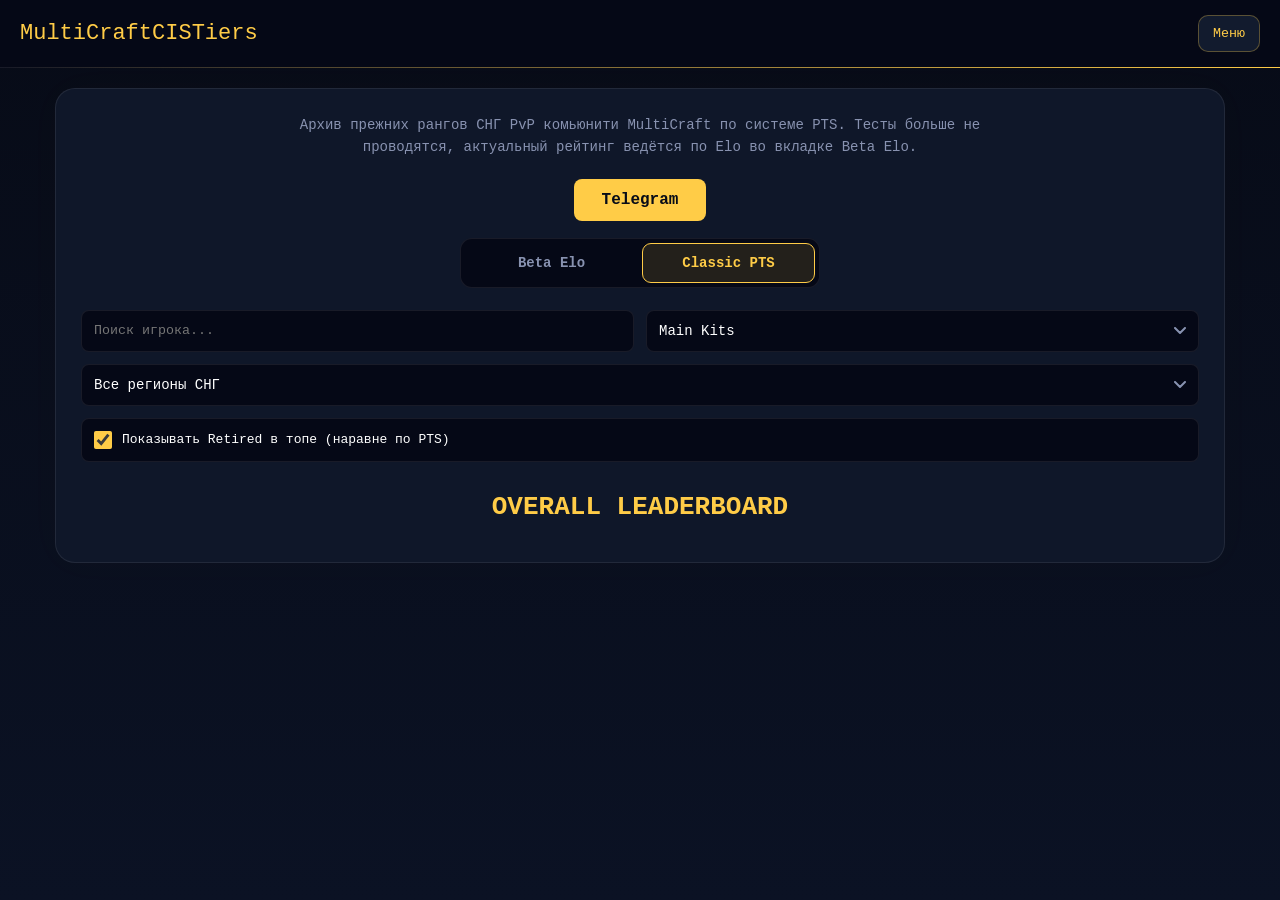
==== classic.html @ 00cc3789 "Add files via upload" ====
<!DOCTYPE html>
<html lang="ru">
<head>
    <meta charset="UTF-8">
    <meta name="viewport" content="width=device-width, initial-scale=1.0, maximum-scale=1.0, user-scalable=no">
    <meta name="yandex-verification" content="9fd64b1c1badb957" />
    <title>Classic PTS — MultiCraftCISTiers</title>
    <meta name="description" content="Архив прежних рангов игроков MultiCraft PVP по системе PTS.">
    <meta name="keywords" content="MultiCraft PVP, лидерборд, тиры, мобильные игроки, MultiCraft, рейтинг, Hardcore, Manhunt">
    <meta name="author" content="MultiCraftCISTiers">
    <meta name="theme-color" content="#070b17">
    <meta property="og:title" content="MultiCraftCISTiers — PVP Leaderboard">
    <meta property="og:description" content="Глобальный рейтинг мобильных PVP игроков MultiCraft. Узнай свой рейтинг и соревнуйся с лучшими.">
    <meta property="og:image" content="https://zor1kww.github.io/MultiCraftCISTiers/assets/og-image.png">
    <meta property="og:url" content="https://zor1kww.github.io/MultiCraftCISTiers/classic.html">
    <meta property="og:type" content="website">
    <meta name="twitter:card" content="summary_large_image">
    <meta name="twitter:title" content="MultiCraftCISTiers — PVP Leaderboard">
    <meta name="twitter:description" content="Глобальный рейтинг мобильных PVP игроков MultiCraft.">
    <meta name="twitter:image" content="https://zor1kww.github.io/MultiCraftCISTiers/assets/og-image.png">
    <link rel="canonical" href="https://zor1kww.github.io/MultiCraftCISTiers/classic.html">
    <link rel="stylesheet" href="css/style.css?v=2.2.0">
    <script type="application/ld+json">
    {
        "@context": "https://schema.org",
        "@type": "WebApplication",
        "name": "MultiCraftCISTiers",
        "description": "Официальный лидерборд мобильных игроков MultiCraft PVP",
        "url": "https://zor1kww.github.io/MultiCraftCISTiers/",
        "applicationCategory": "GamesApp",
        "offers": {
            "@type": "Offer",
            "price": "0",
            "priceCurrency": "USD"
        },
        "creator": {
            "@type": "Organization",
            "name": "MultiCraftCISTiers"
        }
    }
    </script>
</head>
<body>

<div class="modal-overlay" id="profileModal" onclick="closeModal()">
    <div class="modal-card" onclick="event.stopPropagation()">
        <div class="modal-header">
            <div class="modal-title-box">
                <h2 id="modalPlayerName">Игрок</h2>
                <p id="modalPlayerMeta">RU PC</p>
                <p id="modalPenaltyTotal" class="modal-penalty-total" style="display:none;"></p>
                <div id="modalRoleContainer"></div>
            </div>
            <button class="close-modal-btn" onclick="closeModal()">✕</button>
        </div>
        <div class="modal-body">
            <div class="modal-grid">
                <div class="modal-block">
                    <h4>Main Tiers</h4>
                    <div id="modalMainRows"></div>
                    <div class="modal-block-footer" id="modalMainTotal">Всего за Main: 0 PTS</div>
                </div>
                <div class="modal-block">
                    <h4>Sub Tiers</h4>
                    <div id="modalSubRows"></div>
                    <div class="modal-block-footer" id="modalSubTotal">Всего за Sub: 0 PTS</div>
                </div>
            </div>

            <div class="modal-block modal-duels-block">
                <h4>Дуэли</h4>
                <div id="modalDuelsRows" class="duels-list"></div>
            </div>
        </div>
    </div>
</div>

<div class="sidebar" id="sidebar">
    <h3>Навигация</h3>
    <a href="#" onclick="switchTab('mainPage')">Главная</a>
    <a href="#" onclick="switchTab('duelsTab')">Дуэли</a>
    <a href="index.html?tab=testingTab">Как играть</a>
    <a href="index.html?tab=otherInfoTab">Другая информация</a>
    <a href="https://t.me/MultiCraftCISTiers" target="_blank">Telegram</a>
    
    <div class="theme-toggle-container">
        <button class="theme-toggle-btn" id="themeToggleBtn" onclick="toggleTheme()">Светлая тема</button>
        <button class="theme-toggle-btn" id="inviteBtn" onclick="copyInviteCode()" style="margin-top: 10px;">UA75LL01</button>
    </div>
</div>

<header class="header">
    <div class="logo">MultiCraftCISTiers</div>
    <div class="header-right">
        <button class="menu-btn" id="menuBtn">Меню</button>
    </div>
</header>

<div class="main-page" id="mainPage" style="display: block;">
    <div class="hero">
        <p>Архив прежних рангов СНГ PvP комьюнити MultiCraft по системе PTS. Тесты больше не проводятся, актуальный рейтинг ведётся по Elo во вкладке Beta Elo.</p>

        <div class="tg-wrapper">
            <a class="telegram-btn" href="https://t.me/MultiCraftCISTiers" target="_blank">Telegram</a>
        </div>

        <nav class="mode-switch" aria-label="Режим рейтинга">
            <a class="mode-switch-btn" href="index.html">Beta Elo</a>
            <a class="mode-switch-btn active" href="classic.html" aria-current="page">Classic PTS</a>
        </nav>

        <div class="filters">
            <input type="text" id="searchInput" placeholder="Поиск игрока...">
            
            <div class="custom-select" id="kitFilterCustom">
                <button type="button" class="custom-select-trigger" id="kitFilterTrigger">
                    <span id="kitFilterLabel">Main Kits</span>
                    <svg class="custom-select-arrow" width="12" height="8" viewBox="0 0 12 8" fill="none"><path d="M1 1L6 6L11 1" stroke="currentColor" stroke-width="2" stroke-linecap="round" stroke-linejoin="round"/></svg>
                </button>
                <div class="custom-select-panel" id="kitFilterPanel">
                    <div class="custom-select-option custom-select-option-group selected" data-value="all" style="font-weight:700;">Main Kits</div>
                    <div class="custom-select-option" data-value="Hardcore">Hardcore</div>
                    <div class="custom-select-option" data-value="Manhunt">Manhunt</div>
                    <div class="custom-select-option" data-value="Diamond Pot">Diamond Pot</div>
                    <div class="custom-select-option" data-value="Beast">Beast</div>
                    <div class="custom-select-option" data-value="Emerald">Emerald</div>
                    <div class="custom-select-option" data-value="Emerald Pot">Emerald Pot</div>
                    <div class="custom-select-option" data-value="RVM">RVM</div>
                    <div class="custom-select-option" data-value="Dragonhide">Dragonhide</div>
                    <div class="custom-select-option" data-value="Pickaxe">Pickaxe</div>
                    <div class="custom-select-option" data-value="SMP">SMP</div>
                    <div class="custom-select-option" data-value="Vanilla">Vanilla</div>
                    <div class="custom-select-option custom-select-option-group" data-value="sub-all" style="font-weight:700;">Sub Kits</div>
                    <div class="custom-select-option" data-value="Combo">Combo</div>
                    <div class="custom-select-option" data-value="Gapple">Gapple</div>
                    <div class="custom-select-option" data-value="Mace">Mace</div>
                    <div class="custom-select-option" data-value="Crystal">Crystal</div>
                </div>
            </div>
        </div>
        
        <div class="filters-row-2">
            <div class="custom-select" id="regionFilterCustom">
                <button type="button" class="custom-select-trigger" id="regionFilterTrigger">
                    <span id="regionFilterLabel">Все регионы СНГ</span>
                    <svg class="custom-select-arrow" width="12" height="8" viewBox="0 0 12 8" fill="none"><path d="M1 1L6 6L11 1" stroke="currentColor" stroke-width="2" stroke-linecap="round" stroke-linejoin="round"/></svg>
                </button>
                <div class="custom-select-panel" id="regionFilterPanel">
                    <div class="custom-select-option selected" data-value="all">Все регионы СНГ</div>
                    <div class="custom-select-option" data-value="RU">RU</div>
                    <div class="custom-select-option" data-value="UA">UA</div>
                    <div class="custom-select-option" data-value="BY">BY</div>
                    <div class="custom-select-option" data-value="KZ">KZ</div>
                    <div class="custom-select-option" data-value="UZ">UZ</div>
                    <div class="custom-select-option" data-value="KG">KG</div>
                    <div class="custom-select-option" data-value="AM">AM</div>
                    <div class="custom-select-option" data-value="AZ">AZ</div>
                    <div class="custom-select-option" data-value="MD">MD</div>
                    <div class="custom-select-option" data-value="TJ">TJ</div>
                </div>
            </div>
        </div>

        <div class="filters-row-3">
            <label class="checkbox-label">
                <input type="checkbox" id="retiredToggle" checked>
                Показывать Retired в топе (наравне по PTS)
            </label>
        </div>

        <h2 class="section-title" id="tableSubtitle">OVERALL LEADERBOARD</h2>
        <div class="players-list" id="playersList"></div>
    </div>
</div>

<!-- ============================================================
     ВКЛАДКА "ДУЭЛИ" — глобальный лог всех дуэлей по всем игрокам
     ============================================================ -->
<div class="tab-content" id="duelsTab" style="display: none;">
    <h2 class="section-title">Дуэли</h2>
    <p class="hub-intro" id="duelsHubIntro">Все зафиксированные поединки на платформе.</p>

    <div class="filters">
        <input type="text" id="duelsSearchInput" placeholder="Поиск по игроку или оппоненту...">

        <div class="custom-select" id="duelsKitFilterCustom">
            <button type="button" class="custom-select-trigger" id="duelsKitFilterTrigger">
                <span id="duelsKitFilterLabel">Все киты</span>
                <svg class="custom-select-arrow" width="12" height="8" viewBox="0 0 12 8" fill="none"><path d="M1 1L6 6L11 1" stroke="currentColor" stroke-width="2" stroke-linecap="round" stroke-linejoin="round"/></svg>
            </button>
            <div class="custom-select-panel" id="duelsKitFilterPanel">
                <div class="custom-select-option selected" data-value="all">Все киты</div>
                <div class="custom-select-option custom-select-option-group" data-value="main-all" style="font-weight:700;">Main Kits</div>
                <div class="custom-select-option" data-value="Hardcore">Hardcore</div>
                <div class="custom-select-option" data-value="Manhunt">Manhunt</div>
                <div class="custom-select-option" data-value="Diamond Pot">Diamond Pot</div>
                <div class="custom-select-option" data-value="Beast">Beast</div>
                <div class="custom-select-option" data-value="Emerald">Emerald</div>
                <div class="custom-select-option" data-value="Emerald Pot">Emerald Pot</div>
                <div class="custom-select-option" data-value="RVM">RVM</div>
                <div class="custom-select-option" data-value="Dragonhide">Dragonhide</div>
                <div class="custom-select-option" data-value="Pickaxe">Pickaxe</div>
                <div class="custom-select-option" data-value="SMP">SMP</div>
                <div class="custom-select-option" data-value="Vanilla">Vanilla</div>
                <div class="custom-select-option custom-select-option-group" data-value="sub-all" style="font-weight:700;">Sub Kits</div>
                <div class="custom-select-option" data-value="Combo">Combo</div>
                <div class="custom-select-option" data-value="Gapple">Gapple</div>
                <div class="custom-select-option" data-value="Mace">Mace</div>
                <div class="custom-select-option" data-value="Crystal">Crystal</div>
            </div>
        </div>
    </div>

    <div class="filters-row-3" style="display:flex; flex-direction:column; align-items:flex-start; gap:12px;">
        <label class="checkbox-label">
            <input type="checkbox" id="duelsQualToggle">
            Квалификации
        </label>
        <label class="checkbox-label">
            <input type="checkbox" id="duelsHighToggle">
            Высокие Результаты
        </label>
    </div>

    <div class="duels-list duels-list-global" id="globalDuelsList"></div>
</div>


<script src="js/classic-config.js?v=2.2.0"></script>
<script>
function loadPlayersScript(url, callback) {
    const script = document.createElement('script');
    const cacheBuster = '?v=' + new Date().getTime();
    script.src = url + cacheBuster;
    script.onload = () => callback(true);
    script.onerror = () => callback(false);
    document.head.appendChild(script);
}
window.addEventListener('DOMContentLoaded', () => {
    loadPlayersScript('players/players.js', (success) => {
        if (success && typeof players !== 'undefined') {
            if (typeof window.onPlayersLoaded === 'function') window.onPlayersLoaded();
        } else {
            loadPlayersScript('players.js', (successRoot) => {
                if (successRoot && typeof players !== 'undefined') {
                    if (typeof window.onPlayersLoaded === 'function') window.onPlayersLoaded();
                }
            });
        }
    });
});
</script>
<script src="js/classic.js?v=2.2.0"></script>
</body>
</html>
---- css/style.css ----
@font-face {
    font-family: 'MultiCraftFont';
    src: url('../assets/MultiCraftFont.ttf') format('truetype'),
         url('../assets/fonts/MultiCraftFont.ttf') format('truetype');
    font-weight: normal;
    font-style: normal;
}

*, body, div, span, p, a, button, input, select, option, table, tr, td, th, h1, h2, h3, h4 {
    margin: 0;
    padding: 0;
    box-sizing: border-box;
    font-family: 'MultiCraftFont', 'Courier New', monospace !important;
    -webkit-font-smoothing: none;
    -moz-osx-font-smoothing: none;
    transition: background-color 0.3s ease, color 0.3s ease, border-color 0.3s ease;
}

:root {
    --bg-start: #070b17;
    --bg-end: #0b1224;
    --bg-solid: #050816;
    --card-bg: #0f1729;
    --card-hover: #131d33;
    --text-main: #fff;
    --text-muted: #8892b0;
    --border-color: rgba(255,255,255,.08);
    --sidebar-bg: #0a1020;
    --sidebar-item: #121b2e;
    --modal-bg: #0b1120;
    --modal-block: rgba(18, 28, 49, 0.5);
    --accent: #ffcc47;
}

[data-theme="light"] {
    --bg-start: #f4f6fa;
    --bg-end: #e2e8f0;
    --bg-solid: #f8fafc;
    --card-bg: #ffffff;
    --card-hover: #f1f5f9;
    --text-main: #0f172a;
    --text-muted: #64748b;
    --border-color: rgba(0,0,0,.08);
    --sidebar-bg: #ffffff;
    --sidebar-item: #f1f5f9;
    --modal-bg: #ffffff;
    --modal-block: #f8fafc;
}

body, html {
    background: var(--bg-solid);
    color: var(--text-main);
    min-height: 100vh;
    overflow-x: hidden;
    background-image: linear-gradient(180deg, var(--bg-start), var(--bg-end));
    background-repeat: no-repeat;
    background-size: cover;
    background-position: center top;
    background-attachment: fixed;
}

.header {
    display: flex;
    align-items: center;
    justify-content: space-between;
    padding: 15px 20px;
    border-bottom: 1px solid var(--border-color);
    background: var(--bg-solid);
    position: sticky;
    top: 0;
    z-index: 1000;
    width: 100%;
}

/* Декоративная неоновая линия под шапкой с аппаратным ускорением */
.header::after {
    content: '';
    position: absolute;
    bottom: -1px;
    left: 0;
    width: 100%;
    height: 1px;
    background: linear-gradient(90deg, transparent, var(--accent), transparent);
    background-size: 200% 100%;
    animation: neonLine 4s linear infinite;
    will-change: transform;
}

@keyframes neonLine {
    0% { background-position: 200% 0; }
    100% { background-position: -200% 0; }
}

.logo {
    font-size: 22px;
    color: var(--accent);
    white-space: nowrap;
    flex-shrink: 0;
}

.header-right {
    display: flex;
    align-items: center;
}

.menu-btn {
    background: var(--sidebar-item);
    border: 1px solid rgba(255,204,71,.3);
    color: var(--accent);
    padding: 10px 14px;
    border-radius: 10px;
    cursor: pointer;
}

.menu-btn:hover {
    box-shadow: 0 0 15px rgba(255,204,71,.4);
}

.sidebar {
    position: fixed;
    top: 0;
    left: -320px;
    width: 300px;
    height: 100%;
    background: var(--sidebar-bg);
    border-right: 1px solid var(--border-color);
    padding: 20px;
    z-index: 2000;
    overflow-y: auto;
    transition: transform .3s ease;
}

.sidebar.active {
    transform: translateX(320px);
}

.sidebar h3 {
    color: var(--accent);
    margin: 20px 0 10px;
    font-size: 18px;
}

.sidebar a {
    display: block;
    text-decoration: none;
    color: var(--text-main);
    padding: 12px;
    margin-bottom: 8px;
    border-radius: 10px;
    background: var(--sidebar-item);
}

.sidebar a:hover {
    box-shadow: 0 0 15px rgba(255,204,71,.4);
    color: var(--accent);
}

.theme-toggle-container {
    margin-top: 20px;
    padding-top: 15px;
    border-top: 1px solid var(--border-color);
}

.theme-toggle-btn {
    width: 100%;
    background: var(--sidebar-item);
    border: 1px solid var(--border-color);
    color: var(--text-main);
    font-size: 14px;
    cursor: pointer;
    padding: 12px;
    border-radius: 10px;
    display: flex;
    align-items: center;
    justify-content: center;
    gap: 10px;
}

.main-page, .tab-content {
    max-width: 1200px;
    margin: auto;
    padding: 20px 15px;
}

.hero {
    background: var(--card-bg);
    border: 1px solid var(--border-color);
    border-radius: 20px;
    padding: 25px;
    box-shadow: 0 0 40px rgba(255,187,0,.02);
}

.hero h1 {
    font-size: 36px;
    color: var(--accent);
    text-align: center;
    margin-bottom: 10px;
}

.hero p {
    line-height: 1.6;
    color: var(--text-muted);
    font-size: 14px;
    text-align: center;
    max-width: 700px;
    margin: 0 auto 20px;
}

.tg-wrapper {
    text-align: center;
    margin-bottom: 25px;
}

.telegram-btn {
    display: inline-block;
    background: var(--accent);
    color: #070b17 !important;
    padding: 12px 28px;
    border-radius: 8px;
    font-weight: bold;
    text-decoration: none;
    transition: all 0.2s ease;
}

.telegram-btn:hover {
    background: #ffe082;
    box-shadow: 0 0 15px rgba(255, 204, 71, 0.4);
    transform: translateY(-1px);
}

.back-btn {
    background: #16223f;
    border: 1px solid var(--accent);
    color: var(--accent);
    padding: 8px 16px;
    border-radius: 6px;
    cursor: pointer;
    font-size: 14px;
    margin-bottom: 20px;
}

.back-btn:hover {
    background: var(--accent);
    color: #16223f;
}

.filters {
    display: grid;
    grid-template-columns: 1fr 1fr;
    gap: 12px;
    margin-top: 20px;
}

.filters-row-2 {
    display: grid;
    grid-template-columns: 1fr;
    gap: 12px;
    margin-top: 12px;
}

.filters-row-3 {
    margin-top: 12px;
    background: var(--bg-solid);
    border: 1px solid var(--border-color);
    padding: 12px;
    border-radius: 8px;
    display: flex;
    align-items: center;
}

.checkbox-label {
    display: flex;
    align-items: center;
    gap: 10px;
    font-size: 13px;
    color: var(--text-main);
    cursor: pointer;
    user-select: none;
}

.checkbox-label input {
    width: 18px;
    height: 18px;
    cursor: pointer;
    accent-color: var(--accent);
}

.filters input, .filters select, .filters-row-2 select {
    background: var(--bg-solid);
    border: 1px solid var(--border-color);
    color: var(--text-main);
    padding: 12px;
    border-radius: 8px;
    outline: none;
    width: 100%;
}

/* ==========================================================================
   КАСТОМНЫЙ ВЫПАДАЮЩИЙ СПИСОК ДЛЯ ФИЛЬТРА КИТОВ (Main/Sub Overall)
   ========================================================================== */
.custom-select {
    position: relative;
    width: 100%;
}

.custom-select-trigger {
    display: flex;
    align-items: center;
    justify-content: space-between;
    gap: 10px;
    background: var(--bg-solid);
    border: 1px solid var(--border-color);
    color: var(--text-main);
    padding: 12px;
    border-radius: 8px;
    outline: none;
    width: 100%;
    font-size: 14px;
    font-family: inherit;
    cursor: pointer;
    text-align: left;
}

.custom-select-trigger:hover {
    border-color: var(--accent);
}

.custom-select-arrow {
    flex-shrink: 0;
    color: var(--text-secondary, #8892b0);
    transition: transform 0.2s ease;
}

.custom-select.open .custom-select-arrow {
    transform: rotate(180deg);
}

.custom-select-panel {
    display: none;
    position: absolute;
    top: calc(100% + 6px);
    left: 0;
    right: 0;
    max-height: 320px;
    overflow-y: auto;
    background: var(--bg-solid);
    border: 1px solid var(--border-color);
    border-radius: 8px;
    box-shadow: 0 12px 24px rgba(0, 0, 0, 0.35);
    z-index: 50;
    padding: 6px;
}

.custom-select.open .custom-select-panel {
    display: block;
}

.custom-select-option {
    padding: 10px 12px;
    border-radius: 6px;
    font-size: 14px;
    color: var(--text-main);
    cursor: pointer;
    user-select: none;
}

.custom-select-option:hover {
    background: var(--card-hover);
}

.custom-select-option.selected {
    background: var(--accent);
    color: #0a0e1a;
    font-weight: 600;
}

.custom-select-group-label {
    padding: 10px 12px 4px;
    font-weight: 700;
    color: var(--accent);
    text-transform: uppercase;
    font-size: 12px;
    letter-spacing: 0.05em;
    margin-top: 4px;
    border-top: 1px solid var(--border-color);
    cursor: default;
    user-select: none;
    pointer-events: none;
}

.custom-select-group-label:first-child {
    margin-top: 0;
    padding-top: 10px;
    border-top: none;
}

.custom-select-group-label.selected {
    color: #0a0e1a;
}

.section-title {
    font-size: 26px;
    margin: 30px 0 15px;
    color: var(--accent);
    text-align: center;
}

.players-list {
    display: flex;
    flex-direction: column;
    gap: 10px;
}

.player-container {
    background: var(--card-bg);
    border: 1px solid var(--border-color);
    border-radius: 14px;
    overflow: hidden;
}

.player-container:hover {
    border-color: var(--accent);
    background: var(--card-hover);
}

/* ==========================================================================
   ТОП 1-5 ЦВЕТА И СВЕЧЕНИЯ РАМОК
   ========================================================================== */
.top-rank-1 {
    border-color: rgba(218, 165, 32, 0.7) !important;
    box-shadow: 0 0 15px rgba(218, 165, 32, 0.15);
}
.top-rank-2 { border-color: rgba(169, 169, 169, 0.7) !important; box-shadow: 0 0 15px rgba(169, 169, 169, 0.15); }
.top-rank-3 { border-color: rgba(160, 82, 45, 0.7) !important; box-shadow: 0 0 15px rgba(160, 82, 45, 0.15); }
.top-rank-4 { border-color: rgba(128, 128, 128, 0.7) !important; box-shadow: 0 0 15px rgba(128, 128, 128, 0.15); }
.top-rank-5 { border-color: rgba(0, 128, 128, 0.7) !important; box-shadow: 0 0 15px rgba(0, 128, 128, 0.15); }

/* ==========================================================================
   ЛОГИКА ДЛЯ RETIRED-СТАТУСА (ИГНОРИРУЕТСЯ, ЕСЛИ ИГРОК В ТОП 1-5)
   ========================================================================== */
.player-container.retired-status:not(.top-rank-1):not(.top-rank-2):not(.top-rank-3):not(.top-rank-4):not(.top-rank-5) {
    opacity: 0.55;
    border-color: rgba(136, 146, 176, 0.2) !important;
    box-shadow: none !important;
}

.player-container.retired-status:not(.top-rank-1):not(.top-rank-2):not(.top-rank-3):not(.top-rank-4):not(.top-rank-5):hover {
    border-color: rgba(136, 146, 176, 0.5) !important;
    background: var(--card-hover);
}

/* ==========================================================================
   СТРУКТУРА КАРТОЧКИ ИГРОКА (.player-card-row)
   ========================================================================== */
.player-card-row {
    padding: 14px 16px;
    display: flex;
    align-items: center;
    gap: 20px;
    cursor: pointer;
    width: 100%;
}

.player-name-block {
    display: flex;
    align-items: center;
    gap: 15px;
    flex-shrink: 0;
    min-width: 180px;
}

.player-rank {
    color: var(--accent);
    font-size: 16px;
    font-weight: bold;
}

.player-name {
    color: var(--text-main);
    font-size: 16px;
}

.player-center-block {
    display: flex;
    flex-direction: column;
    gap: 8px;
    flex-grow: 1;
}

.player-meta-box {
    display: flex;
    align-items: center;
    gap: 6px;
    flex-wrap: wrap; 
}

/* ==========================================================================
   ЕДИНЫЙ СТАНДАРТ ДЛЯ ВСЕХ МЕТА-ТЕГОВ (Регион, Устройство)
   ========================================================================== */
.player-meta-tag {
    display: inline-flex;
    align-items: center;
    justify-content: center;
    height: 22px; /* Фиксированная высота для идеального горизонтального выравнивания */
    padding: 0 8px;
    font-size: 11px;
    font-weight: bold;
    text-transform: uppercase;
    letter-spacing: 0.5px;
    border-radius: 4px;
    background: rgba(255,255,255,0.05);
    color: var(--text-muted);
    border: 1px solid var(--border-color);
    box-sizing: border-box;
    white-space: nowrap;
}

[data-theme="light"] .player-meta-tag {
    background: rgba(0,0,0,0.05);
}

/* Отдельный класс для Retired — исправлено выравнивание и возвращен красный цвет */
.retired-meta-tag {
    display: inline-flex;
    align-items: center;
    justify-content: center;
    height: 22px; /* Вровень с остальными тегами */
    padding: 0 8px;
    font-size: 11px;
    font-weight: bold;
    text-transform: uppercase;
    letter-spacing: 0.5px;
    border-radius: 4px;
    background: rgba(255, 71, 71, 0.1) !important;
    color: #ff4747 !important;
    border: 1px solid rgba(255, 71, 71, 0.25) !important;
    box-sizing: border-box;
    white-space: nowrap;
    margin-top: 0; /* Убран кривой сдвиг */
}

.player-tiers-row {
    display: flex;
    gap: 10px;
    flex-wrap: wrap;
    margin-top: 4px;
}

.tier-item-box {
    display: flex;
    flex-direction: column;
    align-items: center;
    gap: 3px;
    width: 42px;
}

.tier-icon-circle {
    width: 32px;
    height: 32px;
    border-radius: 50%;
    background: rgba(255, 255, 255, 0.03);
    border: 1.5px solid rgba(255, 255, 255, 0.1);
    display: flex;
    align-items: center;
    justify-content: center;
    padding: 4px;
    overflow: hidden;
}

/* Стили для сабтиров ветеранов */
.tier-item-box.retired-kit .tier-icon-circle {
    border-color: rgba(255, 71, 71, 0.4) !important;
    background: rgba(255, 71, 71, 0.02);
}

.tier-item-box.retired-kit .tier-label-under {
    color: #ff4747 !important;
}

.tier-icon-circle img {
    width: 100%;
    height: 100%;
    object-fit: contain;
}

.tier-icon-circle.unranked {
    opacity: 0.15;
}

.tier-label-under {
    font-size: 10px;
    font-weight: bold;
    text-align: center;
}

/* Блок PTS / Тир (Всегда прижат в самый правый край) */
.player-right {
    margin-left: auto;
    flex-shrink: 0;
    display: flex;
    align-items: center;
    justify-content: flex-end;
    font-size: 16px;
    font-weight: bold;
    min-width: 90px;
}

.tier-badge {
    padding: 4px 10px;
    border-radius: 6px;
    font-weight: bold;
    display: inline-block;
    text-align: center;
    min-width: 55px;
}

/* ==========================================================================
   ТОП ПО КОНКРЕТНОМУ КИТУ — карточка со скином игрока (bust-портрет)
   Пока используется один дефолтный скин для всех - индивидуальные скины
   планируются позже отдельной системой загрузки/модерации.
   ========================================================================== */
.player-card-row-bust {
    padding: 0;
    align-items: stretch;
    gap: 16px;
}

.bust-card-skin {
    width: 84px;
    min-height: 84px;
    align-self: stretch;
    object-fit: cover;
    object-position: center top;
    flex-shrink: 0;
    display: block;
    border-radius: 14px 0 0 14px;
    /* Скин рисуется впритык к левому краю и растягивается на всю высоту
       карточки (align-self: stretch), повторяя компоновку с референса -
       портрет как часть рамки, а не элемент с отступами внутри неё.
       border-radius дублирует скругление .player-container на случай,
       если overflow:hidden не сработает в каком-то браузере. */
}

.bust-card-info {
    display: flex;
    flex-direction: column;
    justify-content: center;
    gap: 8px;
    padding: 14px 16px 14px 0;
    min-width: 0; /* чтобы длинные ники корректно переносились/обрезались */
    flex-grow: 1;
}

.bust-card-top {
    display: flex;
    align-items: baseline;
    gap: 10px;
    flex-wrap: wrap;
}

.bust-card-bottom {
    display: flex;
    align-items: center;
    gap: 8px;
    flex-wrap: wrap;
}

.bust-penalty-badge {
    display: inline-flex;
    align-items: center;
    gap: 4px;
    padding: 3px 9px;
    border-radius: 20px;
    background: rgba(255, 107, 53, 0.15);
    border: 1px solid rgba(255, 107, 53, 0.35);
    color: #ff6b35;
    font-size: 12px;
    font-weight: 700;
    white-space: nowrap;
}

@media (max-width: 480px) {
    .bust-card-skin {
        width: 68px;
        min-height: 68px;
    }
    .bust-card-info {
        padding: 10px 12px 10px 0;
        gap: 6px;
    }
}

/* ==========================================================================
   МОДАЛЬНЫЕ ОКНА И ДИАЛОГИ
   ========================================================================== */
.modal-overlay {
    position: fixed;
    top: 0;
    left: 0;
    width: 100%;
    height: 100%;
    background: rgba(3, 5, 12, 0.85);
    display: none;
    justify-content: center;
    align-items: center;
    z-index: 3000;
    padding: 15px;
}

.modal-overlay.active {
    display: flex;
}

.modal-card {
    background: var(--modal-bg);
    border: 1px solid rgba(255, 204, 71, 0.3);
    box-shadow: 0 0 35px rgba(255, 204, 71, 0.15);
    border-radius: 20px;
    width: 100%;
    max-width: 700px;
    max-height: 85vh;
    overflow-y: auto;
}

.modal-header {
    display: flex;
    justify-content: space-between;
    align-items: center;
    padding: 20px;
    border-bottom: 1px solid var(--border-color);
}

.modal-title-box h2 {
    color: var(--accent);
    font-size: 24px;
}

.modal-title-box p {
    color: var(--text-muted);
    font-size: 14px;
    margin-top: 6px;
    letter-spacing: 0.5px;
    font-weight: bold;
}

.custom-role-badge {
    display: inline-block;
    font-size: 11px;
    color: var(--accent);
    background: rgba(255, 204, 71, 0.12);
    border: 1px solid rgba(255, 204, 71, 0.25);
    padding: 3px 8px;
    border-radius: 6px;
    margin-top: 6px;
    font-weight: bold;
}

.close-modal-btn {
    background: var(--sidebar-item);
    border: 1px solid var(--border-color);
    color: var(--text-main);
    font-size: 16px;
    padding: 8px 14px;
    border-radius: 8px;
    cursor: pointer;
}

.close-modal-btn:hover {
    background: #cc3333;
    color: #fff;
}

.modal-body {
    padding: 20px;
}

.modal-grid {
    display: grid;
    grid-template-columns: 1fr 1fr;
    gap: 15px;
}

.modal-block {
    background: var(--modal-block);
    border: 1px solid var(--border-color);
    padding: 15px;
    border-radius: 12px;
}

.modal-block h4 {
    color: var(--accent);
    font-size: 14px;
    margin-bottom: 10px;
    text-transform: uppercase;
    border-bottom: 1px solid rgba(255,204,71,0.2);
    padding-bottom: 4px;
}

.modal-row {
    display: flex;
    justify-content: space-between;
    align-items: center;
    font-size: 13px;
    padding: 8px 0;
    border-bottom: 1px dashed var(--border-color);
}

.modal-row:last-child {
    border-bottom: none;
}

.modal-kit-left {
    display: flex;
    align-items: center;
    gap: 8px;
}

.modal-kit-icon {
    width: 22px;
    height: 22px;
    object-fit: contain;
}

.m-kit { color: var(--text-main); }

.m-right-side {
    display: flex;
    align-items: center;
    gap: 6px;
}

.m-elo-box {
    display: inline-block;
    width: 65px; 
    text-align: right;
    color: var(--text-muted);
    font-size: 11px;
}

/* Индикатор штрафных очков по конкретному киту в профиле игрока
   (см. penalty_logic.py на боте - только для HT3+ тестов) */
.m-penalty-box {
    display: inline-block;
    margin-left: 6px;
    padding: 1px 6px;
    border-radius: 4px;
    background: rgba(255, 107, 53, 0.15);
    color: #ff6b35;
    font-size: 10px;
    font-weight: 600;
    white-space: nowrap;
}

/* Суммарные штрафные очки игрока в шапке профиля */
.modal-penalty-total {
    color: #ff6b35;
    font-size: 12px;
    font-weight: 600;
    margin: 2px 0 0 0;
}

.modal-block-footer {
    margin-top: 10px;
    text-align: right;
    font-size: 12px;
    color: var(--accent);
    font-weight: bold;
}

/* Блок "Дуэли" в профиле игрока — на всю ширину, под Main/Sub Tiers */
.modal-duels-block {
    margin-top: 15px;
    max-height: 340px;
    overflow-y: auto;
}

.duels-list {
    display: flex;
    flex-direction: column;
    gap: 8px;
}

.duels-empty {
    font-size: 13px;
    color: var(--text-muted);
    text-align: center;
    padding: 12px 0;
}

.duel-row {
    border: 1px solid var(--border-color);
    border-left: 3px solid var(--border-color);
    border-radius: 8px;
    padding: 8px 12px;
    background: var(--card-bg);
}

.duel-row.duel-win {
    border-left-color: #4ade80;
}

.duel-row.duel-loss {
    border-left-color: #ff4747;
}

.duel-row-top {
    display: flex;
    align-items: center;
    justify-content: space-between;
    margin-bottom: 4px;
}

.duel-kit {
    display: flex;
    align-items: center;
    gap: 6px;
    font-size: 11px;
    color: var(--text-muted);
    text-transform: uppercase;
    letter-spacing: 0.5px;
}

.duel-kit-icon {
    width: 16px;
    height: 16px;
    object-fit: contain;
}

.duel-date {
    font-size: 11px;
    color: var(--text-muted);
}

.duel-row-main {
    display: flex;
    align-items: center;
    flex-wrap: wrap;
    gap: 6px;
    font-size: 13px;
}

.duel-opponent-label {
    color: var(--text-muted);
    font-size: 12px;
}

.duel-opponent-name {
    color: var(--text-main);
    font-weight: 700;
    cursor: pointer;
}

.duel-opponent-name:hover {
    color: var(--accent);
}

.duel-score {
    color: var(--text-main);
    font-weight: 700;
    font-family: monospace;
}

.duel-result-badge {
    margin-left: auto;
    font-size: 11px;
    font-weight: 700;
    padding: 2px 8px;
    border-radius: 20px;
}

.duel-win .duel-result-badge {
    color: #4ade80;
    background: rgba(74, 222, 128, 0.12);
}

.duel-loss .duel-result-badge {
    color: #ff4747;
    background: rgba(255, 71, 71, 0.12);
}

.duel-comment {
    margin-top: 4px;
    font-size: 12px;
    color: var(--text-muted);
    font-style: italic;
}

/* Блок изменения ранга внутри строки дуэли (предыдущий → полученный) */
.duel-tier-change {
    display: flex;
    align-items: center;
    gap: 6px;
    margin-top: 6px;
    font-size: 12px;
    font-weight: 700;
    font-family: monospace;
}

.duel-tier-arrow {
    color: var(--text-muted);
    font-weight: normal;
}

/* Вкладка "Дуэли" — тот же список, но без ограничения по высоте */
.duels-list-global {
    margin-top: 15px;
    max-width: 720px;
}

/* ==========================================================================
   ИНФО-ЦЕНТР И ТАБЛИЦЫ FAQ
   ========================================================================== */
.info-box {
    background: var(--card-bg);
    border: 1px solid var(--border-color);
    border-radius: 18px;
    padding: 25px;
    line-height: 1.8;
    margin-bottom: 20px;
}

.faq-table {
    width: 100%;
    border-collapse: collapse;
    margin-top: 15px;
    background: var(--bg-solid);
    border-radius: 10px;
    overflow: hidden;
}

.faq-table th, .faq-table td {
    padding: 12px 15px;
    text-align: left;
    border-bottom: 1px solid var(--border-color);
}

.faq-table th {
    background: #121d35;
    color: var(--accent);
    font-size: 14px;
}

.faq-table td {
    font-size: 13px;
    color: var(--text-main);
}

.faq-block-item {
    background: var(--bg-solid);
    border: 1px solid var(--border-color);
    border-radius: 10px;
    padding: 15px;
    margin-top: 15px;
}

.faq-block-item h3 {
    color: var(--accent);
    font-size: 16px;
    margin-bottom: 8px;
}

.faq-block-item p {
    font-size: 13px;
    color: var(--text-main);
    line-height: 1.6;
}

.testers-grid {
    display: grid;
    grid-template-columns: repeat(auto-fill, minmax(220px, 1fr));
    gap: 15px;
    margin-top: 15px;
}
.tester-card {
    background: var(--bg-solid);
    border: 1px solid rgba(255,204,71,0.2);
    border-radius: 12px;
    padding: 15px;
    text-align: center;
    cursor: pointer;
    transition: border-color 0.2s ease, transform 0.2s ease;
}
.tester-card:hover {
    border-color: rgba(255,204,71,0.6);
    transform: translateY(-2px);
}
.tester-name {
    font-size: 18px;
    color: var(--text-main);
    margin-bottom: 5px;
}
.tester-status {
    font-size: 12px;
    color: var(--accent);
    background: rgba(255,204,71,0.1);
    padding: 2px 8px;
    border-radius: 4px;
    display: inline-block;
}

.hall-name-link {
    color: var(--accent);
    font-weight: bold;
    cursor: pointer;
    transition: text-shadow 0.2s ease;
}
.hall-name-link:hover {
    text-shadow: 0 0 8px rgba(255,204,71,0.6);
    text-decoration: underline;
}

.step-list {
    margin-top: 15px;
    display: flex;
    flex-direction: column;
    gap: 15px;
}
.step-card {
    background: var(--bg-solid);
    border: 1px solid var(--border-color);
    padding: 15px;
    border-radius: 10px;
}
.step-num {
    color: var(--accent);
    font-size: 18px;
    margin-bottom: 5px;
}
.form-template {
    background: rgba(0,0,0,0.2);
    border: 1px dashed rgba(255,204,71,0.3);
    padding: 12px;
    border-radius: 6px;
    margin-top: 10px;
    font-family: monospace;
    font-size: 13px;
    line-height: 1.5;
    color: #a6b2c9;
}

/* ==========================================================================
   ИЗОЛИРОВАННЫЙ РАЗДЕЛ "ВИКИ" (.wiki-grid) — ИСПРАВЛЕНЫ СКРИНШОТЫ И ШРИФТЫ
   ========================================================================== */
.wiki-grid {
    display: grid;
    grid-template-columns: repeat(auto-fill, minmax(280px, 1fr));
    gap: 18px;
    margin-top: 15px;
}

.wiki-card {
    background: var(--card-bg);
    border: 1px solid var(--border-color);
    border-radius: 14px;
    padding: 0;
    display: flex;
    flex-direction: column;
    min-width: 0;
    overflow: hidden;
    transition: border-color 0.2s ease;
}

.wiki-card:hover {
    border-color: rgba(255, 204, 71, 0.35);
}

.wiki-title-wrapper {
    display: flex;
    align-items: center;
    gap: 12px;
    padding: 16px 18px;
    background: rgba(255, 204, 71, 0.05);
    border-bottom: 1px solid var(--border-color);
}

.wiki-title-icon {
    width: 32px;
    height: 32px;
    object-fit: contain;
    filter: drop-shadow(0 0 6px rgba(255, 204, 71, 0.35));
    flex-shrink: 0;
}

/* Заголовок кита — крупнее, с разрядкой под капс-стиль оружейной таблички */
.wiki-card h3 {
    color: var(--text-main);
    font-size: 16px;
    font-weight: 700;
    margin-bottom: 0;
    letter-spacing: 1.2px;
    text-transform: uppercase;
}

.wiki-card-body {
    display: flex;
    flex-direction: column;
    gap: 12px;
    padding: 16px 18px;
    min-width: 0;
}

/* Блок статов оружия — оформлен как карточка спецификации, а не обычный текст */
.wiki-stats {
    background: rgba(0, 0, 0, 0.18);
    border-left: 3px solid var(--accent);
    border-radius: 0 8px 8px 0;
    padding: 10px 12px;
    font-size: 12px;
    line-height: 1.9;
    color: var(--text-muted);
    letter-spacing: 0.2px;
    word-wrap: break-word;
    overflow-wrap: break-word;
}

.wiki-stats strong {
    color: var(--accent);
    font-weight: 700;
}

/* Описание/лор кита */
.wiki-card p {
    font-size: 13px;
    font-weight: normal;
    color: var(--text-muted);
    line-height: 1.65;
    margin-bottom: 0;
    letter-spacing: 0.2px;
    word-wrap: break-word;
    overflow-wrap: break-word;
}

.wiki-card p:last-of-type {
    margin-bottom: 0;
}

/* Блок "Тренирует" — ярлык + компактный список навыков построчно */
.wiki-trains {
    display: flex;
    flex-direction: column;
    gap: 8px;
    background: rgba(0, 0, 0, 0.15);
    border-radius: 8px;
    padding: 12px;
    min-width: 0;
}

.wiki-trains-label {
    font-size: 10px;
    font-weight: 700;
    color: var(--text-muted);
    text-transform: uppercase;
    letter-spacing: 1.5px;
}

.skill-tags {
    display: flex;
    flex-wrap: wrap;
    gap: 6px;
    min-width: 0;
}

.skill-tag {
    font-size: 11px;
    color: var(--accent);
    background: rgba(255, 204, 71, 0.08);
    border: 1px solid rgba(255, 204, 71, 0.25);
    border-radius: 20px;
    padding: 3px 10px;
    white-space: normal;
    word-break: break-word;
    max-width: 100%;
    line-height: 1.4;
    transition: background 0.2s ease, border-color 0.2s ease;
}

.skill-tag:hover {
    background: rgba(255, 204, 71, 0.16);
    border-color: rgba(255, 204, 71, 0.5);
}

/* Исправленный контейнер инвентаря — картинка больше не сжимается */
.inv-preview-box {
    margin-top: auto; 
    background: rgba(0, 0, 0, 0.15);
    border: 1px solid var(--border-color);
    border-radius: 10px;
    overflow: hidden;
    width: 100%;
}

/* Картинка идеально растягивается на всю ширину без черных полос по бокам */
.inv-preview-box img {
    width: 100%;
    height: auto;
    display: block;
}

/* ==========================================================================
   ИНФО-ЦЕНТР
   ========================================================================== */
.info-section {
    margin-bottom: 35px;
    background: var(--bg-solid);
    border: 1px solid var(--border-color);
    border-radius: 14px;
    padding: 20px;
}

.info-section:last-child {
    margin-bottom: 0;
}

.info-section-title {
    color: var(--accent);
    font-size: 20px;
    margin-bottom: 15px;
    padding-bottom: 8px;
    border-bottom: 1px solid rgba(255, 204, 71, 0.2);
    display: flex;
    align-items: center;
    gap: 10px;
}

.tier-hierarchy {
    display: flex;
    flex-direction: column;
    gap: 10px;
    margin-top: 15px;
}

.hierarchy-item {
    display: flex;
    align-items: center;
    background: var(--card-bg);
    border: 1px solid var(--border-color);
    padding: 10px 15px;
    border-radius: 8px;
    gap: 15px;
}

.hierarchy-rank {
    font-size: 14px;
    font-weight: bold;
    color: var(--text-muted);
    min-width: 80px;
}

.hierarchy-desc {
    font-size: 13px;
    color: var(--text-main);
    line-height: 1.4;
}

.info-accent-box {
    background: rgba(255, 204, 71, 0.05);
    border-left: 3px solid var(--accent);
    padding: 12px 15px;
    border-radius: 0 8px 8px 0;
    margin: 15px 0;
    font-size: 13px;
    line-height: 1.6;
}

/* Навигация под-вкладок раздела Информация */
.info-nav-buttons {
    display: flex;
    gap: 10px;
    flex-wrap: wrap;
    margin-bottom: 15px;
}

.info-nav-btn {
    background: var(--card-bg);
    border: 1px solid var(--border-color);
    color: var(--text-main);
    padding: 10px 16px;
    border-radius: 8px;
    cursor: pointer;
    font-size: 13px;
}

.info-nav-btn:hover {
    border-color: var(--accent);
}

.info-nav-btn.active {
    background: var(--accent);
    color: #070b17;
    border-color: var(--accent);
    font-weight: bold;
}

.info-sub-tab-content {
    animation: fadeInSubTab 0.2s ease;
}

@keyframes fadeInSubTab {
    from { opacity: 0; transform: translateY(2px); }
    to { opacity: 1; transform: translateY(0); }
}

/* ==========================================================================
   ДОСКА ПОЧЕТА
   ========================================================================== */
.honor-grid {
    display: flex;
    flex-direction: column;
    gap: 14px;
}

.honor-card {
    display: flex;
    flex-direction: column;
    gap: 4px;
    padding: 18px;
    border-radius: 14px;
    border: 1px solid var(--border-color);
    background: var(--card-bg);
    cursor: pointer;
    transition: border-color 0.2s ease, transform 0.15s ease;
}

.honor-card:hover,
.honor-card:active {
    border-color: rgba(255, 204, 71, 0.5);
    transform: translateX(2px);
}

.honor-name {
    font-size: 17px;
    font-weight: 700;
    color: var(--text-main);
}

.honor-role {
    font-size: 12px;
    color: var(--text-muted);
    line-height: 1.5;
}

/* ==========================================================================
   БЛОКИ ПРАВИЛ (карточка "Правила проведения тестов")
   ========================================================================== */
.rules-block {
    margin-bottom: 22px;
    border: 1px solid var(--border-color);
    border-radius: 14px;
    overflow: hidden;
    background: var(--card-bg);
}

.rules-block-title {
    padding: 14px 16px;
    font-size: 15px;
    font-weight: 700;
    color: var(--text-main);
    border-bottom: 1px solid var(--border-color);
    background: rgba(255,204,71,.05);
}

.rule-num-row {
    display: flex;
    align-items: flex-start;
    gap: 14px;
    padding: 14px 16px;
    border-bottom: 1px solid var(--border-color);
}

.rule-num-row:last-child {
    border-bottom: none;
}

.rule-num {
    flex-shrink: 0;
    width: 24px;
    height: 24px;
    border-radius: 50%;
    display: flex;
    align-items: center;
    justify-content: center;
    font-size: 12px;
    font-weight: 700;
    color: var(--accent);
    background: rgba(255,204,71,.1);
    border: 1px solid rgba(255,204,71,.3);
    margin-top: 1px;
}

.rule-num-title {
    font-size: 13px;
    font-weight: 700;
    color: var(--text-main);
    margin-bottom: 3px;
}

.rule-num-text {
    font-size: 12px;
    line-height: 1.55;
    color: var(--text-muted);
}

/* ==========================================================================
   РАЗДЕЛЫ-ХАБЫ "ТЕСТИРОВАНИЕ" И "ДРУГАЯ ИНФОРМАЦИЯ"
   Пронумерованные карточки-обложки с раскрытием контента по клику
   ========================================================================== */
.hub-intro {
    color: var(--text-muted);
    font-size: 14px;
    line-height: 1.6;
    margin: 4px 0 20px;
}

.hub-grid {
    display: flex;
    flex-direction: column;
    gap: 18px;
}

.hub-card {
    position: relative;
    border: 1px solid var(--border-color);
    border-radius: 18px;
    overflow: hidden;
    background: var(--card-bg);
    cursor: pointer;
    min-height: 150px;
    display: flex;
    align-items: flex-end;
}

.hub-card-bg {
    position: absolute;
    inset: 0;
    background-size: cover;
    background-position: center;
    background-color: #0a1020;
}

.hub-card-bg::after {
    content: '';
    position: absolute;
    inset: 0;
    background: linear-gradient(180deg, rgba(5,8,22,.35) 0%, rgba(5,8,22,.75) 65%, rgba(5,8,22,.92) 100%);
}

.hub-card-num {
    position: absolute;
    top: 16px;
    left: 16px;
    width: 34px;
    height: 34px;
    border-radius: 50%;
    background: rgba(0,0,0,.55);
    border: 1px solid var(--border-color);
    color: var(--text-main);
    display: flex;
    align-items: center;
    justify-content: center;
    font-size: 13px;
    z-index: 2;
}

.hub-card-heading {
    position: absolute;
    inset: 0;
    display: flex;
    align-items: center;
    justify-content: center;
    text-align: center;
    padding: 20px;
    z-index: 1;
}

.hub-card-heading span {
    font-size: 26px;
    line-height: 1.15;
    font-weight: 700;
    text-transform: uppercase;
    letter-spacing: 1px;
    color: rgba(255,255,255,.14);
    text-shadow: 0 1px 0 rgba(255,255,255,.06);
}

.hub-card-footer {
    position: relative;
    z-index: 2;
    width: 100%;
    padding: 16px 18px;
    display: flex;
    align-items: center;
    justify-content: space-between;
    gap: 10px;
    opacity: 0;
    transition: opacity 0.15s ease;
}

.hub-card:hover .hub-card-footer,
.hub-card:focus-visible .hub-card-footer,
.hub-card.hub-card-pressed .hub-card-footer {
    opacity: 1;
}

.hub-card-title {
    color: #fff;
    font-size: 15px;
    font-weight: 700;
}

.hub-card-link {
    color: var(--accent);
    font-size: 13px;
    font-weight: 700;
    white-space: nowrap;
}

.hub-card:hover {
    border-color: rgba(255,204,71,.5);
}

.hub-card:active {
    border-color: rgba(255,204,71,.5);
}

.hub-card:hover .hub-card-link,
.hub-card:active .hub-card-link {
    text-shadow: 0 0 8px rgba(255,204,71,.6);
}

/* Кастомизация фона под конкретную карточку через data-атрибут в HTML:
   <div class="hub-card" data-bg="assets/hub/tiertest.jpg"> — если картинки ещё
   нет, фон просто остаётся тёмным (background-color из .hub-card-bg). */

.hub-detail {
    display: none;
    animation: fadeInSubTab 0.2s ease;
}

.hub-detail.active {
    display: block;
}

.hub-detail-back {
    display: inline-flex;
    align-items: center;
    line-height: 1;
    background: var(--sidebar-item);
    border: 1px solid var(--border-color);
    color: var(--text-main);
    padding: 10px 16px;
    border-radius: 6px;
    cursor: pointer;
    font-size: 13px;
    margin-bottom: 18px;
    vertical-align: middle;
}

.hub-detail-back:hover {
    border-color: var(--accent);
    color: var(--accent);
}

/* ==========================================================================
   АДАПТИВНОСТЬ ДЛЯ МОБИЛЬНЫХ ЭКРАНОВ (max-width: 768px)
   ========================================================================== */
@media(max-width: 768px) {
    .hero h1 { font-size: 26px; }
    .filters, .filters-row-2 { grid-template-columns: 1fr; gap: 8px; }
    
    .player-card-row {
        flex-direction: column;
        align-items: stretch;
        gap: 12px;
        padding: 14px;
    }
    
    .player-name-block {
        justify-content: space-between;
        width: 100%;
        min-width: 0;
    }
    
    .player-center-block {
        width: 100%;
    }
    
    .player-right {
        margin-left: 0;
        text-align: right;
        width: 100%;
        border-top: 1px solid var(--border-color);
        padding-top: 10px;
        justify-content: flex-start;
    }
    
    .modal-grid {
        grid-template-columns: 1fr;
    }

    .info-nav-buttons {
        flex-direction: column;
        width: 100%;
    }
    
    .info-nav-btn {
        width: 100%;
        text-align: center;
    }
}

/* ==========================================================================
   УВАЖЕНИЕ К prefers-reduced-motion
   Для пользователей/устройств, которым лишние анимации мешают или
   нагружают слабое железо - отключаем декоративные эффекты, оставляя
   только мгновенные состояния.
   ========================================================================== */
@media (prefers-reduced-motion: reduce) {
    *, *::before, *::after {
        animation-duration: 0.001ms !important;
        animation-iteration-count: 1 !important;
        transition-duration: 0.001ms !important;
        scroll-behavior: auto !important;
    }
}

/* ==========================================================================
   ELO
   ========================================================================== */

/* Elo в карточке топа по конкретному киту */
.bust-elo-badge {
    display: inline-flex;
    align-items: center;
    padding: 2px 8px;
    border-radius: 20px;
    font-size: 11px;
    font-weight: 700;
    color: var(--accent);
    background: rgba(255, 204, 71, 0.12);
    white-space: nowrap;
}

/* Блок "Elo до → после, изменение, ранг" внутри строки дуэли */
.duel-elo-change {
    display: flex;
    align-items: center;
    flex-wrap: wrap;
    gap: 8px;
    margin-top: 6px;
    font-size: 12px;
    font-weight: 700;
    font-family: monospace;
}

.duel-elo-values {
    color: var(--text-main);
}

.duel-elo-delta.elo-up {
    color: #4ade80;
}

.duel-elo-delta.elo-down {
    color: #ff4747;
}

.duel-elo-delta.elo-flat {
    color: var(--text-muted);
}

.duel-elo-tier {
    margin-left: auto;
    display: inline-flex;
    align-items: center;
    gap: 6px;
}

/* Общий список дуэлей: две строки (победитель и проигравший) под заголовком */
.duel-vs {
    color: var(--text-muted);
    font-size: 12px;
}

.duel-elo-lines {
    margin-top: 2px;
}

.duel-elo-line .duel-elo-who {
    display: inline-block;
    margin-top: 6px;
    color: var(--text-main);
    font-size: 12px;
    cursor: pointer;
}

.duel-elo-line .duel-elo-who:hover {
    color: var(--accent);
}

.duel-elo-line .duel-elo-change {
    margin-top: 2px;
}

/* Пояснение к автопоражению */
.duel-note {
    margin-top: 6px;
    font-size: 11px;
    color: var(--text-muted);
    font-style: italic;
}

/* Состояние загрузки данных: ошибка с кнопкой повтора */
.load-error {
    text-align: center;
    padding: 40px 16px;
    color: #ff9b9b;
}

.load-error p {
    margin-bottom: 14px;
}

.load-retry-btn {
    padding: 10px 22px;
    border-radius: 10px;
    border: 1px solid var(--accent);
    background: transparent;
    color: var(--accent);
    font-weight: 700;
    cursor: pointer;
}

.load-retry-btn:hover {
    background: rgba(255, 204, 71, 0.12);
}


/* ==========================================================================
   ПЕРЕКЛЮЧАТЕЛЬ РЕЖИМОВ: Beta Elo / Classic PTS
   ========================================================================== */
.mode-switch {
    display: flex;
    gap: 4px;
    max-width: 360px;
    margin: -8px auto 22px;
    padding: 4px;
    background: var(--bg-solid);
    border: 1px solid var(--border-color);
    border-radius: 12px;
}

.mode-switch-btn {
    flex: 1;
    text-align: center;
    padding: 11px 10px;
    border-radius: 9px;
    font-size: 14px;
    font-weight: bold;
    text-decoration: none;
    color: var(--text-muted);
    border: 1px solid transparent;
    transition: background 0.2s ease, color 0.2s ease, border-color 0.2s ease;
}

.mode-switch-btn:hover {
    color: var(--text-main);
}

.mode-switch-btn.active {
    color: var(--accent);
    background: rgba(255, 204, 71, 0.12);
    border-color: var(--accent);
}

/* Очки PTS рядом с рангом в профиле (Classic PTS) */
.m-pts-box {
    margin-left: 6px;
    font-size: 0.85em;
    color: var(--text-muted);
}


/* ==========================================
   Elo: подраздел PvP Duels / Mini-Games
   ========================================== */
.mode-switch-sub { margin-top: -10px; max-width: 320px; }
.mode-switch-btn { cursor: pointer; font-family: inherit; }
button.mode-switch-btn { background: transparent; border: 1px solid transparent; }

.demo-banner {
    max-width: 360px; margin: 0 auto 14px; padding: 8px 12px; text-align: center;
    font-size: 12px; color: var(--text-muted); border: 1px dashed var(--border-color); border-radius: 10px;
}

.mini-games-grid {
    display: grid; grid-template-columns: repeat(2, 1fr); gap: 10px;
    max-width: 520px; margin: 0 auto 16px;
}
.mini-game-card {
    display: flex; flex-direction: column; align-items: flex-start; gap: 6px;
    padding: 14px 14px; text-align: left; cursor: pointer; font-family: inherit;
    color: var(--text-main); background: var(--bg-solid);
    border: 1px solid var(--border-color); border-radius: 12px;
}
.mini-game-card:hover { border-color: var(--accent); }
.mini-game-card.active { border-color: var(--accent); background: rgba(255, 204, 71, .10); }
.mini-game-name { font-size: 14px; font-weight: bold; }
.mini-game-soon { font-size: 11px; color: var(--text-muted); }
.mini-game-info {
    max-width: 520px; margin: 0 auto; padding: 14px; font-size: 13px; line-height: 1.6;
    color: var(--text-muted); text-align: center;
    border: 1px solid var(--border-color); border-radius: 12px; background: var(--bg-solid);
}

/* ==========================================
   Retired
   ========================================== */
.player-container.retired { opacity: .55; }
.tier-item-box.is-retired { opacity: .5; }
.retired-tag {
    display: inline-block; padding: 2px 7px; font-size: 11px; font-weight: bold; line-height: 1.4;
    color: var(--text-muted); border: 1px solid var(--border-color); border-radius: 6px;
}
.retired-mark { margin-left: 3px; font-size: 9px; vertical-align: super; opacity: .9; }
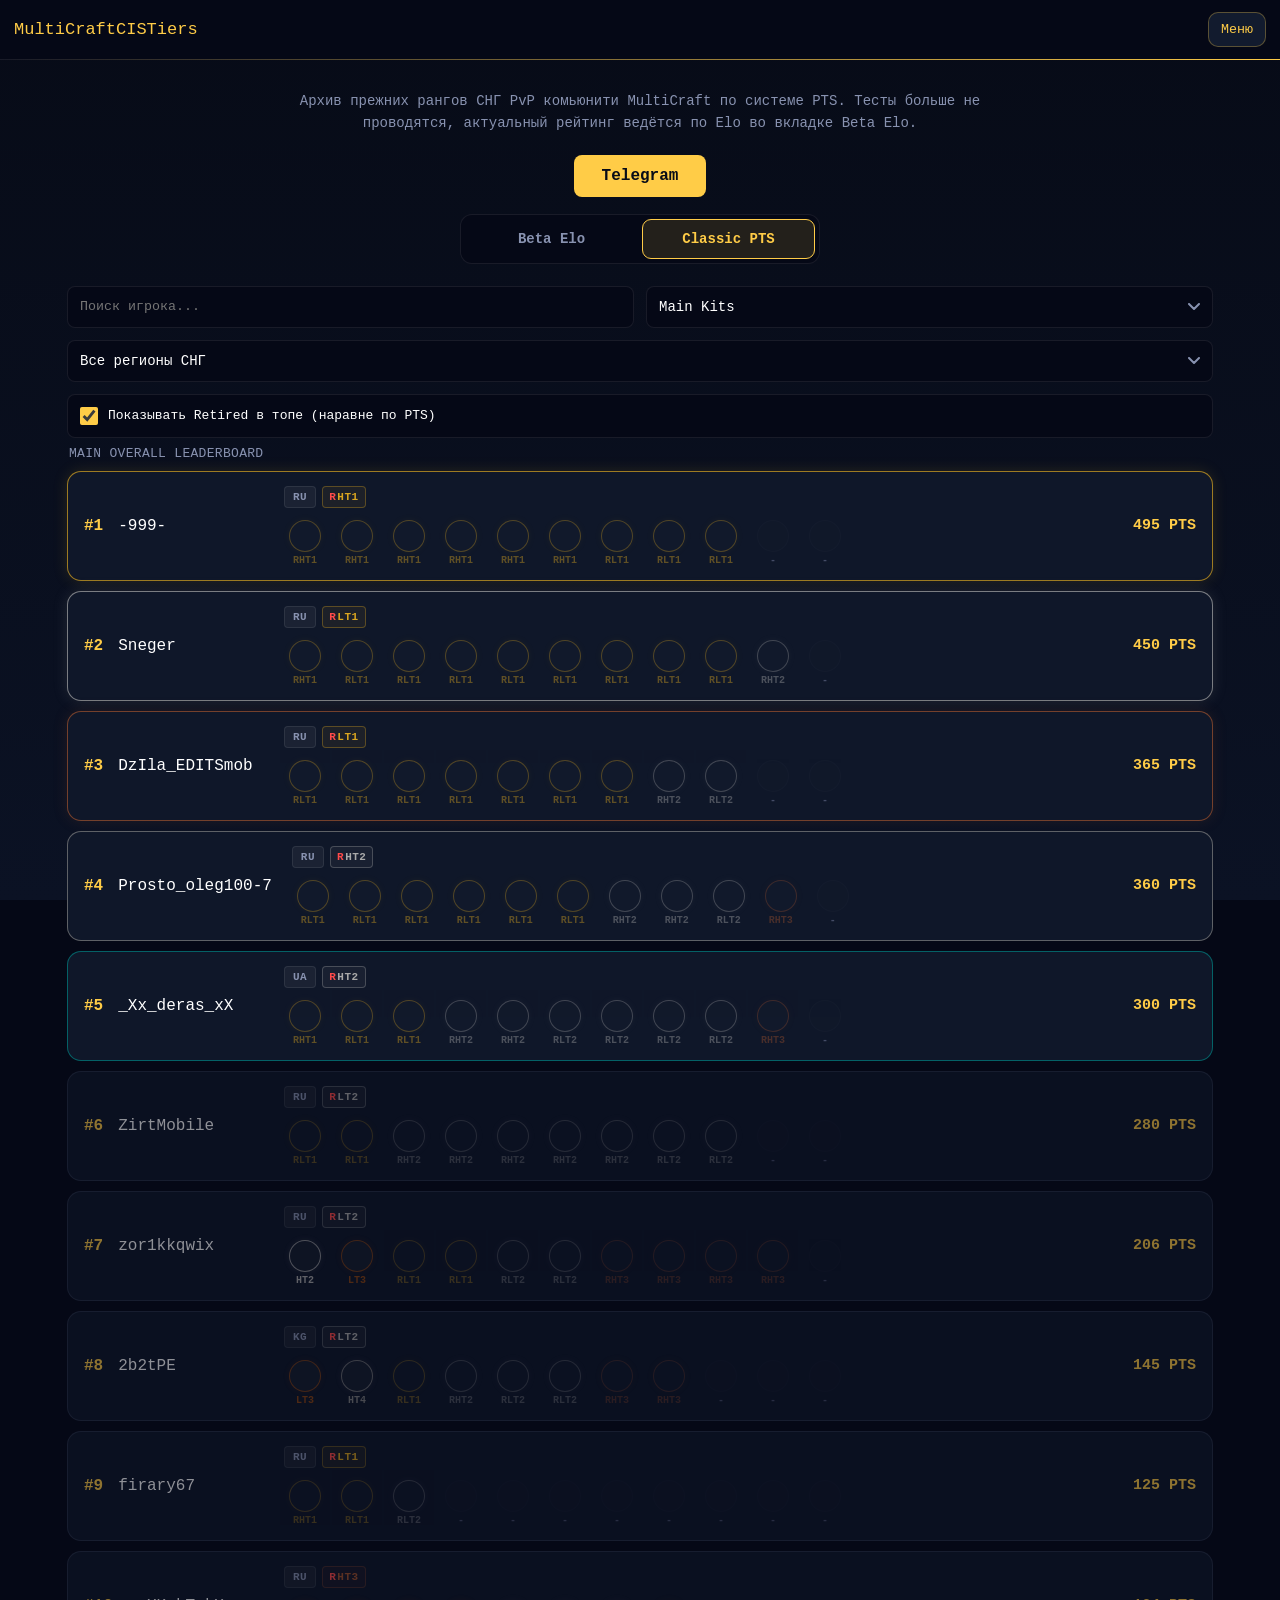
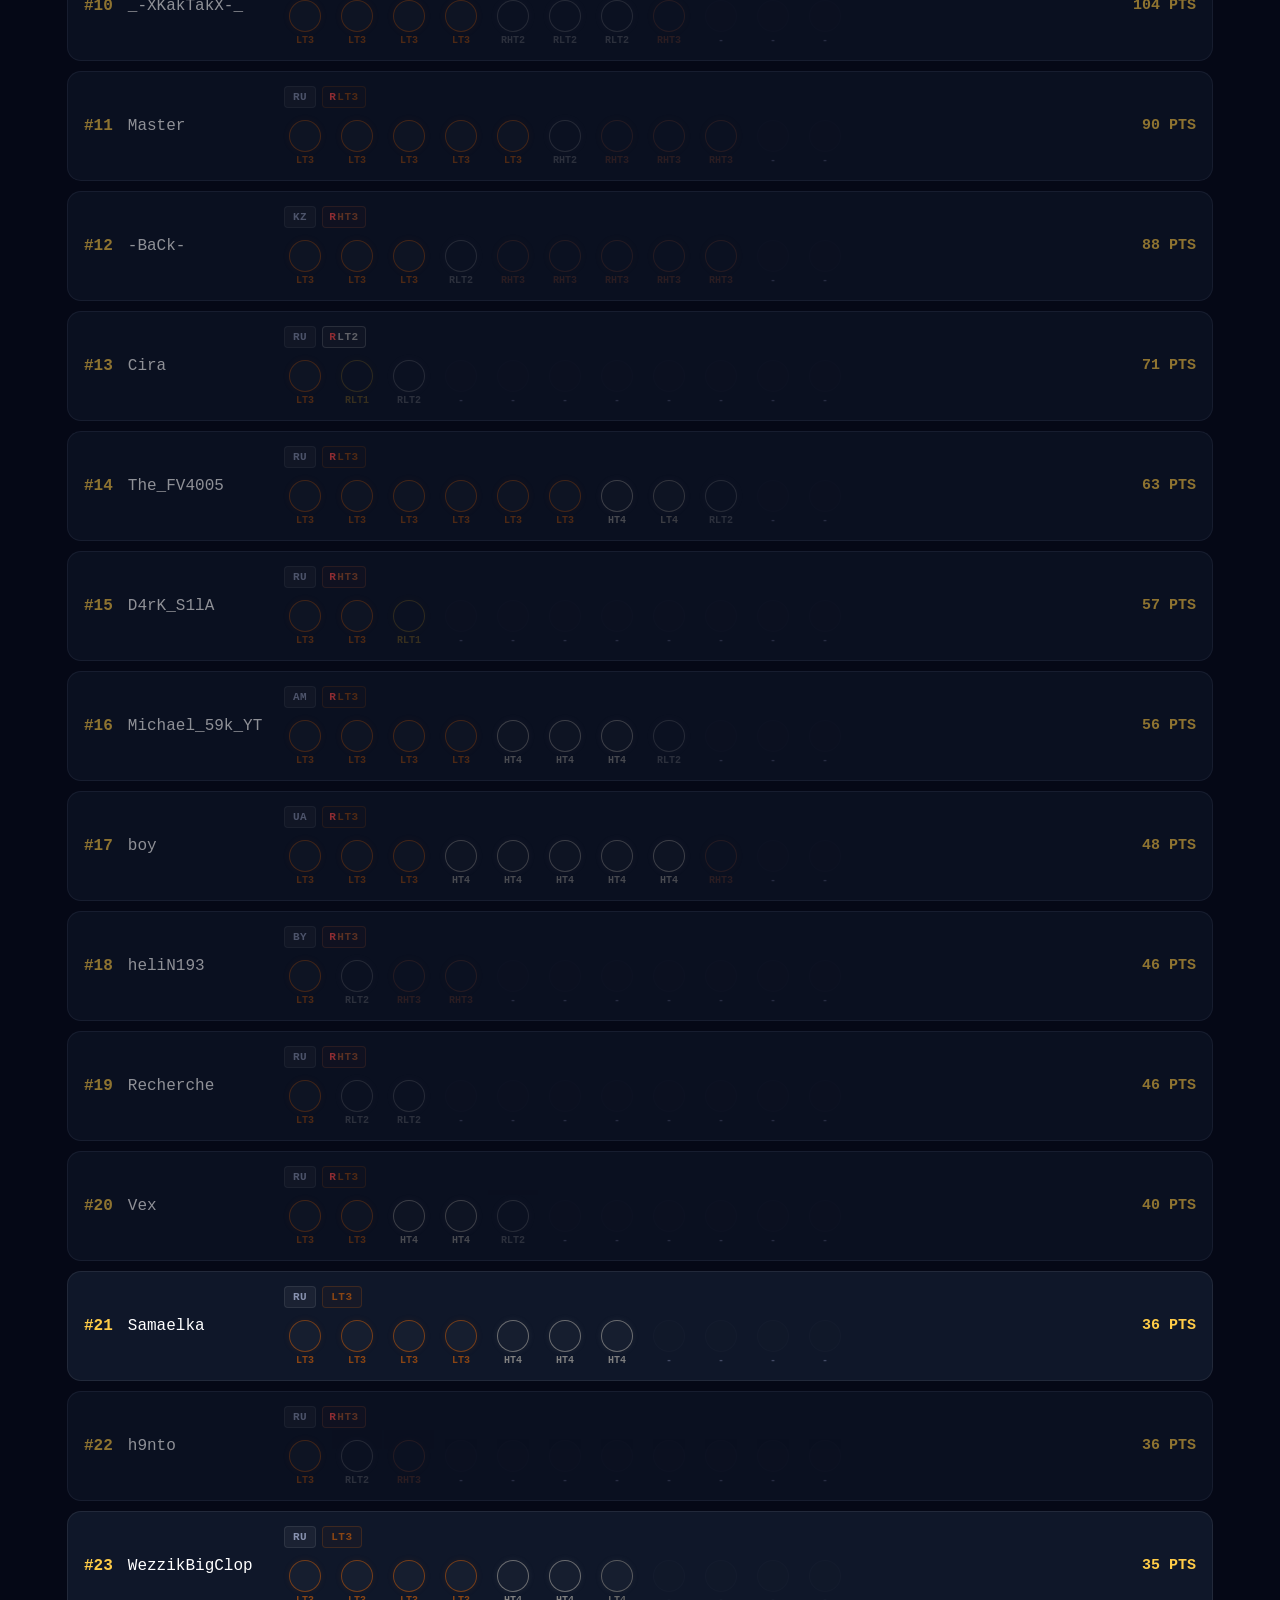
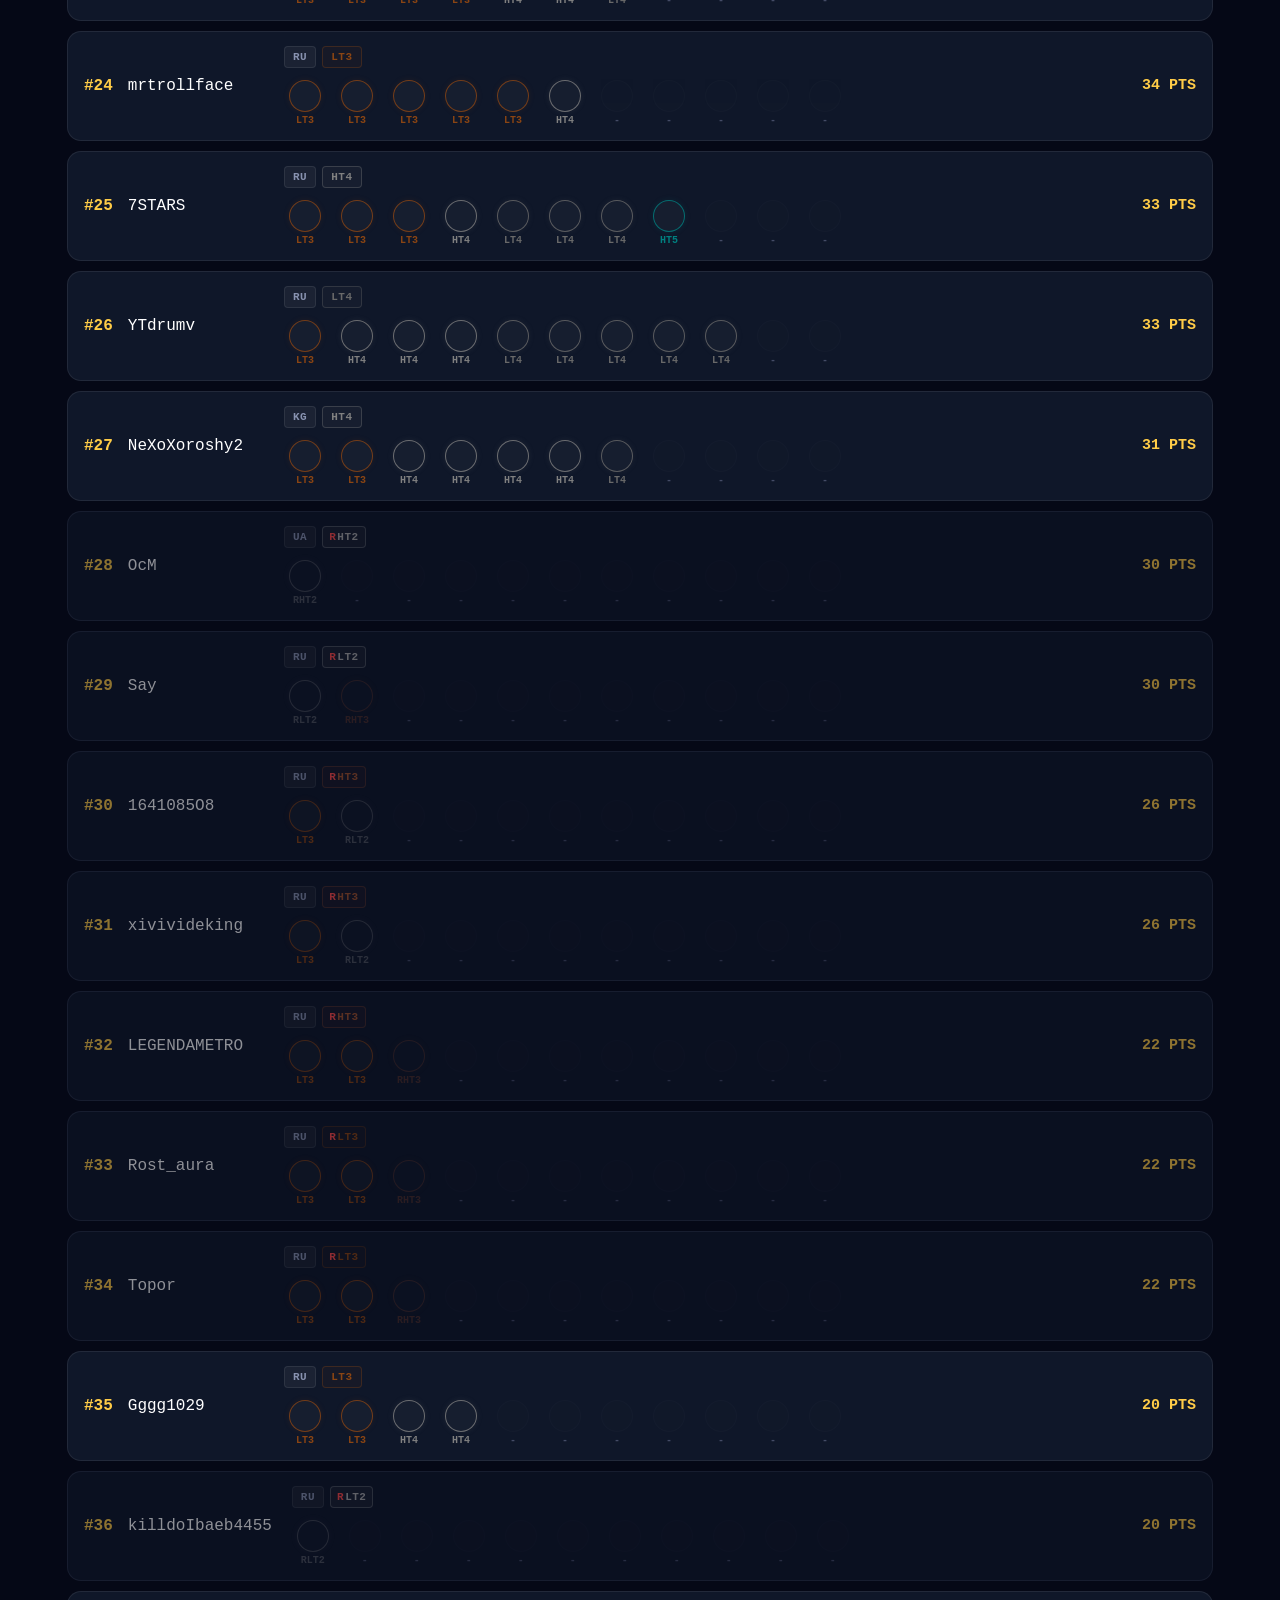
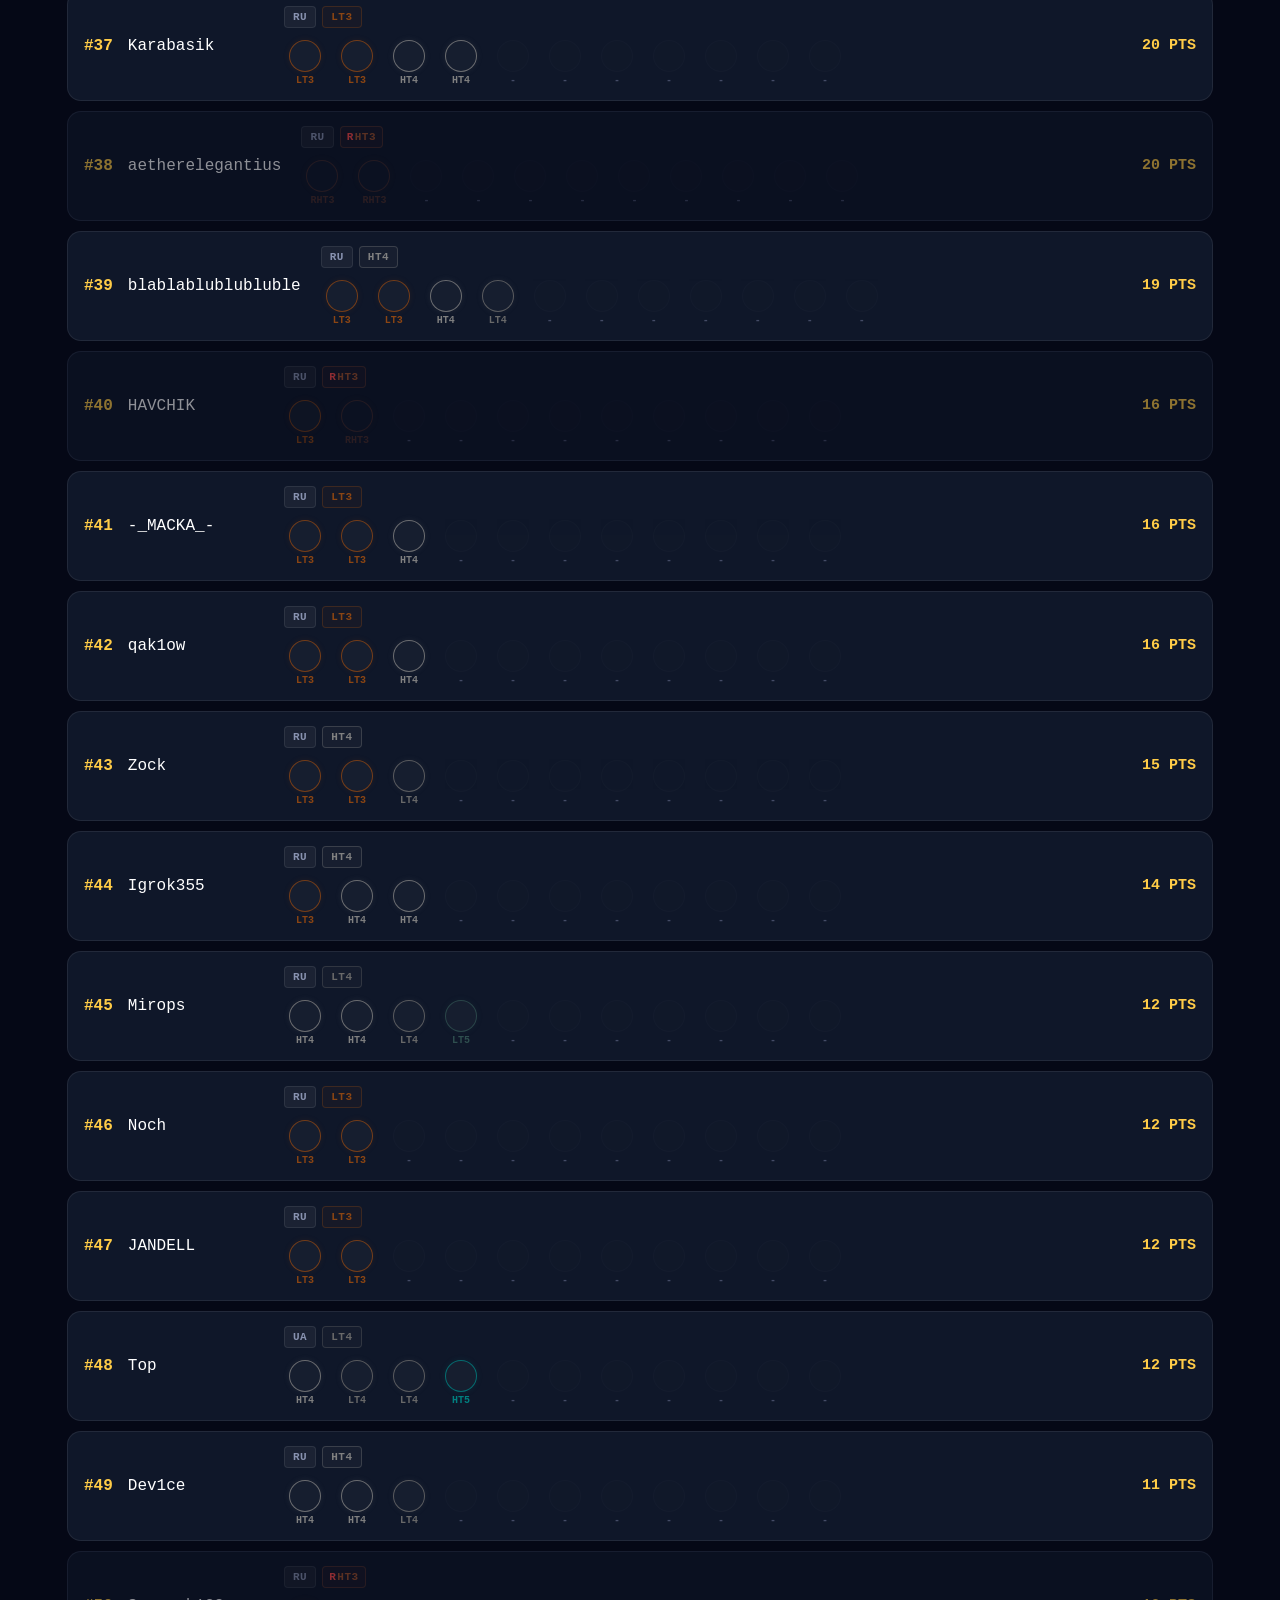
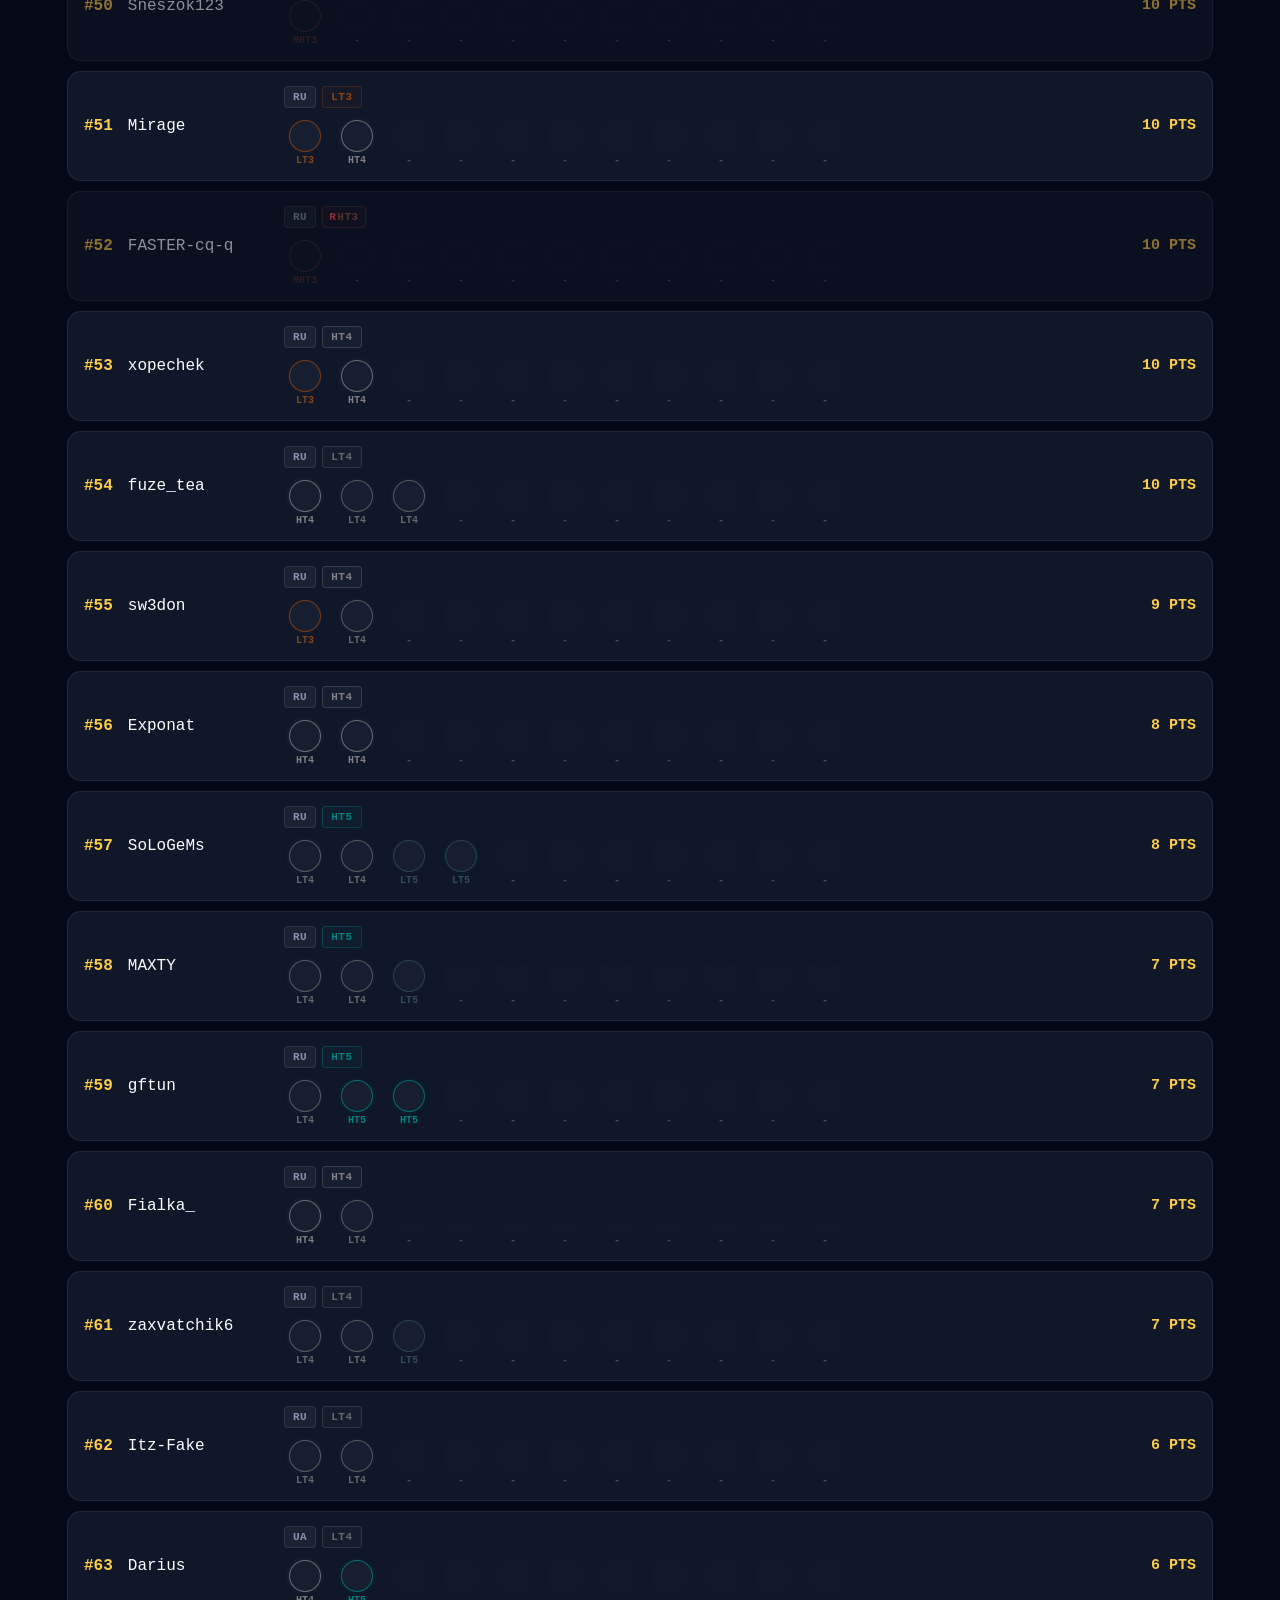
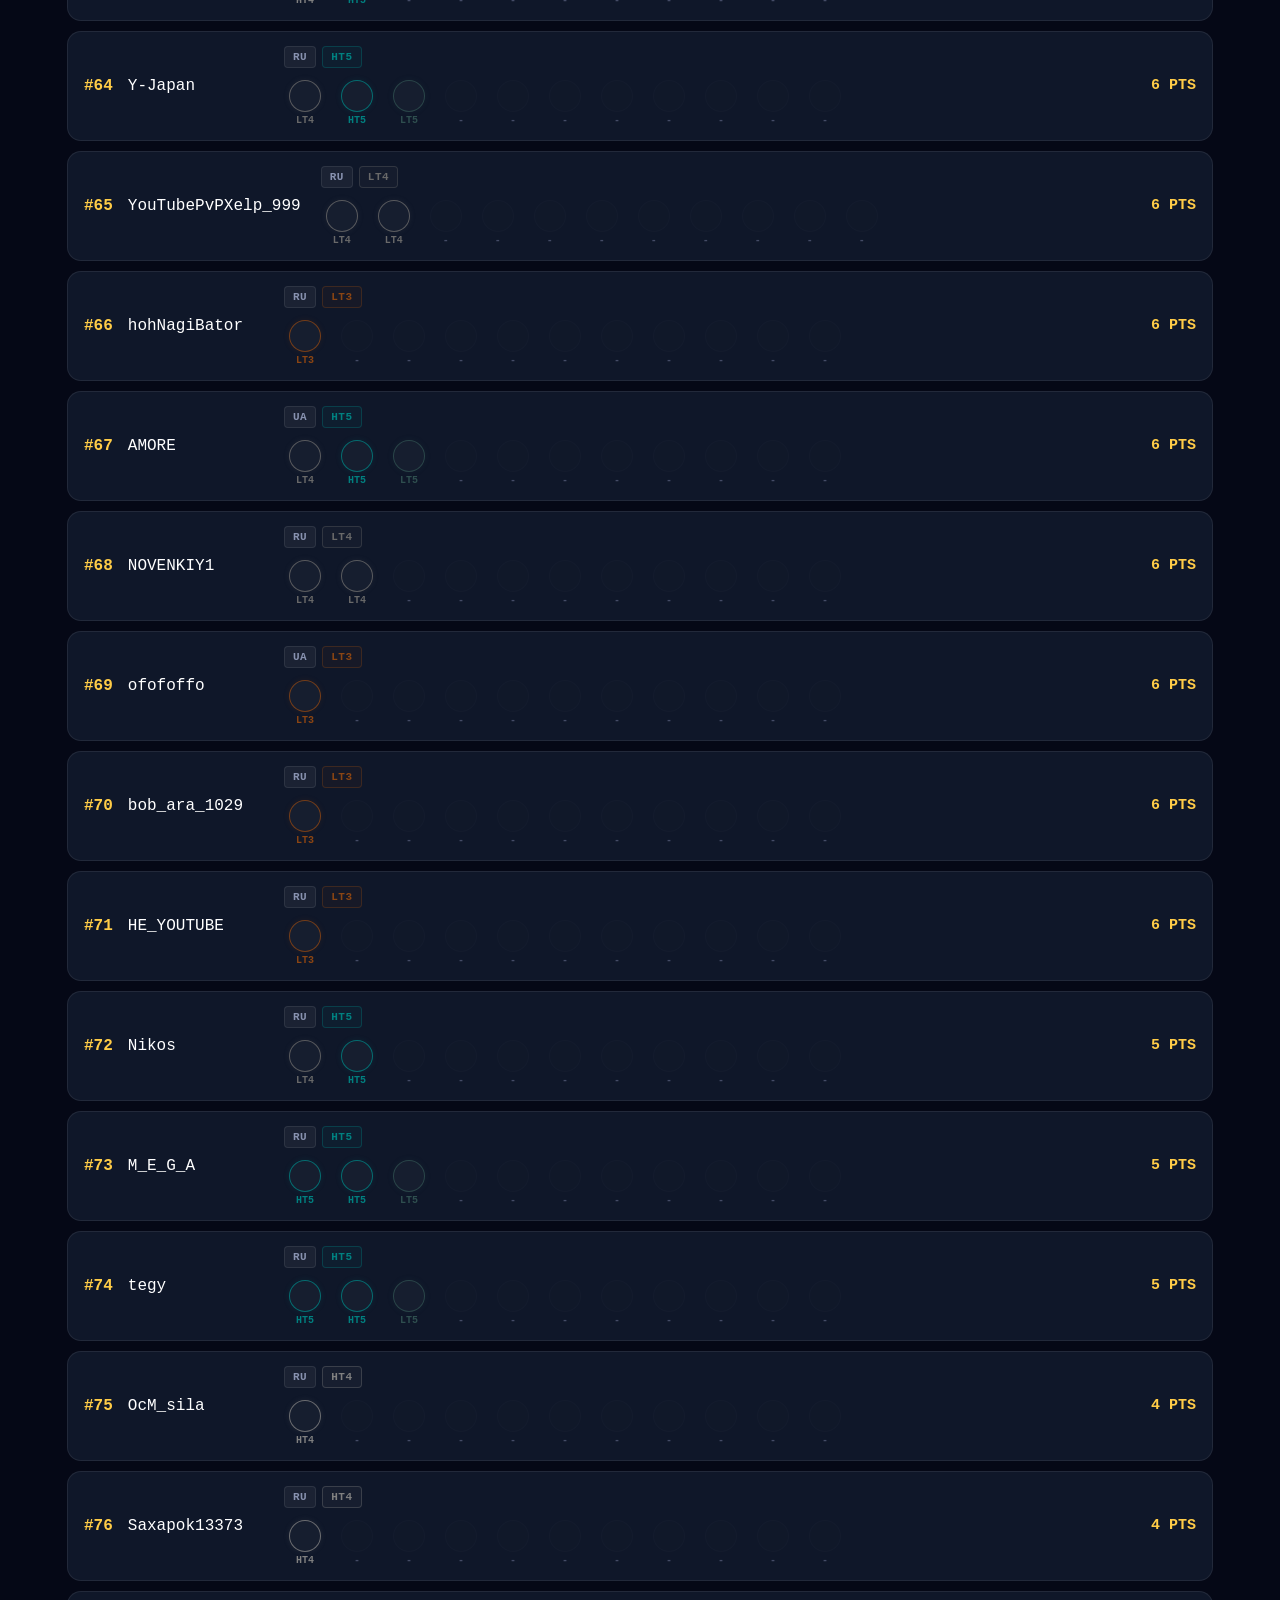
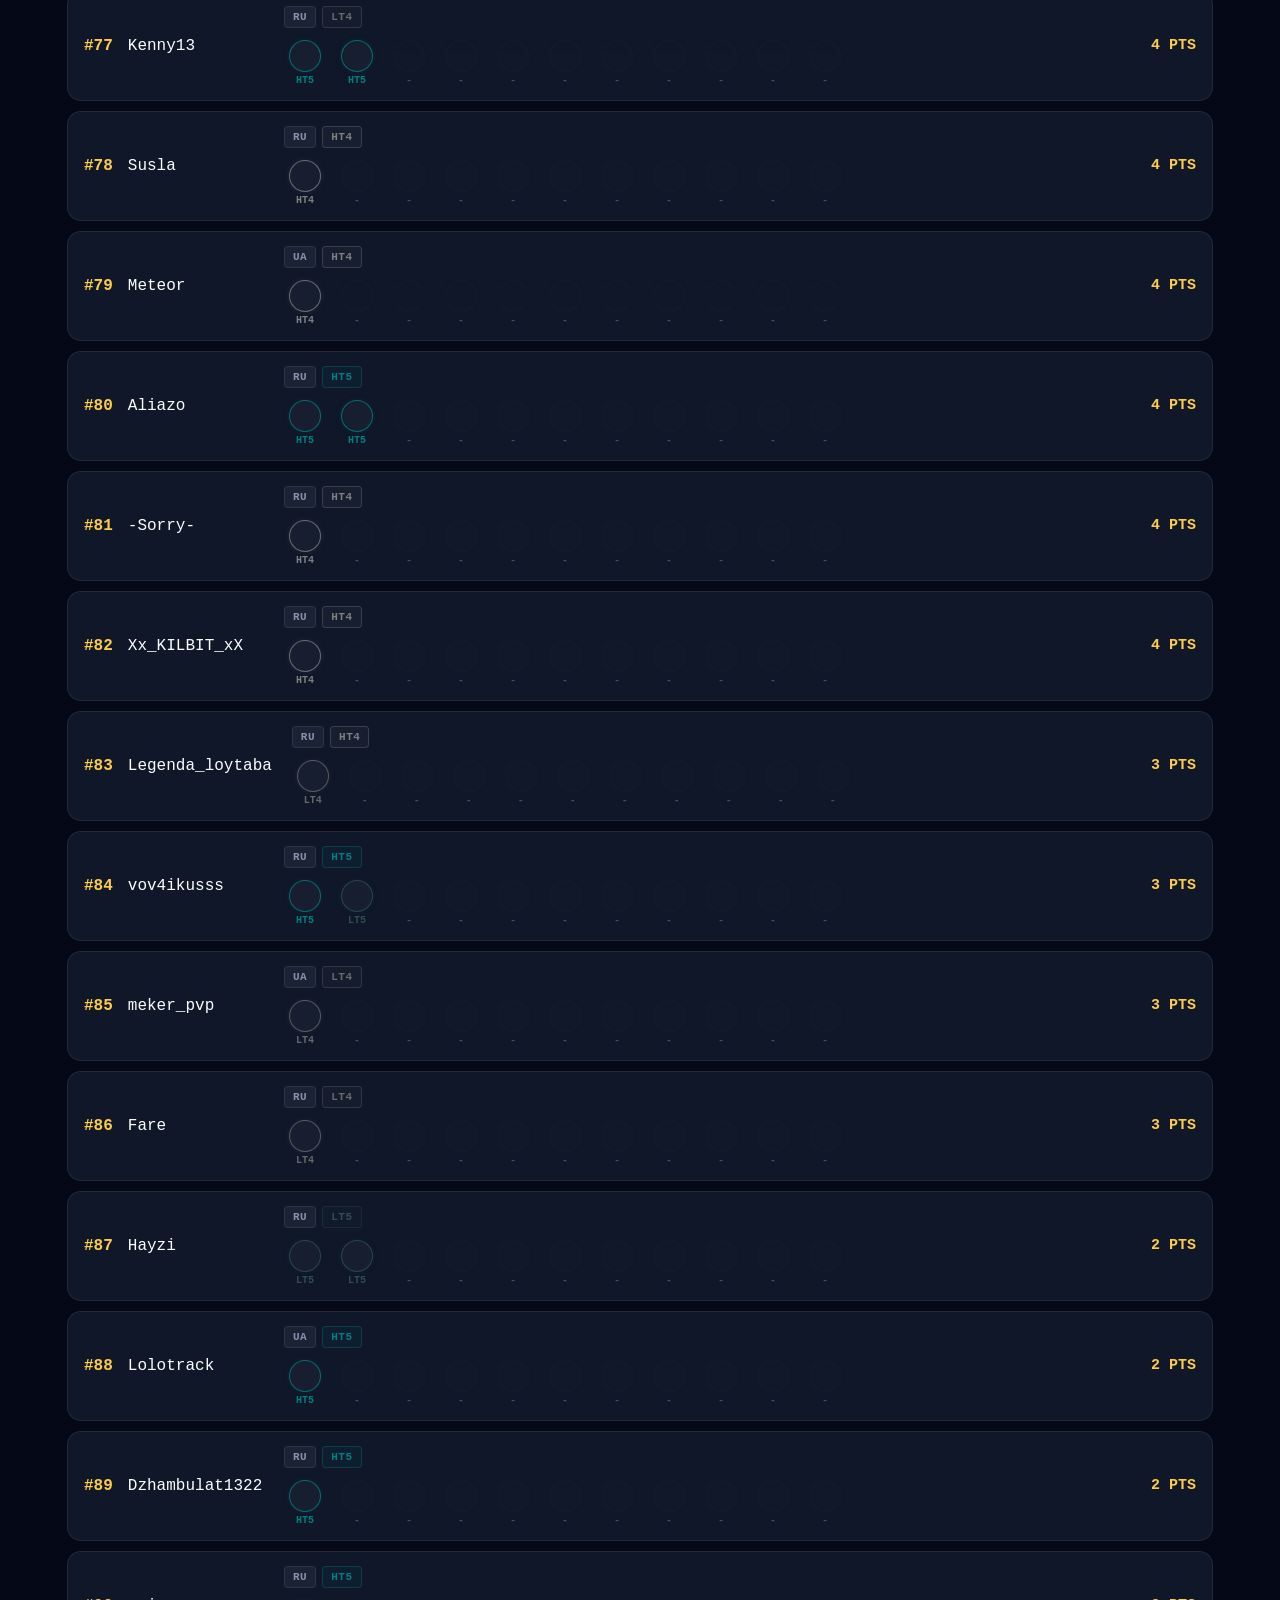
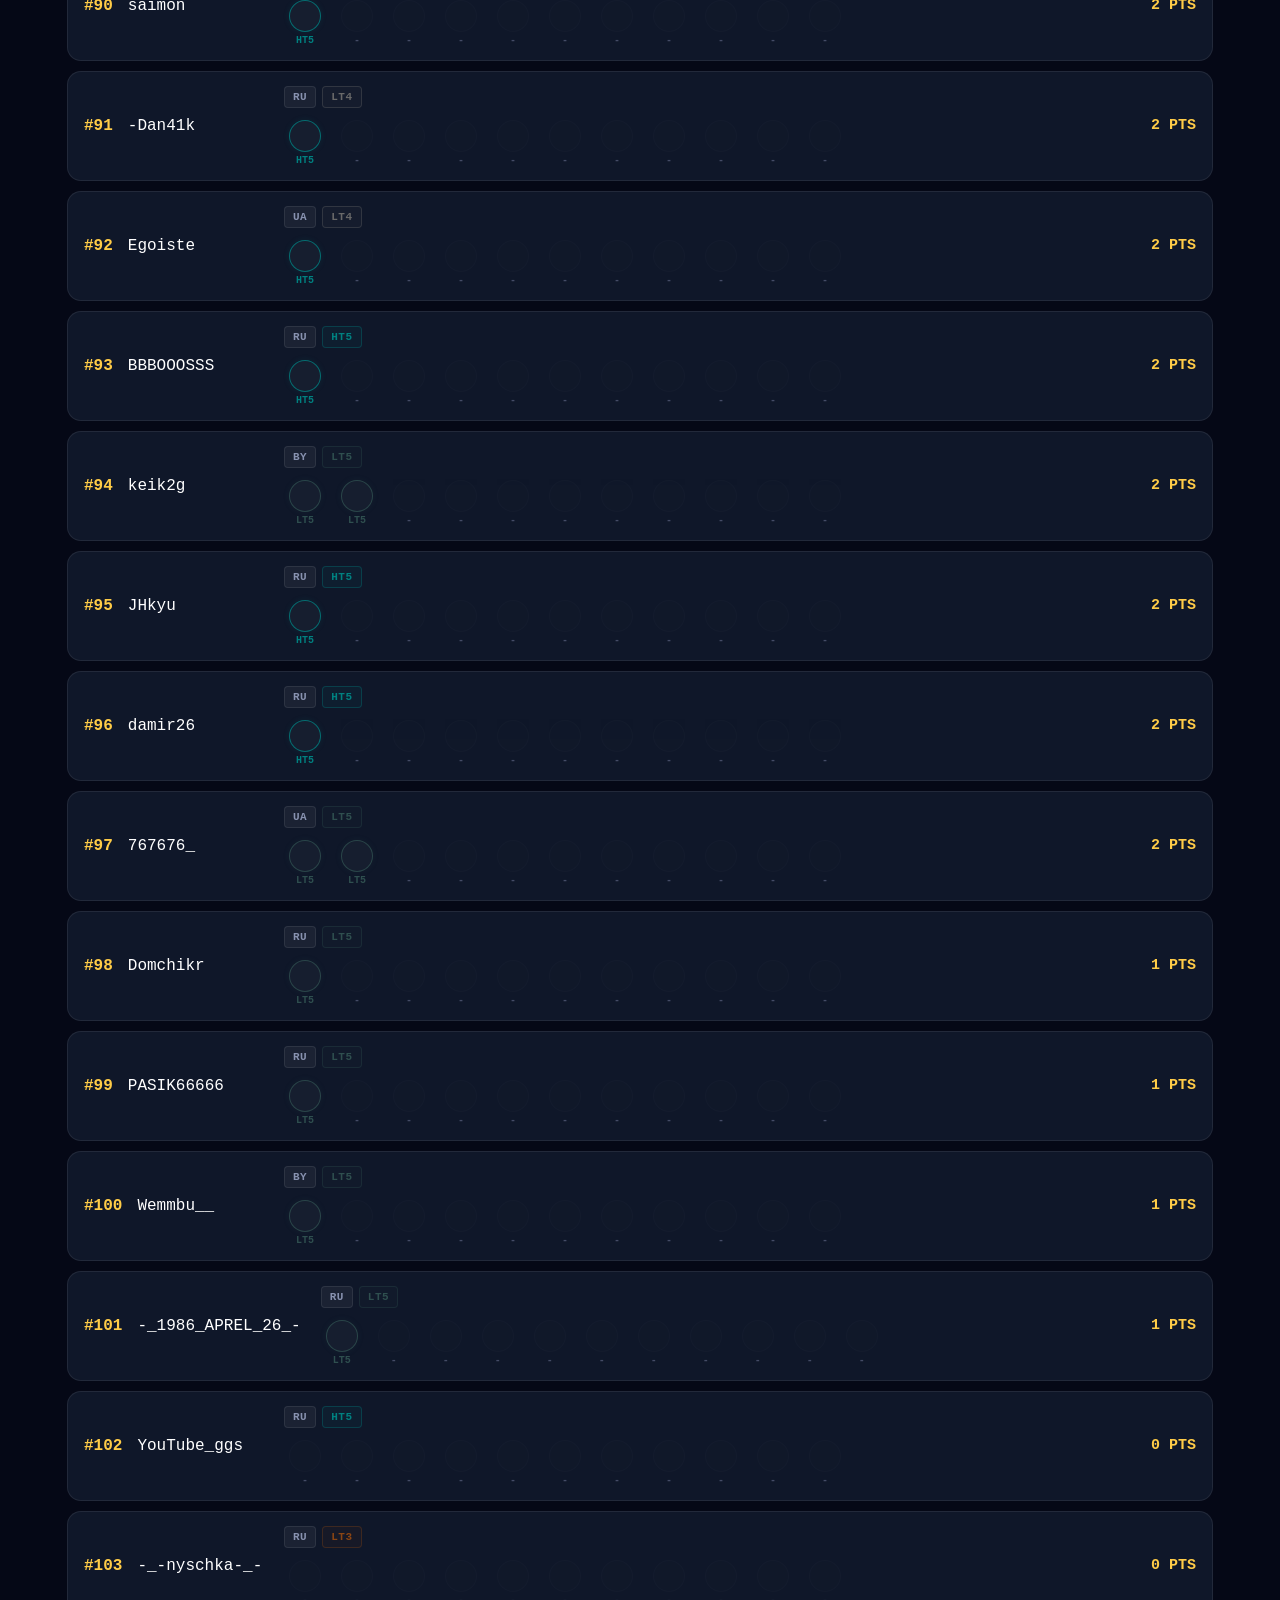
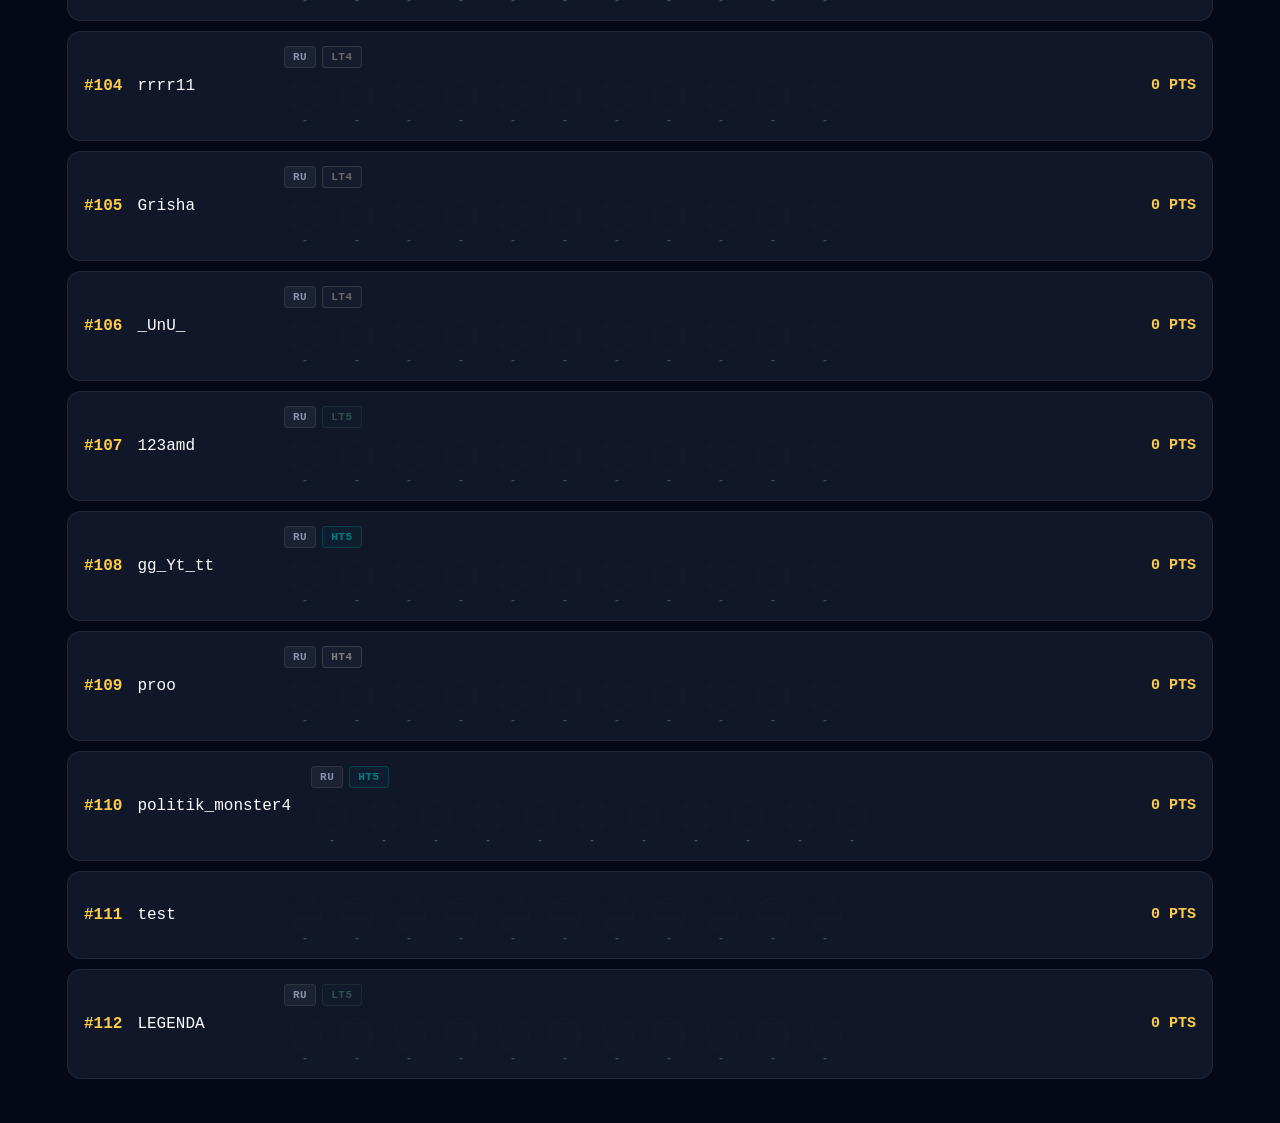
==== commit 98698e8a: "Update classic.html" ====
--- a/classic.html
+++ b/classic.html
@@ -252,4 +252,4 @@
 </script>
 <script src="js/classic.js?v=2.2.0"></script>
 </body>
-</html>
+</html>
--- a/css/style.css
+++ b/css/style.css
@@ -1881,44 +1881,847 @@
 
 
 /* ==========================================
-   Elo: подраздел PvP Duels / Mini-Games
+   Карточка общего топа (Main / Sub Overall)
    ========================================== */
-.mode-switch-sub { margin-top: -10px; max-width: 320px; }
-.mode-switch-btn { cursor: pointer; font-family: inherit; }
-button.mode-switch-btn { background: transparent; border: 1px solid transparent; }
-
-.demo-banner {
-    max-width: 360px; margin: 0 auto 14px; padding: 8px 12px; text-align: center;
-    font-size: 12px; color: var(--text-muted); border: 1px dashed var(--border-color); border-radius: 10px;
-}
-
-.mini-games-grid {
-    display: grid; grid-template-columns: repeat(2, 1fr); gap: 10px;
-    max-width: 520px; margin: 0 auto 16px;
-}
-.mini-game-card {
-    display: flex; flex-direction: column; align-items: flex-start; gap: 6px;
-    padding: 14px 14px; text-align: left; cursor: pointer; font-family: inherit;
-    color: var(--text-main); background: var(--bg-solid);
-    border: 1px solid var(--border-color); border-radius: 12px;
-}
-.mini-game-card:hover { border-color: var(--accent); }
-.mini-game-card.active { border-color: var(--accent); background: rgba(255, 204, 71, .10); }
-.mini-game-name { font-size: 14px; font-weight: bold; }
-.mini-game-soon { font-size: 11px; color: var(--text-muted); }
-.mini-game-info {
-    max-width: 520px; margin: 0 auto; padding: 14px; font-size: 13px; line-height: 1.6;
-    color: var(--text-muted); text-align: center;
-    border: 1px solid var(--border-color); border-radius: 12px; background: var(--bg-solid);
-}
+.ov-card {
+    display: flex; align-items: stretch; padding: 0; overflow: hidden; cursor: pointer;
+    background: linear-gradient(90deg, rgba(70, 76, 96, .55) 0%, var(--bg-solid) 58%);
+}
+/* Заливка слева по месту (цвета те же, что у рамок .top-rank-N выше):
+   1 - золото, 2 - серебро, 3 - бронза, 4 - серый, 5 - бирюзовый */
+.ov-card.top-rank-1 { background: linear-gradient(90deg, rgba(218, 165, 32, .90) 0%, rgba(218, 165, 32, .42) 28%, var(--bg-solid) 64%); }
+.ov-card.top-rank-2 { background: linear-gradient(90deg, rgba(169, 169, 169, .85) 0%, rgba(169, 169, 169, .38) 28%, var(--bg-solid) 64%); }
+.ov-card.top-rank-3 { background: linear-gradient(90deg, rgba(160, 82, 45, .90) 0%, rgba(160, 82, 45, .42) 28%, var(--bg-solid) 64%); }
+.ov-card.top-rank-4 { background: linear-gradient(90deg, rgba(128, 128, 128, .75) 0%, rgba(128, 128, 128, .32) 28%, var(--bg-solid) 64%); }
+.ov-card.top-rank-5 { background: linear-gradient(90deg, rgba(0, 128, 128, .80) 0%, rgba(0, 128, 128, .36) 28%, var(--bg-solid) 64%); }
+
+/* Скин: занимает левую часть карточки по всей высоте (cover), прижат к низу.
+   Поля вокруг скина обрезаются скриптом (trimTransparentImage), поэтому
+   он крупный независимо от того, как нарисован файл. */
+.ov-skin-wrap { position: relative; flex: 0 0 118px; align-self: stretch; overflow: hidden; }
+.ov-skin { position: absolute; left: 0; bottom: 0; width: 100%; height: 100%; object-fit: contain; object-position: center bottom; image-rendering: pixelated; }
+
+.ov-body { flex: 1; min-width: 0; padding: 10px 0 10px 6px; display: flex; flex-direction: column; gap: 5px; }
+.ov-title { display: flex; align-items: baseline; gap: 6px; min-width: 0; padding-right: 10px; }
+.ov-title .player-name { overflow: hidden; text-overflow: ellipsis; white-space: nowrap; }
+.ov-elo { margin-top: -2px; font-size: 13px; color: var(--text-muted); }
+.ov-tags { display: flex; gap: 6px; }
+.ov-tag {
+    box-sizing: border-box; width: 58px; height: 28px; display: inline-flex; align-items: center; justify-content: center;
+    font-size: 13px; font-weight: bold; color: var(--text-muted);
+    border: 1px solid var(--border-color); border-radius: 9px; background: rgba(0, 0, 0, .28);
+}
+
+/* Горизонтально листаемый ряд плиток */
+.ov-scroll {
+    display: flex; gap: 6px; overflow-x: auto; overflow-y: hidden;
+    padding: 2px 14px 2px 0; margin-top: 1px;
+    scroll-snap-type: x proximity; -webkit-overflow-scrolling: touch; scrollbar-width: none;
+    -webkit-mask-image: linear-gradient(90deg, #000 90%, transparent);
+            mask-image: linear-gradient(90deg, #000 90%, transparent);
+}
+.ov-scroll::-webkit-scrollbar { display: none; }
+.ov-tile {
+    flex: 0 0 52px; height: 54px; box-sizing: border-box; scroll-snap-align: start;
+    display: flex; flex-direction: column; align-items: center; justify-content: center; gap: 3px;
+    border: 1.5px solid; border-radius: 12px;
+}
+.ov-tile-icon { width: 24px; height: 24px; object-fit: contain; }
+.ov-tile-tier { font-size: 12px; font-weight: bold; line-height: 1; }
+.ov-tile-empty { border-color: var(--border-color); background: rgba(255, 255, 255, .03); opacity: .6; }
+.ov-tile-empty .ov-tile-tier { color: #6b7490; }
+
+/* Retired на плитке */
+.ov-tile-retired { opacity: .4; }
+.ov-tile-r { margin-left: 2px; font-size: 8px; color: var(--text-muted); vertical-align: super; }
+
+/* Кнопки-переключатели Kits / Games (button, а не ссылка) */
+button.mode-switch-btn { background: transparent; border: 1px solid transparent; font-family: inherit; cursor: pointer; }
+button.mode-switch-btn.active { background: rgba(255, 204, 71, .12); border-color: var(--accent); color: var(--accent); }
+.mode-switch-sub { margin-top: -14px; }
+
+/* Красная буква R у Retired (на плитках, в среднем ранге и в бейджах) */
+.ov-r { color: #ff4a4a; font-weight: bold; margin-right: 1px; }
+
 
 /* ==========================================
-   Retired
+   v5: компактное управление
+   Единые значения: рамка 1px, скругление 14px (карточки), 12px (кнопки)
    ========================================== */
-.player-container.retired { opacity: .55; }
-.tier-item-box.is-retired { opacity: .5; }
-.retired-tag {
-    display: inline-block; padding: 2px 7px; font-size: 11px; font-weight: bold; line-height: 1.4;
-    color: var(--text-muted); border: 1px solid var(--border-color); border-radius: 6px;
-}
-.retired-mark { margin-left: 3px; font-size: 9px; vertical-align: super; opacity: .9; }
+
+/* Общая рамка вокруг контента убрана: карточки лежат прямо на фоне */
+.hero { background: none; border: none; box-shadow: none; padding: 10px 12px 24px; border-radius: 0; }
+
+/* Telegram в шапке значком */
+.tg-icon-btn { display: inline-flex; align-items: center; justify-content: center; width: 40px; height: 40px; margin-right: 8px; color: var(--accent); border: 1px solid rgba(255, 204, 71, .3); border-radius: 12px; background: var(--sidebar-item); text-decoration: none; }
+.header-right { display: flex; align-items: center; }
+
+/* Elo | PTS - вкладки с линией под активной */
+.sys-tabs { display: flex; gap: 24px; margin: 0 0 12px; border-bottom: 1px solid var(--border-color); }
+.sys-tab { padding: 8px 2px 10px; font-size: 15px; font-weight: bold; color: var(--text-muted); text-decoration: none; border-bottom: 2px solid transparent; margin-bottom: -1px; }
+.sys-tab.active { color: var(--accent); border-bottom-color: var(--accent); }
+
+/* Строка управления: Kits|Games, поиск, фильтры */
+.ctrl-row { display: flex; align-items: stretch; gap: 8px; }
+.seg { display: flex; flex: 1; padding: 3px; background: var(--bg-solid); border: 1px solid var(--border-color); border-radius: 12px; }
+.seg-btn { flex: 1; padding: 8px 6px; border: 0; border-radius: 9px; background: transparent; color: var(--text-muted); font-family: inherit; font-size: 14px; font-weight: bold; cursor: pointer; }
+.seg-btn.active { background: rgba(255, 204, 71, .14); color: var(--accent); }
+.icon-btn, .filter-btn { display: inline-flex; align-items: center; justify-content: center; gap: 6px; border: 1px solid var(--border-color); border-radius: 12px; background: var(--bg-solid); color: var(--text-main); font-family: inherit; font-size: 14px; font-weight: bold; cursor: pointer; }
+.icon-btn { width: 44px; }
+.icon-btn.active { color: var(--accent); border-color: var(--accent); }
+.filter-btn { padding: 0 12px; }
+.filter-badge { min-width: 18px; padding: 1px 5px; border-radius: 9px; background: var(--accent); color: #0b0f1c; font-size: 11px; line-height: 16px; text-align: center; }
+.filter-badge[hidden] { display: none; }
+.search-row { margin-top: 8px; }
+.search-row[hidden] { display: none; }
+.search-row input { width: 100%; box-sizing: border-box; }
+
+/* Лента чипов */
+.chips { display: flex; gap: 8px; overflow-x: auto; margin: 10px -12px 0; padding: 2px 12px 8px; scrollbar-width: none; }
+.chips::-webkit-scrollbar { display: none; }
+.chip { flex: 0 0 auto; display: inline-flex; align-items: center; gap: 6px; padding: 8px 12px; border-radius: 12px; border: 1px solid var(--border-color); background: var(--bg-solid); color: var(--text-muted); font-family: inherit; font-size: 13px; font-weight: bold; white-space: nowrap; cursor: pointer; }
+.chip img { width: 18px; height: 18px; object-fit: contain; }
+.chip.active { color: var(--accent); border-color: var(--accent); background: rgba(255, 204, 71, .10); }
+
+/* Название списка - мелкая строка вместо большого заголовка */
+.section-title { font-size: 13px; font-weight: normal; letter-spacing: .3px; margin: 8px 2px 10px; color: var(--text-muted); text-align: left; text-transform: none; }
+
+/* Свечение только у топ-3, у 4-5 остаётся только цвет рамки */
+.top-rank-4, .top-rank-5 { box-shadow: none; }
+.player-container { border-radius: 14px; }
+
+/* Шторка фильтров */
+.sheet-backdrop { position: fixed; inset: 0; background: rgba(0, 0, 0, .55); z-index: 2000; }
+.sheet-backdrop[hidden], .sheet[hidden] { display: none; }
+.sheet { position: fixed; left: 0; right: 0; bottom: 0; z-index: 2001; max-width: 520px; margin: 0 auto; padding: 10px 16px calc(18px + env(safe-area-inset-bottom, 0px)); background: var(--bg-solid); border: 1px solid var(--border-color); border-bottom: 0; border-radius: 18px 18px 0 0; }
+.sheet-handle { width: 40px; height: 4px; margin: 0 auto 12px; border-radius: 2px; background: var(--border-color); }
+.sheet-title { font-size: 17px; font-weight: bold; color: var(--text-main); margin-bottom: 14px; }
+.sheet-label { font-size: 12px; color: var(--text-muted); margin-bottom: 8px; }
+.chips-wrap { display: flex; flex-wrap: wrap; gap: 8px; margin-bottom: 16px; }
+.toggle-row { display: flex; align-items: center; justify-content: space-between; padding: 12px 0; border-top: 1px solid var(--border-color); color: var(--text-main); font-size: 15px; cursor: pointer; }
+.toggle-row input { position: absolute; opacity: 0; pointer-events: none; }
+.switch { position: relative; width: 44px; height: 26px; border-radius: 13px; background: var(--border-color); transition: background .15s; }
+.switch::after { content: ''; position: absolute; top: 3px; left: 3px; width: 20px; height: 20px; border-radius: 50%; background: #fff; transition: transform .15s; }
+.toggle-row input:checked + .switch { background: var(--accent); }
+.toggle-row input:checked + .switch::after { transform: translateX(18px); }
+.sheet-done { width: 100%; margin-top: 6px; padding: 13px; border: 0; border-radius: 12px; background: var(--accent); color: #0b0f1c; font-family: inherit; font-size: 15px; font-weight: bold; cursor: pointer; }
+@media (prefers-reduced-motion: reduce) { .switch, .switch::after { transition: none; } }
+
+/* Шапка помещается на узких экранах: логотип сжимается, кнопки не вылезают */
+.header { gap: 10px; padding: 12px 14px; }
+.logo { min-width: 0; font-size: 17px; white-space: nowrap; overflow: hidden; text-overflow: ellipsis; }
+.header-right { flex: 0 0 auto; }
+.tg-icon-btn { width: 38px; height: 38px; margin-right: 6px; }
+.menu-btn { padding: 9px 12px; }
+
+
+/* ==========================================
+   ГЛАВНАЯ СТРАНИЦА
+   ========================================== */
+.main-page {
+    --home-accent: #bffa00;
+    --home-accent-soft: #fbff85;
+    --home-hero-bg: #0c1202;
+    --home-panel: rgba(15, 23, 41, .78);
+    --home-panel-hover: #131d33;
+    --home-line: rgba(255, 255, 255, .09);
+}
+
+.home-hero {
+    position: relative;
+    isolation: isolate;
+    display: grid;
+    grid-template-columns: minmax(0, 1.15fr) minmax(320px, .85fr);
+    min-height: 570px;
+    overflow: hidden;
+    border: 1px solid rgba(191, 250, 0, .16);
+    border-radius: 28px;
+    background:
+        radial-gradient(circle at 85% 20%, rgba(191, 250, 0, .13), transparent 34%),
+        linear-gradient(135deg, #111a05 0%, var(--home-hero-bg) 58%, #080d02 100%);
+    color: #f5f7ef;
+}
+
+.home-hero::before {
+    content: '';
+    position: absolute;
+    inset: 0;
+    z-index: -1;
+    opacity: .14;
+    background-image:
+        linear-gradient(rgba(255,255,255,.12) 1px, transparent 1px),
+        linear-gradient(90deg, rgba(255,255,255,.12) 1px, transparent 1px);
+    background-size: 44px 44px;
+    -webkit-mask-image: linear-gradient(90deg, #000, transparent 78%);
+            mask-image: linear-gradient(90deg, #000, transparent 78%);
+}
+
+.home-hero-content {
+    position: relative;
+    z-index: 2;
+    display: flex;
+    flex-direction: column;
+    justify-content: center;
+    padding: 52px 0 40px 48px;
+    min-width: 0;
+}
+
+.home-kicker {
+    display: flex;
+    align-items: center;
+    gap: 10px;
+    margin-bottom: 22px;
+    color: var(--home-accent-soft);
+    font-size: 12px;
+    letter-spacing: .8px;
+    text-transform: uppercase;
+}
+
+.home-status-dot {
+    width: 8px;
+    height: 8px;
+    flex: 0 0 8px;
+    border-radius: 50%;
+    background: var(--home-accent);
+    box-shadow: 0 0 0 5px rgba(191, 250, 0, .09);
+}
+
+.home-hero h1 {
+    max-width: 720px;
+    color: #f5f7ef;
+    font-size: clamp(40px, 5vw, 70px);
+    font-weight: normal;
+    line-height: 1.04;
+    letter-spacing: -1.8px;
+}
+
+.home-hero h1 span {
+    color: var(--home-accent);
+}
+
+.home-hero-content > p {
+    max-width: 590px;
+    margin: 22px 0 28px;
+    color: #c5cbbd;
+    font-size: 16px;
+    line-height: 1.65;
+}
+
+.home-search {
+    display: flex;
+    align-items: center;
+    gap: 12px;
+    width: min(100%, 590px);
+    min-height: 58px;
+    padding: 6px 6px 6px 18px;
+    border: 1px solid rgba(255,255,255,.18);
+    border-radius: 16px;
+    background: rgba(2, 6, 0, .62);
+    color: #aeb6a5;
+    backdrop-filter: blur(12px);
+}
+
+.home-search:focus-within {
+    border-color: var(--home-accent);
+    box-shadow: 0 0 0 3px rgba(191, 250, 0, .10);
+}
+
+.home-search input {
+    min-width: 0;
+    flex: 1;
+    border: 0;
+    outline: 0;
+    background: transparent;
+    color: #f5f7ef;
+    font-size: 15px;
+}
+
+.home-search input::placeholder {
+    color: #9ca594;
+    opacity: 1;
+}
+
+.home-search button {
+    align-self: stretch;
+    min-width: 92px;
+    border: 0;
+    border-radius: 11px;
+    background: var(--home-accent);
+    color: #0c1202;
+    font-weight: bold;
+    cursor: pointer;
+}
+
+.home-actions {
+    display: flex;
+    align-items: center;
+    flex-wrap: wrap;
+    gap: 12px;
+    margin-top: 18px;
+}
+
+.home-primary-btn,
+.home-secondary-btn {
+    min-height: 48px;
+    display: inline-flex;
+    align-items: center;
+    justify-content: center;
+    gap: 18px;
+    padding: 12px 22px;
+    border-radius: 13px;
+    font-size: 14px;
+    font-weight: bold;
+    text-decoration: none;
+    cursor: pointer;
+    transition: transform .18s ease, background-color .18s ease, border-color .18s ease;
+}
+
+.home-primary-btn {
+    border: 1px solid var(--home-accent);
+    background: var(--home-accent);
+    color: #0c1202;
+}
+
+.home-secondary-btn {
+    border: 1px solid rgba(255,255,255,.2);
+    background: transparent;
+    color: #f5f7ef;
+}
+
+.home-primary-btn:hover,
+.home-secondary-btn:hover,
+.home-search button:hover {
+    transform: translateY(-2px);
+}
+
+.home-secondary-btn:hover {
+    border-color: var(--home-accent);
+    color: var(--home-accent-soft);
+}
+
+.home-primary-btn:active,
+.home-secondary-btn:active,
+.home-search button:active,
+.home-mode-card:active {
+    transform: scale(.97);
+}
+
+.home-stats {
+    display: flex;
+    gap: 0;
+    width: min(100%, 590px);
+    margin-top: 34px;
+    padding-top: 24px;
+    border-top: 1px solid rgba(255,255,255,.12);
+}
+
+.home-stat {
+    flex: 1;
+    display: flex;
+    flex-direction: column;
+    gap: 5px;
+}
+
+.home-stat + .home-stat {
+    padding-left: 24px;
+    border-left: 1px solid rgba(255,255,255,.12);
+}
+
+.home-stat strong {
+    color: #f5f7ef;
+    font-size: 25px;
+    font-weight: normal;
+    line-height: 1;
+}
+
+.home-stat span {
+    color: #9fa897;
+    font-size: 12px;
+}
+
+.home-hero-visual {
+    position: relative;
+    min-height: 500px;
+}
+
+.home-visual-orbit {
+    position: absolute;
+    border: 1px solid rgba(191, 250, 0, .15);
+    border-radius: 50%;
+}
+
+.home-visual-orbit-one {
+    width: 410px;
+    height: 410px;
+    top: 70px;
+    left: 10px;
+}
+
+.home-visual-orbit-two {
+    width: 300px;
+    height: 300px;
+    top: 125px;
+    left: 65px;
+    border-style: dashed;
+}
+
+.home-feature-player {
+    position: absolute;
+    top: 68px;
+    left: 50%;
+    width: 270px;
+    height: 410px;
+    transform: translateX(-50%);
+    overflow: hidden;
+    border: 1px solid rgba(255,255,255,.17);
+    border-radius: 135px 135px 24px 24px;
+    background: linear-gradient(180deg, rgba(191,250,0,.14), rgba(5,9,1,.88));
+    box-shadow: 0 28px 70px rgba(0,0,0,.34);
+}
+
+.home-feature-label {
+    position: relative;
+    z-index: 2;
+    display: flex;
+    align-items: center;
+    justify-content: space-between;
+    padding: 22px;
+    color: #d8decf;
+    font-size: 11px;
+}
+
+.home-feature-label strong {
+    color: var(--home-accent);
+    font-size: 14px;
+}
+
+.home-feature-skin {
+    position: absolute;
+    left: 50%;
+    bottom: 42px;
+    width: 92%;
+    height: 310px;
+    transform: translateX(-50%);
+    object-fit: contain;
+    object-position: center bottom;
+    image-rendering: pixelated;
+    filter: drop-shadow(0 22px 22px rgba(0,0,0,.35));
+}
+
+.home-feature-footer {
+    position: absolute;
+    left: 0;
+    right: 0;
+    bottom: 0;
+    display: flex;
+    justify-content: space-between;
+    padding: 15px 18px;
+    background: rgba(0,0,0,.42);
+    color: #c5cbbd;
+    font-size: 11px;
+}
+
+.home-floating-kit,
+.home-floating-rank {
+    position: absolute;
+    z-index: 3;
+    border: 1px solid rgba(255,255,255,.18);
+    background: rgba(8, 13, 2, .86);
+    box-shadow: 0 16px 32px rgba(0,0,0,.28);
+    backdrop-filter: blur(12px);
+}
+
+.home-floating-kit {
+    display: flex;
+    align-items: center;
+    gap: 9px;
+    padding: 12px 16px;
+    border-radius: 14px;
+    color: #f5f7ef;
+    font-size: 13px;
+}
+
+.home-floating-kit img {
+    width: 30px;
+    height: 30px;
+    object-fit: contain;
+    image-rendering: pixelated;
+}
+
+.home-floating-kit-one { top: 175px; left: 0; }
+.home-floating-kit-two { right: 0; bottom: 120px; }
+
+.home-floating-rank {
+    left: 8px;
+    bottom: 82px;
+    display: flex;
+    flex-direction: column;
+    gap: 4px;
+    padding: 14px 18px;
+    border-radius: 14px;
+}
+
+.home-floating-rank small { color: #aeb6a5; font-size: 10px; }
+.home-floating-rank strong { color: var(--home-accent-soft); font-size: 26px; font-weight: normal; }
+
+.home-section {
+    margin-top: 54px;
+    scroll-margin-top: 90px;
+}
+
+.home-section-header {
+    display: flex;
+    align-items: flex-end;
+    justify-content: space-between;
+    gap: 20px;
+    margin-bottom: 18px;
+}
+
+.home-section-label {
+    display: block;
+    margin-bottom: 7px;
+    color: var(--text-muted);
+    font-size: 11px;
+    letter-spacing: .7px;
+    text-transform: uppercase;
+}
+
+.home-section-header h2,
+.home-start h2 {
+    color: var(--text-main);
+    font-size: 28px;
+    font-weight: normal;
+    line-height: 1.2;
+}
+
+.home-text-btn {
+    min-height: 44px;
+    padding: 8px 0 8px 12px;
+    border: 0;
+    background: transparent;
+    color: var(--text-muted);
+    font-size: 13px;
+    white-space: nowrap;
+    cursor: pointer;
+}
+
+.home-text-btn:hover { color: var(--accent); }
+
+.home-results-list,
+.home-leaders-list {
+    overflow: hidden;
+    border: 1px solid var(--border-color);
+    border-radius: 20px;
+    background: var(--home-panel);
+}
+
+.home-result-row {
+    display: flex;
+    align-items: center;
+    gap: 16px;
+    min-height: 92px;
+    padding: 16px 20px;
+}
+
+.home-result-row + .home-result-row,
+.home-leader-row + .home-leader-row {
+    border-top: 1px solid var(--border-color);
+}
+
+.home-result-kit {
+    width: 48px;
+    height: 48px;
+    flex: 0 0 48px;
+    display: flex;
+    align-items: center;
+    justify-content: center;
+    border: 1px solid var(--border-color);
+    border-radius: 13px;
+    background: var(--bg-solid);
+}
+
+.home-result-kit img {
+    width: 32px;
+    height: 32px;
+    object-fit: contain;
+    image-rendering: pixelated;
+}
+
+.home-result-main { flex: 1; min-width: 0; }
+
+.home-result-names {
+    display: flex;
+    align-items: center;
+    flex-wrap: wrap;
+    gap: 6px;
+    color: var(--text-muted);
+    font-size: 14px;
+}
+
+.home-player-link {
+    padding: 0;
+    border: 0;
+    background: none;
+    color: var(--text-main);
+    font-size: 14px;
+    font-weight: bold;
+    cursor: pointer;
+}
+
+.home-player-link-muted { color: var(--text-muted); }
+.home-player-link:hover { color: var(--accent); }
+
+.home-result-meta {
+    margin-top: 7px;
+    color: var(--text-muted);
+    font-size: 11px;
+    line-height: 1.5;
+}
+
+.home-result-rank {
+    min-width: 62px;
+    display: flex;
+    flex-direction: column;
+    align-items: center;
+    gap: 4px;
+    padding: 8px 10px;
+    border: 1px solid;
+    border-radius: 11px;
+}
+
+.home-result-rank strong { font-size: 15px; }
+.home-result-rank span { color: #4ade80; font-size: 11px; }
+
+.home-leader-row {
+    width: 100%;
+    min-height: 90px;
+    display: flex;
+    align-items: center;
+    gap: 16px;
+    padding: 12px 20px;
+    border: 0;
+    background: transparent;
+    color: var(--text-main);
+    text-align: left;
+    cursor: pointer;
+}
+
+.home-leader-row:hover { background: var(--home-panel-hover); }
+
+.home-leader-position {
+    width: 30px;
+    flex: 0 0 30px;
+    color: var(--text-muted);
+    font-size: 19px;
+    text-align: center;
+}
+
+.home-leader-position-1 { color: #ffd700; }
+.home-leader-position-2 { color: #c0c0c0; }
+.home-leader-position-3 { color: #b8794b; }
+
+.home-leader-skin {
+    width: 56px;
+    height: 62px;
+    flex: 0 0 56px;
+    object-fit: contain;
+    object-position: center bottom;
+    image-rendering: pixelated;
+}
+
+.home-leader-info {
+    flex: 1;
+    min-width: 0;
+    display: flex;
+    flex-direction: column;
+    gap: 7px;
+}
+
+.home-leader-info strong {
+    overflow: hidden;
+    color: var(--text-main);
+    font-size: 16px;
+    text-overflow: ellipsis;
+    white-space: nowrap;
+}
+
+.home-leader-info > span { color: var(--text-muted); font-size: 11px; }
+.home-leader-tier { flex: 0 0 auto; }
+.home-leader-elo { min-width: 90px; display: flex; align-items: baseline; justify-content: flex-end; gap: 6px; }
+.home-leader-elo strong { font-size: 18px; }
+.home-leader-elo span { color: var(--text-muted); font-size: 12px; }
+
+.home-loading,
+.home-empty {
+    padding: 32px 20px;
+    color: var(--text-muted);
+    font-size: 13px;
+    line-height: 1.6;
+    text-align: center;
+}
+
+.home-mode-group + .home-mode-group { margin-top: 28px; }
+
+.home-mode-group h3 {
+    display: flex;
+    align-items: baseline;
+    gap: 10px;
+    margin-bottom: 14px;
+    color: var(--accent);
+    font-size: 19px;
+    font-weight: normal;
+}
+
+.home-mode-group h3 span { color: var(--text-muted); font-size: 11px; }
+
+.home-mode-grid {
+    display: grid;
+    grid-template-columns: repeat(4, minmax(0, 1fr));
+    gap: 12px;
+}
+
+.home-mode-card {
+    position: relative;
+    min-width: 0;
+    min-height: 88px;
+    display: flex;
+    align-items: center;
+    gap: 13px;
+    padding: 18px;
+    border: 1px solid var(--border-color);
+    border-radius: 16px;
+    background: var(--card-bg);
+    color: var(--text-main);
+    text-align: left;
+    cursor: pointer;
+    transition: transform .18s ease, border-color .18s ease, background-color .18s ease;
+}
+
+.home-mode-card:hover {
+    transform: translateY(-3px);
+    border-color: rgba(191, 250, 0, .45);
+    background: var(--card-hover);
+}
+
+.home-mode-card img {
+    width: 38px;
+    height: 38px;
+    flex: 0 0 38px;
+    object-fit: contain;
+    image-rendering: pixelated;
+}
+
+.home-mode-card > svg { flex: 0 0 30px; color: var(--accent); }
+.home-mode-card > span:not(.home-mode-arrow) { min-width: 0; font-size: 14px; line-height: 1.35; overflow-wrap: anywhere; }
+.home-mode-arrow { margin-left: auto; align-self: flex-start; color: var(--text-muted); font-size: 13px; }
+
+.home-start {
+    display: flex;
+    align-items: center;
+    justify-content: space-between;
+    gap: 32px;
+    margin: 56px 0 24px;
+    padding: 32px 36px;
+    border: 1px solid rgba(191, 250, 0, .20);
+    border-radius: 22px;
+    background: linear-gradient(115deg, rgba(191,250,0,.09), var(--card-bg) 52%);
+}
+
+.home-start > div:first-child { max-width: 650px; }
+.home-start p { margin-top: 10px; color: var(--text-muted); font-size: 13px; line-height: 1.6; }
+.home-start-actions { display: flex; flex-wrap: wrap; gap: 10px; flex: 0 0 auto; }
+.home-start .home-secondary-btn { border-color: var(--border-color); color: var(--text-main); }
+
+#leaderboard { scroll-margin-top: 76px; }
+
+.home-search button:focus-visible,
+.home-primary-btn:focus-visible,
+.home-secondary-btn:focus-visible,
+.home-text-btn:focus-visible,
+.home-player-link:focus-visible,
+.home-leader-row:focus-visible,
+.home-mode-card:focus-visible,
+.home-search input:focus-visible {
+    outline: 2px solid var(--home-accent);
+    outline-offset: 3px;
+}
+
+[data-theme="light"] .main-page {
+    --home-panel: rgba(255, 255, 255, .88);
+    --home-panel-hover: #f1f5f9;
+}
+
+[data-theme="light"] .home-result-rank span { color: #15803d; }
+[data-theme="light"] .home-start .home-secondary-btn { color: var(--text-main); }
+
+@media (max-width: 1050px) {
+    .home-hero { grid-template-columns: minmax(0, 1fr) 300px; }
+    .home-hero-content { padding-left: 34px; }
+    .home-feature-player { width: 230px; }
+    .home-floating-kit-one { left: -10px; }
+    .home-floating-kit-two { right: -8px; }
+    .home-mode-grid { grid-template-columns: repeat(3, minmax(0, 1fr)); }
+}
+
+@media (max-width: 800px) {
+    .home-hero { grid-template-columns: 1fr; min-height: 0; }
+    .home-hero-content { padding: 38px 28px 32px; }
+    .home-hero-content > p, .home-search, .home-stats { max-width: none; width: 100%; }
+    .home-hero-visual { display: none; }
+    .home-mode-grid { grid-template-columns: repeat(2, minmax(0, 1fr)); }
+    .home-start { align-items: flex-start; flex-direction: column; padding: 28px; }
+}
+
+@media (max-width: 560px) {
+    .main-page { padding: 14px 12px; }
+    .home-hero { border-radius: 22px; }
+    .home-hero-content { padding: 28px 20px 24px; }
+    .home-kicker { margin-bottom: 18px; font-size: 10px; }
+    .home-hero h1 { font-size: 37px; letter-spacing: -1px; }
+    .home-hero-content > p { margin: 18px 0 22px; font-size: 14px; }
+    .home-search { min-height: 54px; padding-left: 14px; gap: 9px; }
+    .home-search button { min-width: 76px; }
+    .home-search input { font-size: 13px; }
+    .home-actions { display: grid; grid-template-columns: 1fr 1fr; gap: 8px; }
+    .home-primary-btn, .home-secondary-btn { min-width: 0; padding: 11px 12px; gap: 8px; font-size: 12px; }
+    .home-stats { margin-top: 26px; padding-top: 20px; }
+    .home-stat + .home-stat { padding-left: 14px; }
+    .home-stat strong { font-size: 21px; }
+    .home-section { margin-top: 38px; }
+    .home-section-header { align-items: center; gap: 8px; }
+    .home-section-header h2, .home-start h2 { font-size: 23px; }
+    .home-section-label { font-size: 9px; }
+    .home-text-btn { font-size: 11px; }
+    .home-results-list, .home-leaders-list { border-radius: 16px; }
+    .home-result-row { gap: 11px; min-height: 86px; padding: 13px 12px; }
+    .home-result-kit { width: 40px; height: 40px; flex-basis: 40px; }
+    .home-result-kit img { width: 28px; height: 28px; }
+    .home-result-names { gap: 4px; font-size: 11px; }
+    .home-player-link { max-width: 100%; font-size: 12px; overflow-wrap: anywhere; }
+    .home-result-meta { font-size: 9px; }
+    .home-result-rank { min-width: 50px; padding: 7px 6px; }
+    .home-result-rank strong { font-size: 13px; }
+    .home-leader-row { gap: 9px; min-height: 80px; padding: 10px 12px; }
+    .home-leader-position { width: 20px; flex-basis: 20px; font-size: 16px; }
+    .home-leader-skin { width: 42px; height: 52px; flex-basis: 42px; }
+    .home-leader-info strong { font-size: 13px; }
+    .home-leader-tier .tier-badge { min-width: 45px; padding: 3px 6px; font-size: 12px; }
+    .home-leader-elo { min-width: 54px; flex-direction: column; align-items: flex-end; gap: 2px; }
+    .home-leader-elo strong { font-size: 15px; }
+    .home-leader-elo span { font-size: 10px; }
+    .home-mode-grid { gap: 8px; }
+    .home-mode-card { min-height: 80px; gap: 10px; padding: 14px 12px; border-radius: 14px; }
+    .home-mode-card img { width: 32px; height: 32px; flex-basis: 32px; }
+    .home-mode-card > span:not(.home-mode-arrow) { font-size: 12px; }
+    .home-mode-arrow { display: none; }
+    .home-start { gap: 22px; margin-top: 40px; padding: 24px 20px; }
+    .home-start-actions { width: 100%; }
+    .home-start-actions > * { flex: 1; }
+}
+
+@media (max-width: 390px) {
+    .home-hero h1 { font-size: 32px; }
+    .home-actions { grid-template-columns: 1fr; }
+    .home-result-kit { display: none; }
+    .home-leader-skin { display: none; }
+}
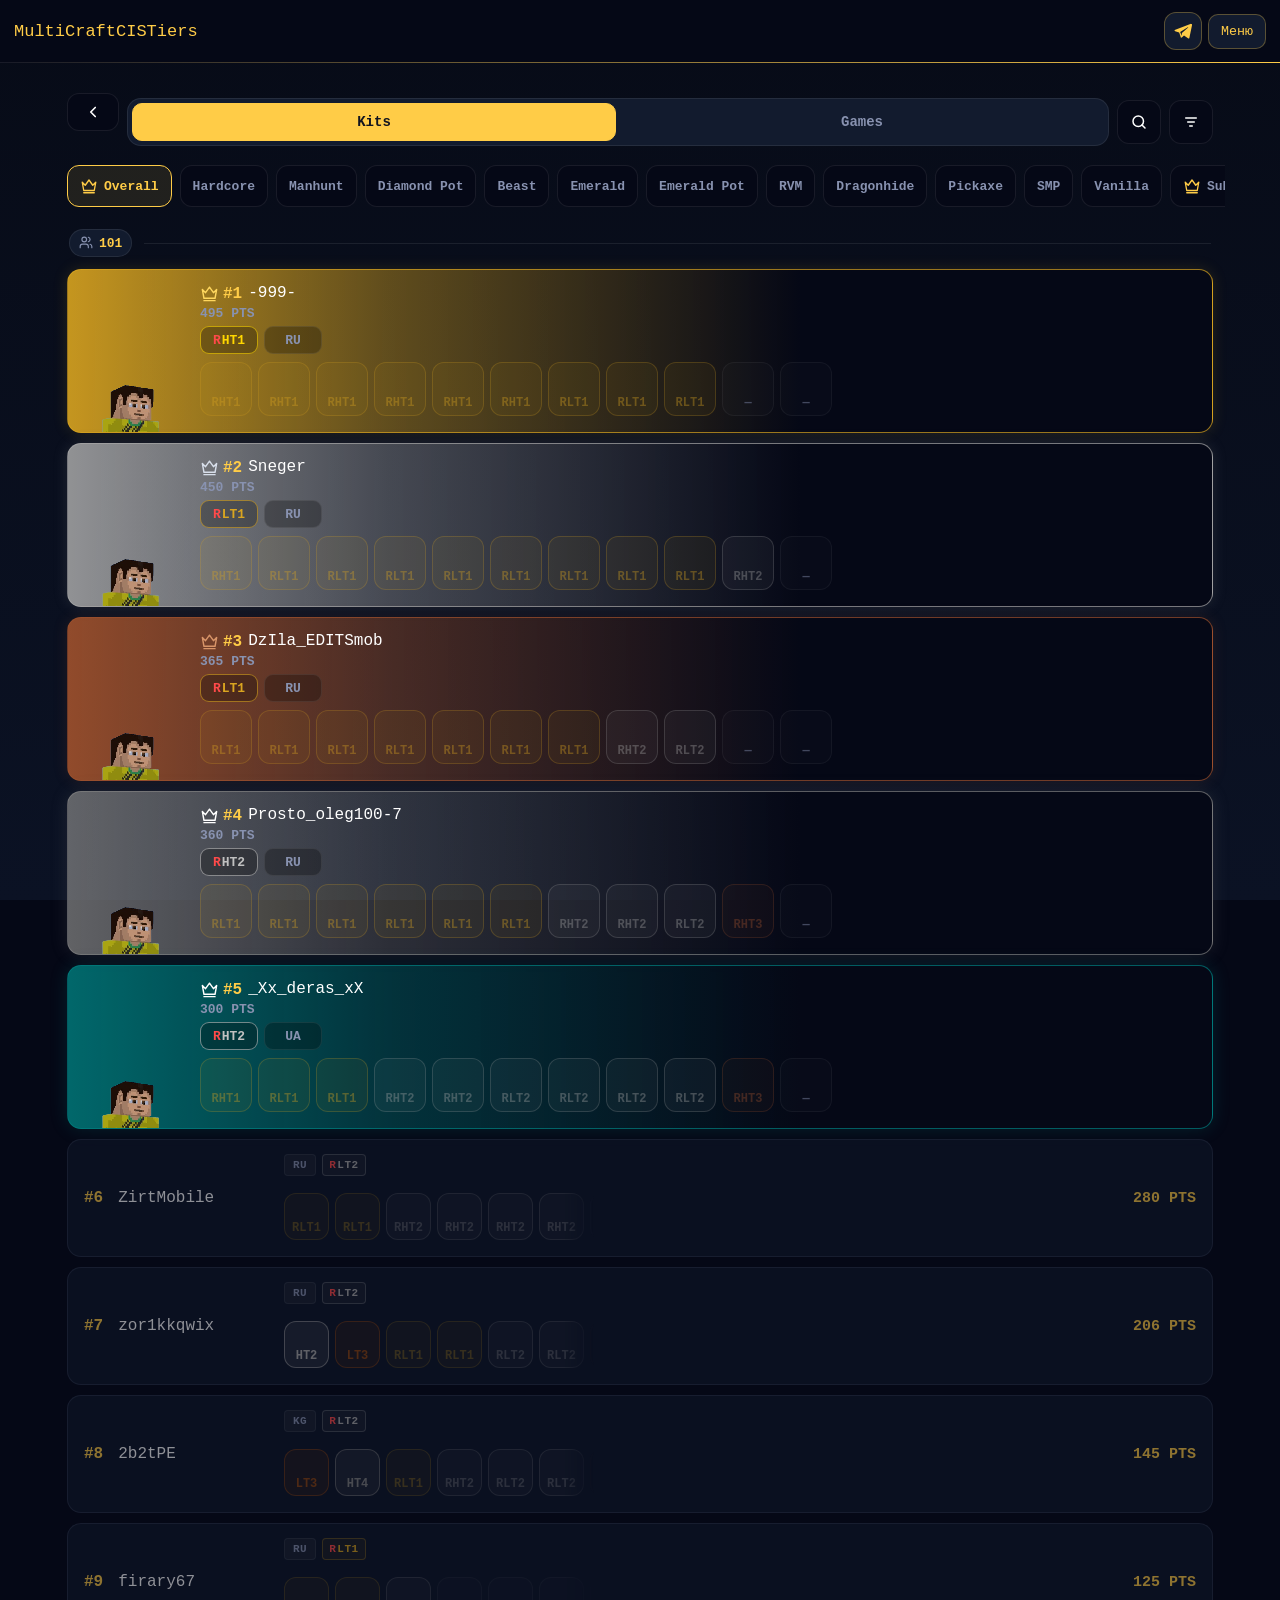
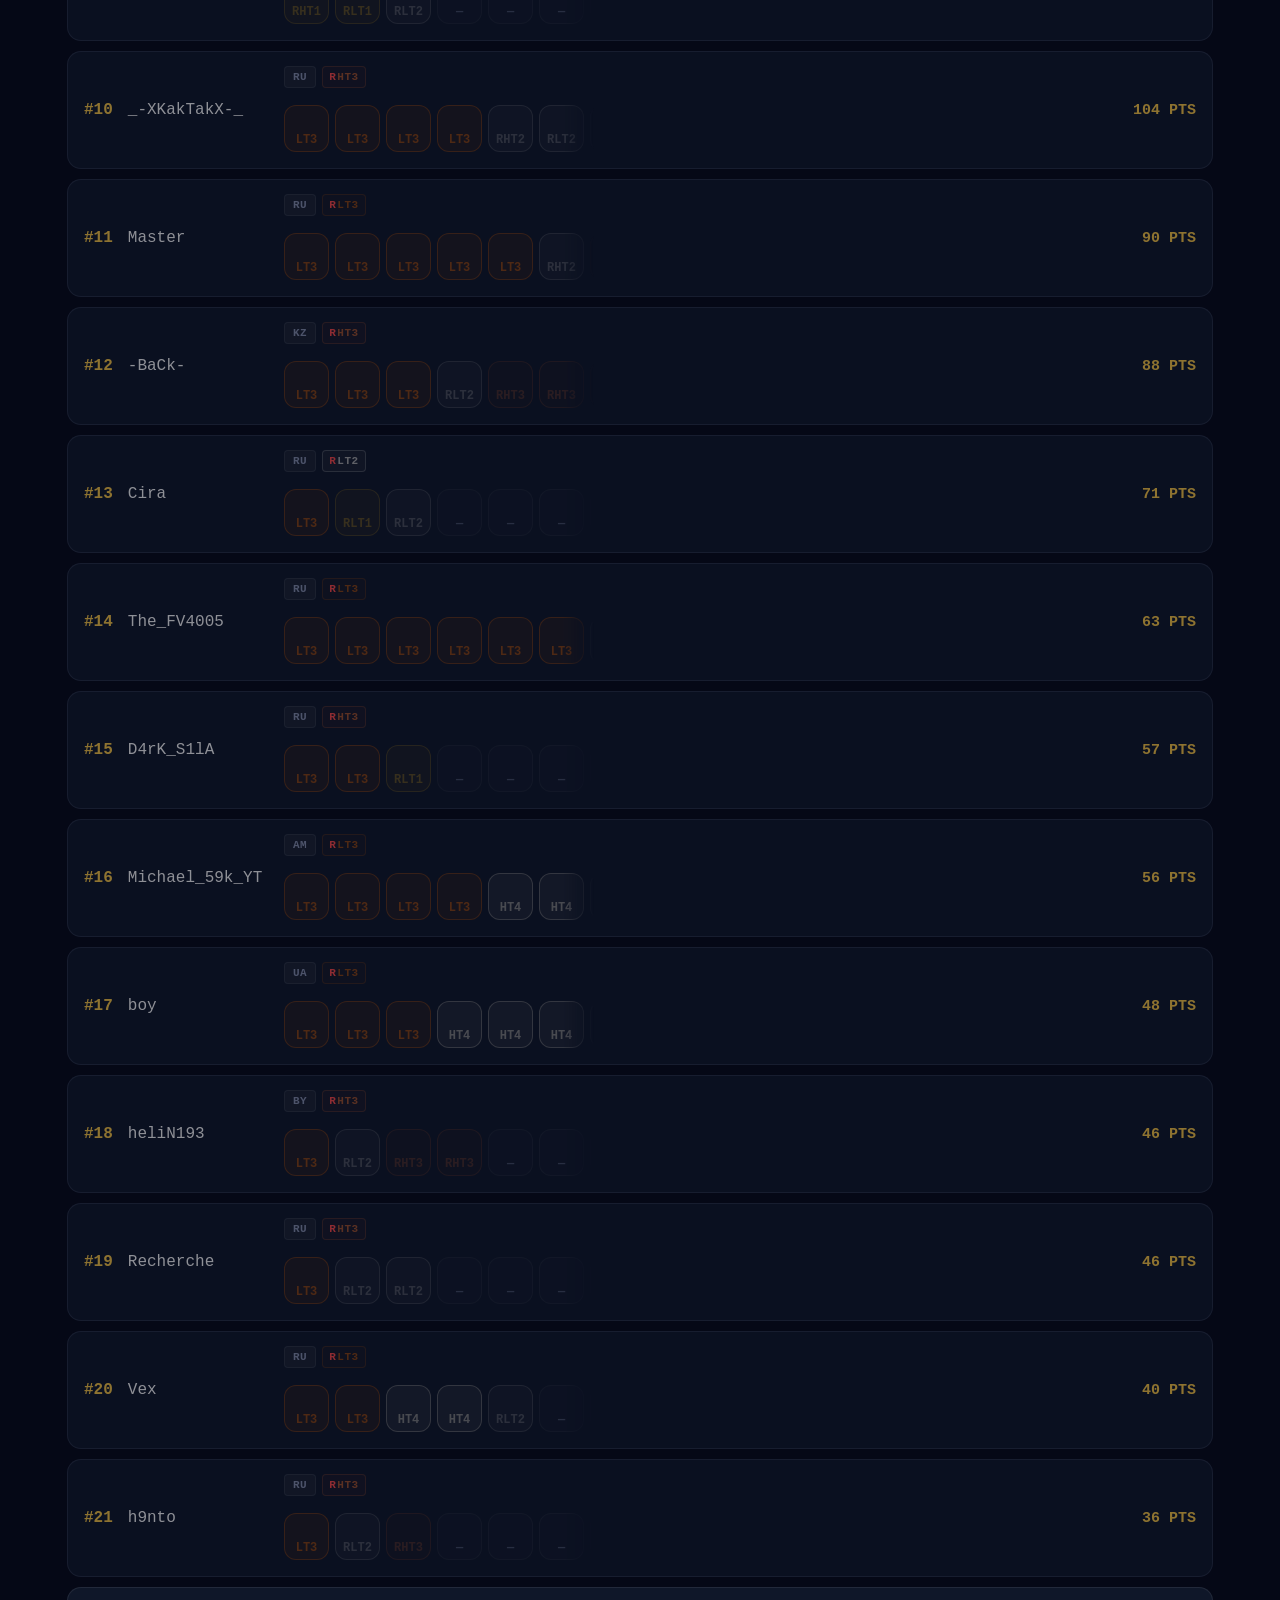
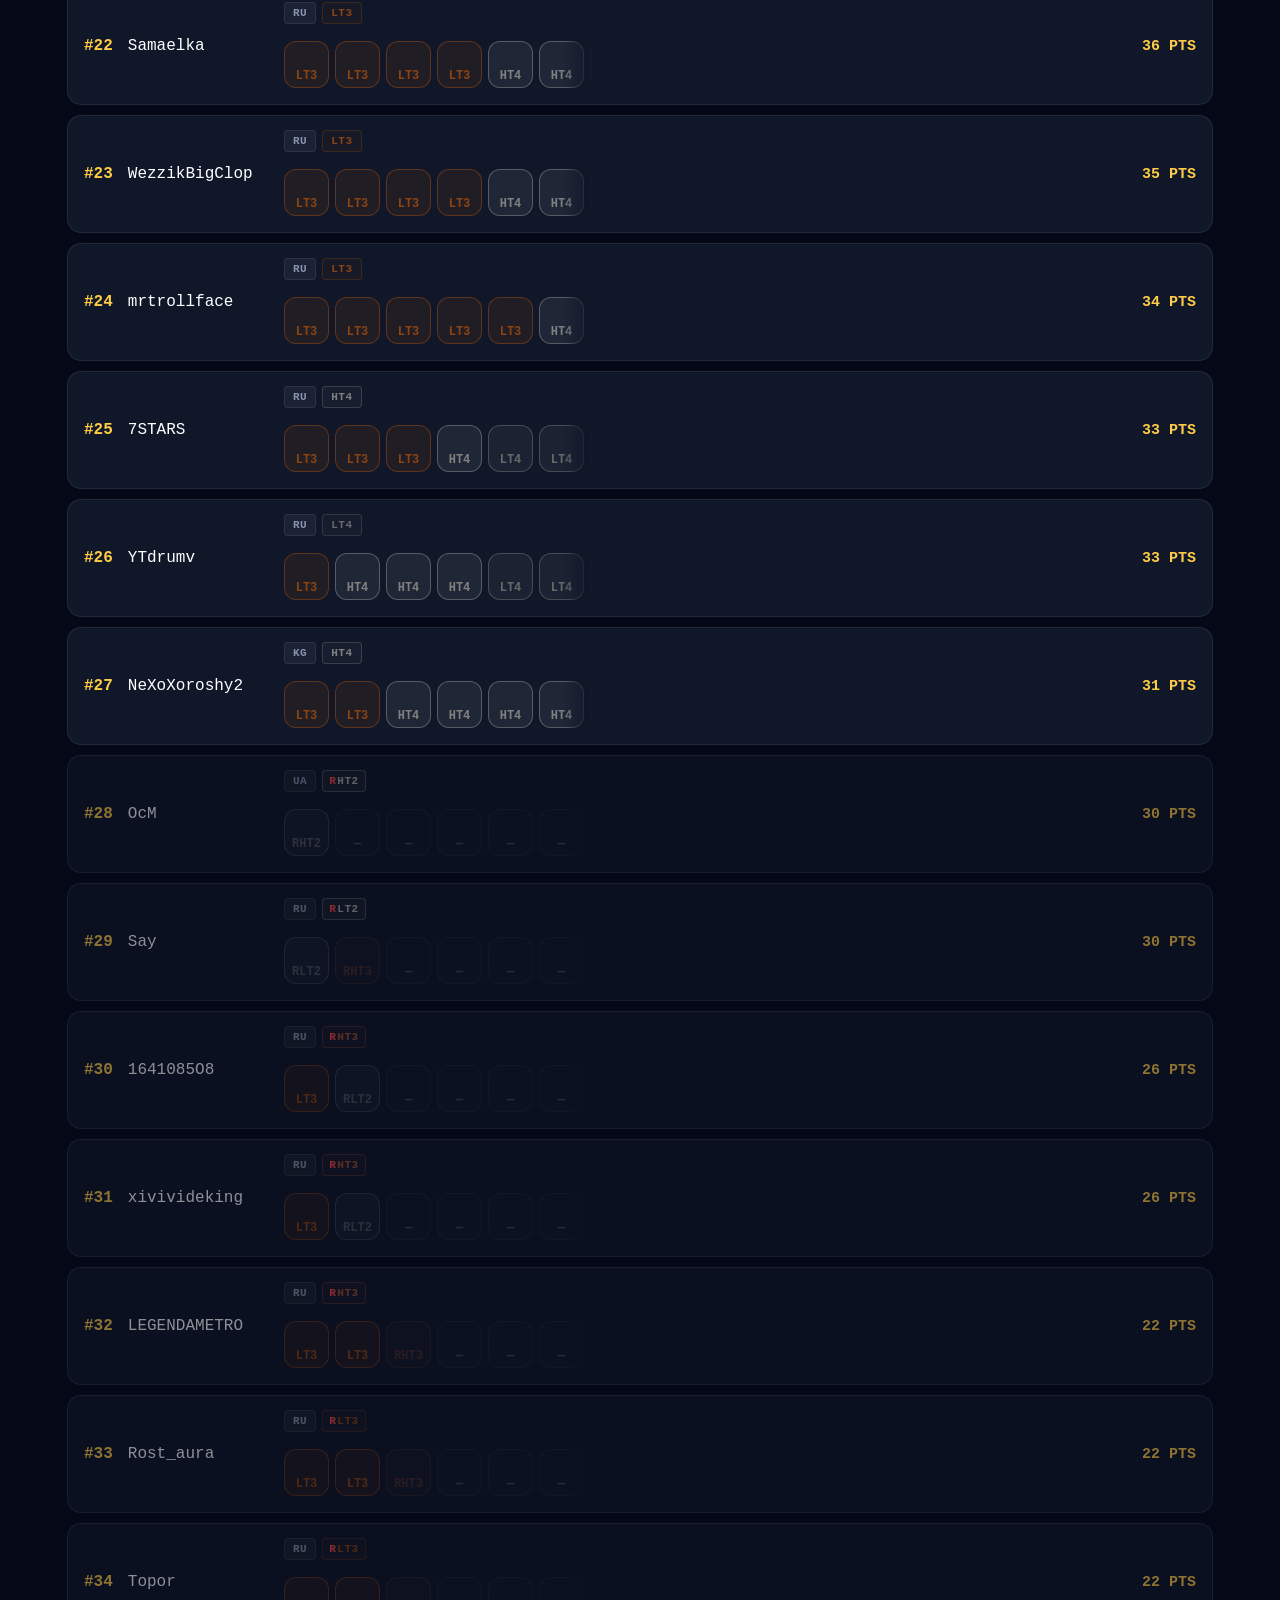
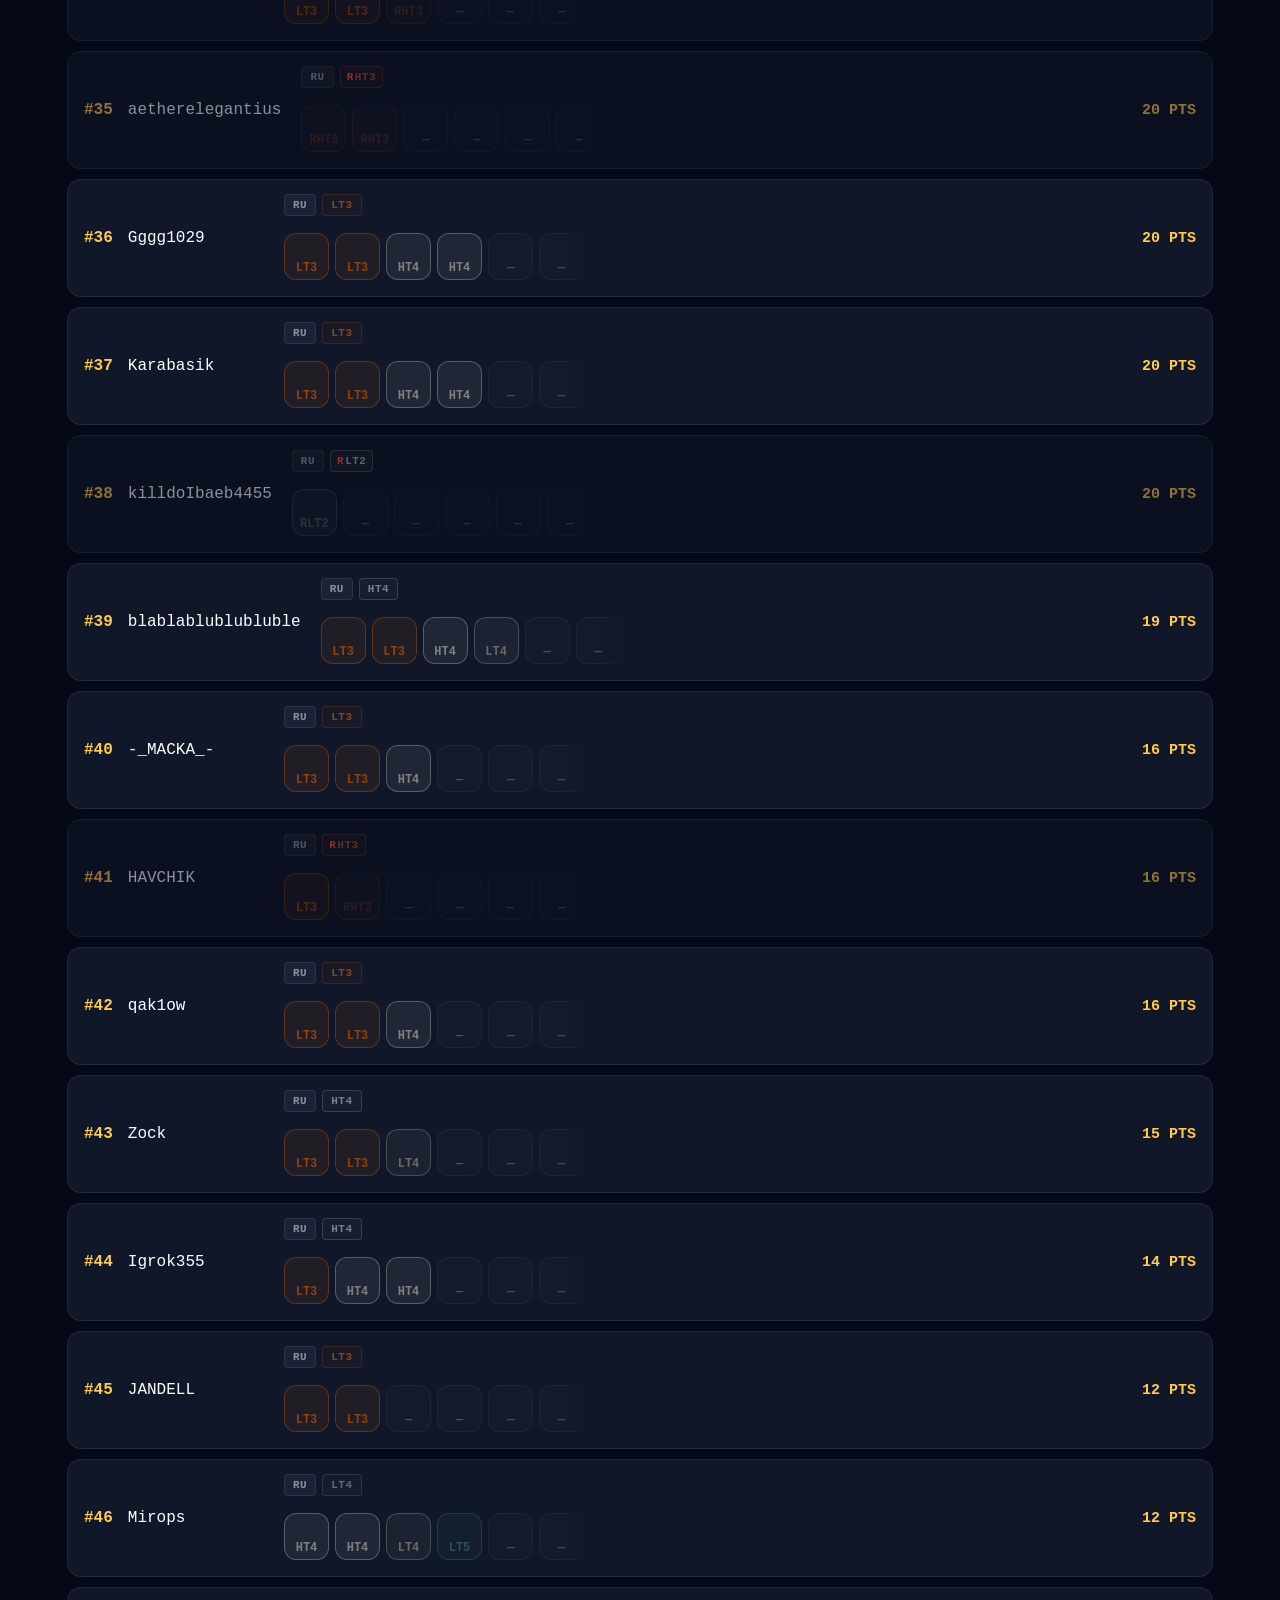
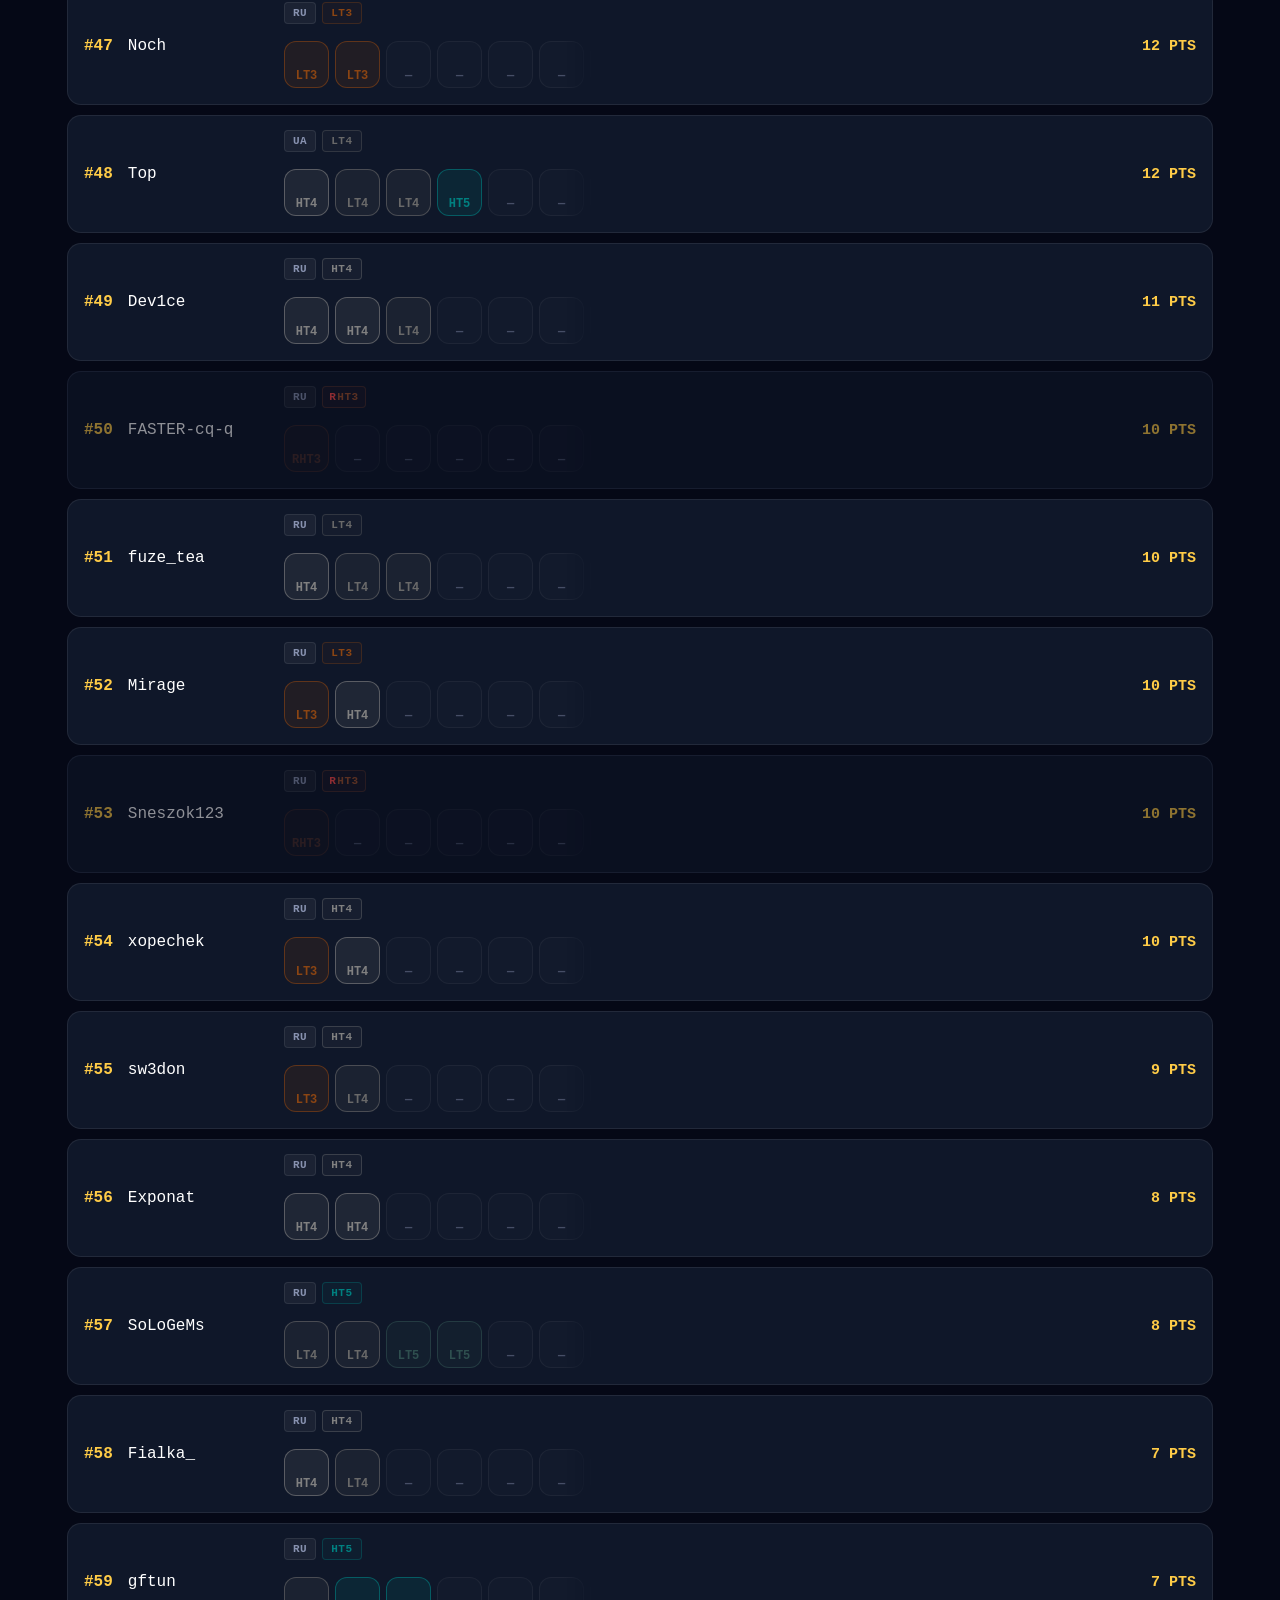
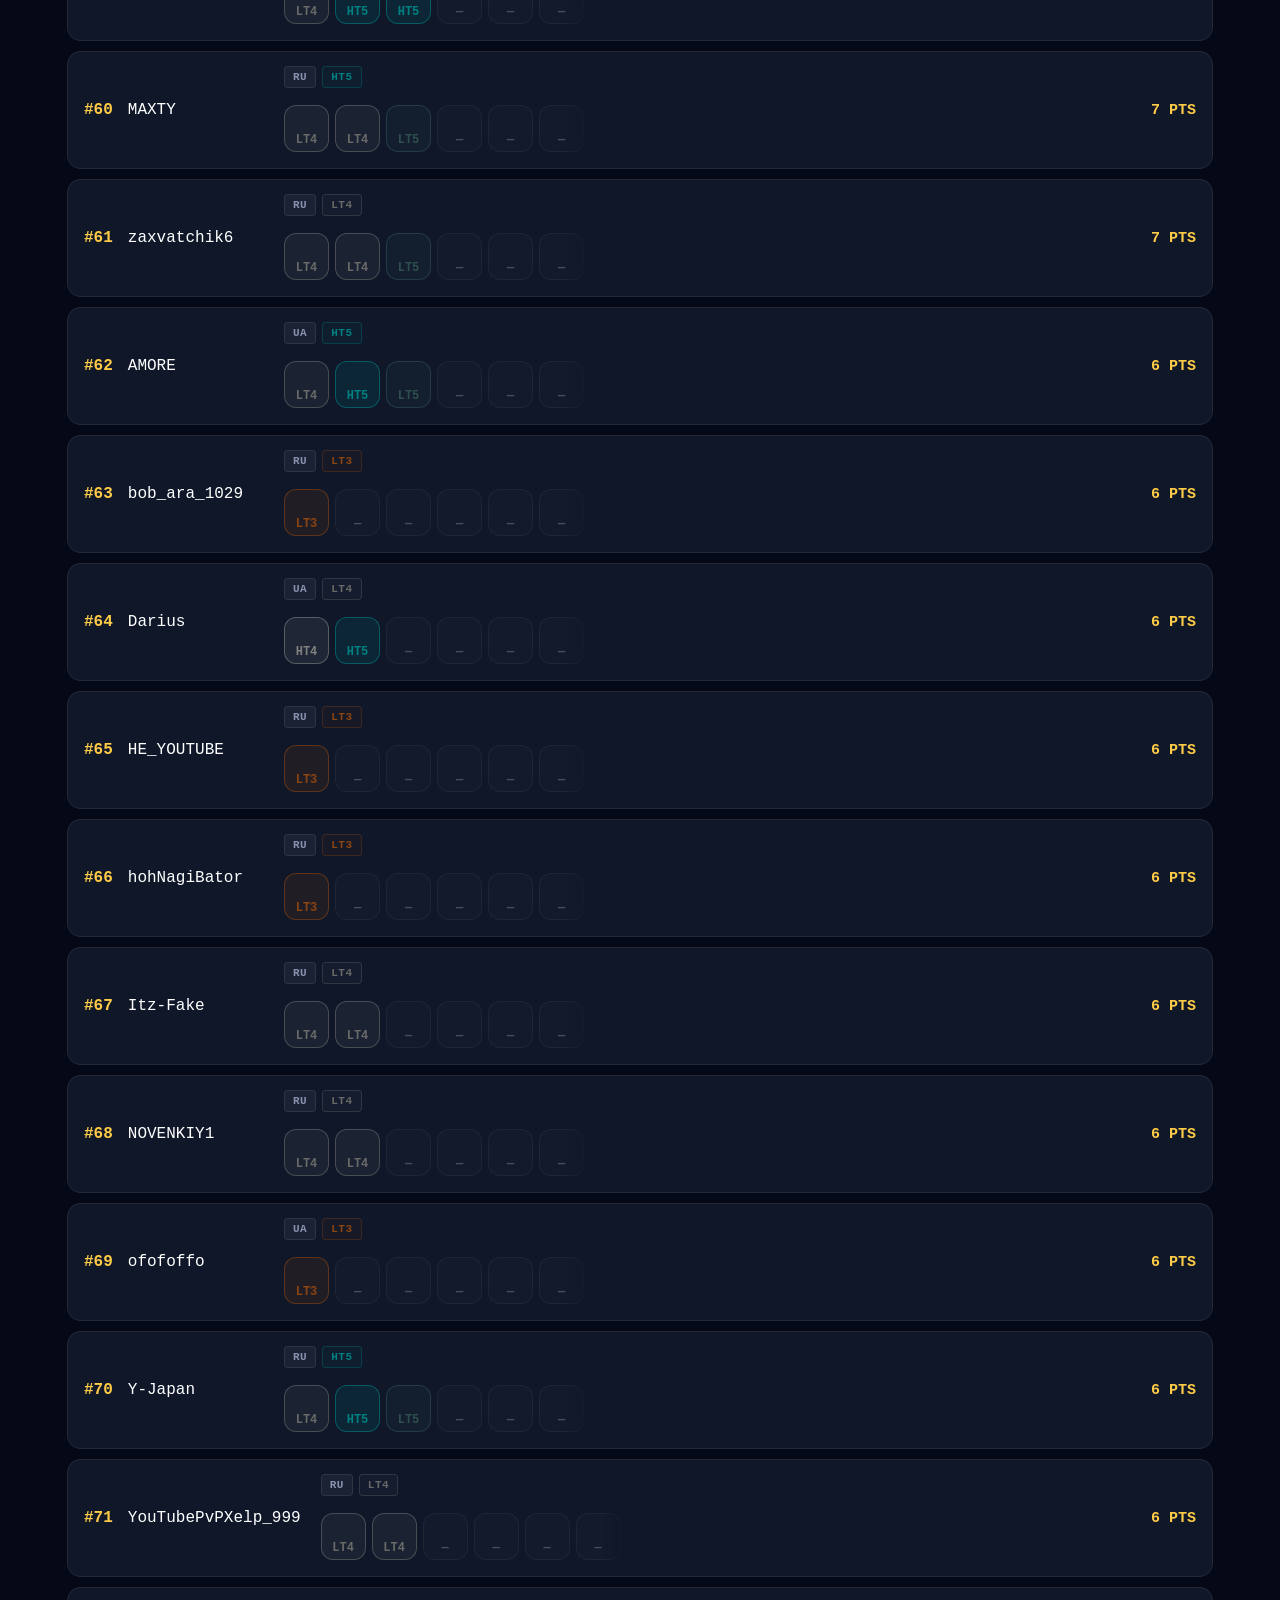
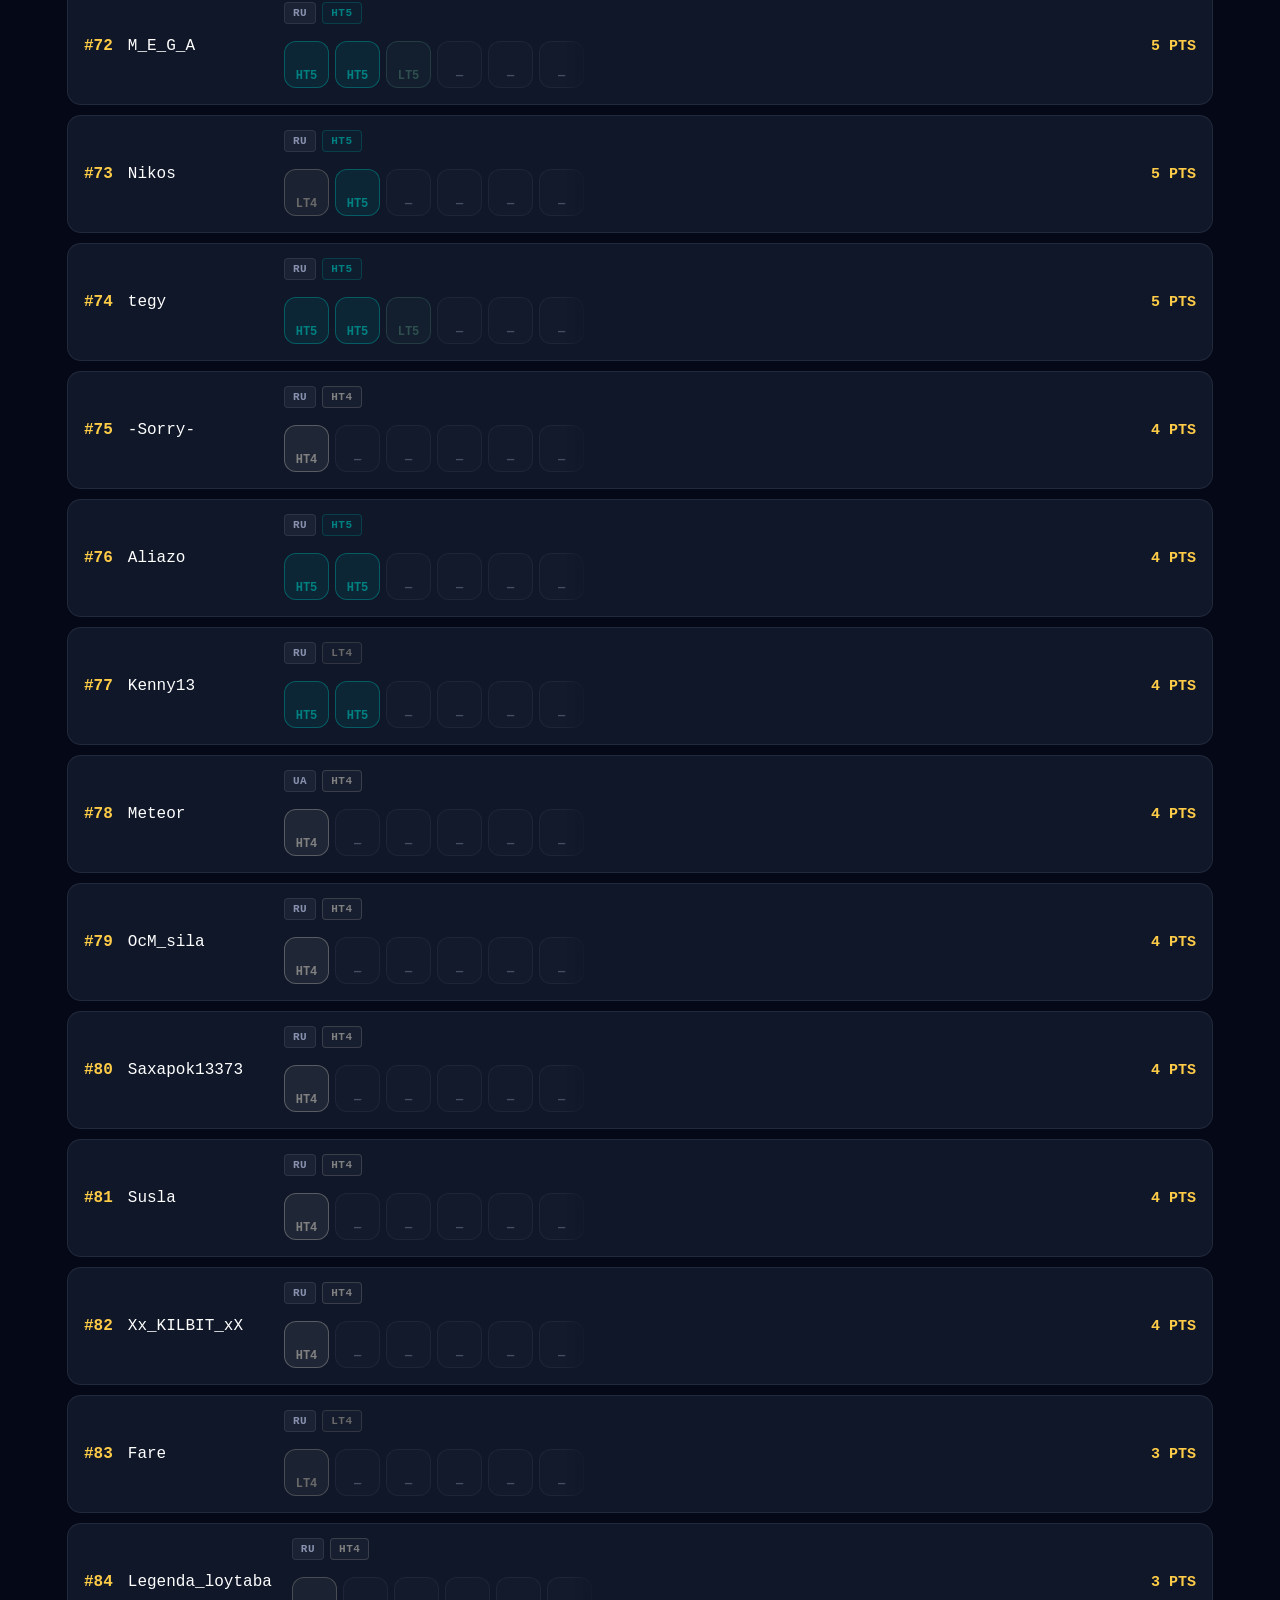
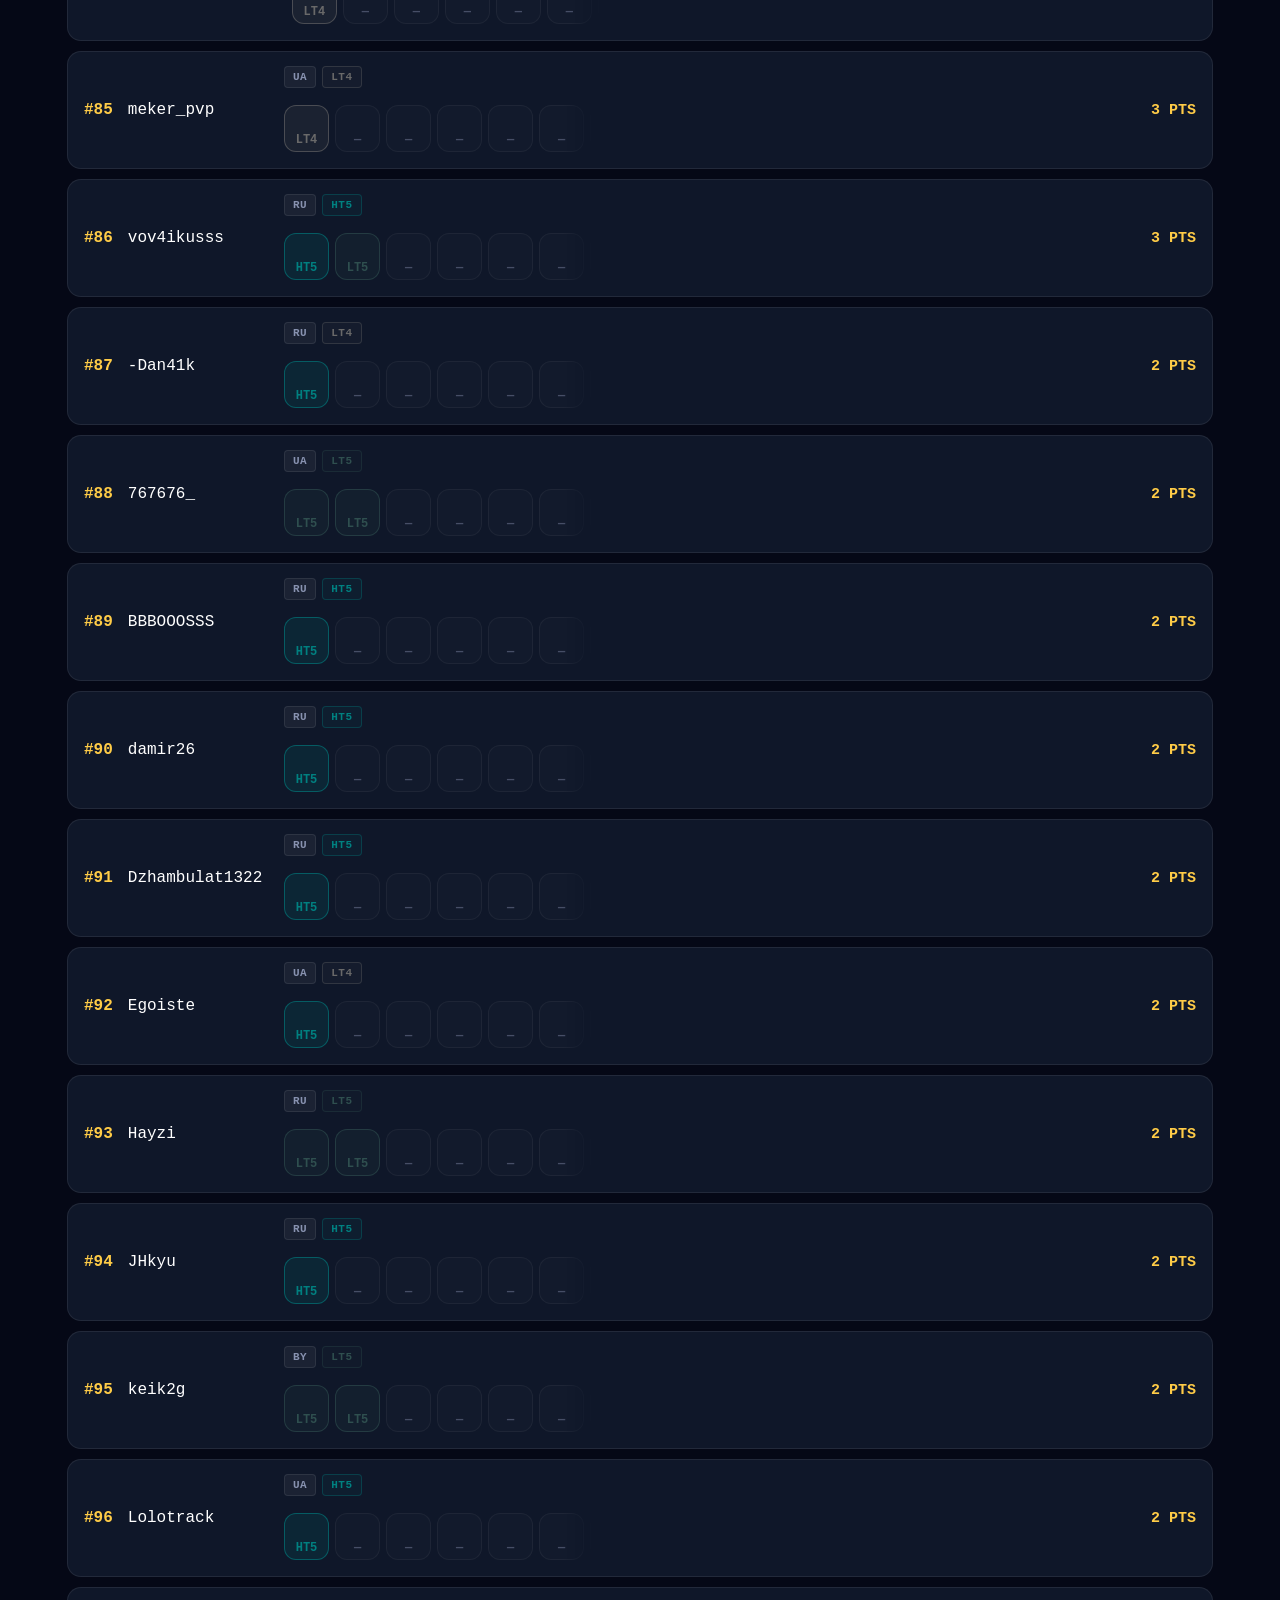
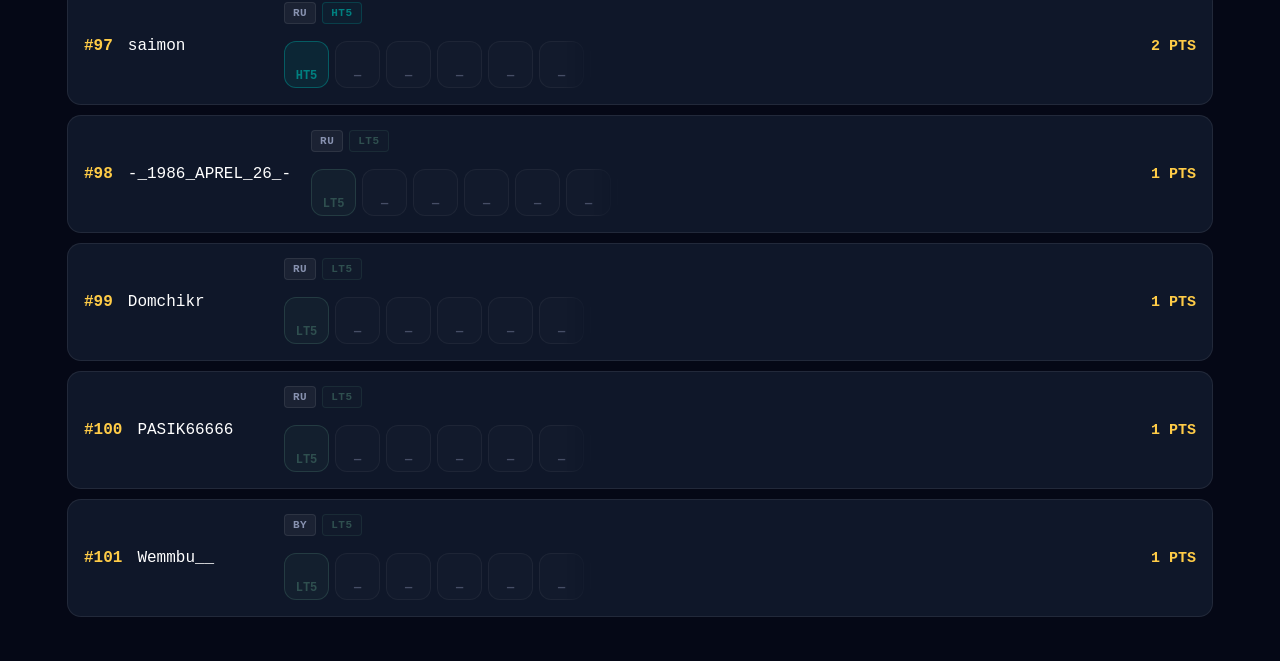
==== commit 367a06b3: "Update classic.html" ====
--- a/classic.html
+++ b/classic.html
@@ -2,254 +2,13 @@
 <html lang="ru">
 <head>
     <meta charset="UTF-8">
-    <meta name="viewport" content="width=device-width, initial-scale=1.0, maximum-scale=1.0, user-scalable=no">
-    <meta name="yandex-verification" content="9fd64b1c1badb957" />
-    <title>Classic PTS — MultiCraftCISTiers</title>
-    <meta name="description" content="Архив прежних рангов игроков MultiCraft PVP по системе PTS.">
-    <meta name="keywords" content="MultiCraft PVP, лидерборд, тиры, мобильные игроки, MultiCraft, рейтинг, Hardcore, Manhunt">
-    <meta name="author" content="MultiCraftCISTiers">
-    <meta name="theme-color" content="#070b17">
-    <meta property="og:title" content="MultiCraftCISTiers — PVP Leaderboard">
-    <meta property="og:description" content="Глобальный рейтинг мобильных PVP игроков MultiCraft. Узнай свой рейтинг и соревнуйся с лучшими.">
-    <meta property="og:image" content="https://zor1kww.github.io/MultiCraftCISTiers/assets/og-image.png">
-    <meta property="og:url" content="https://zor1kww.github.io/MultiCraftCISTiers/classic.html">
-    <meta property="og:type" content="website">
-    <meta name="twitter:card" content="summary_large_image">
-    <meta name="twitter:title" content="MultiCraftCISTiers — PVP Leaderboard">
-    <meta name="twitter:description" content="Глобальный рейтинг мобильных PVP игроков MultiCraft.">
-    <meta name="twitter:image" content="https://zor1kww.github.io/MultiCraftCISTiers/assets/og-image.png">
-    <link rel="canonical" href="https://zor1kww.github.io/MultiCraftCISTiers/classic.html">
-    <link rel="stylesheet" href="css/style.css?v=2.2.0">
-    <script type="application/ld+json">
-    {
-        "@context": "https://schema.org",
-        "@type": "WebApplication",
-        "name": "MultiCraftCISTiers",
-        "description": "Официальный лидерборд мобильных игроков MultiCraft PVP",
-        "url": "https://zor1kww.github.io/MultiCraftCISTiers/",
-        "applicationCategory": "GamesApp",
-        "offers": {
-            "@type": "Offer",
-            "price": "0",
-            "priceCurrency": "USD"
-        },
-        "creator": {
-            "@type": "Organization",
-            "name": "MultiCraftCISTiers"
-        }
-    }
-    </script>
+    <meta name="viewport" content="width=device-width, initial-scale=1.0">
+    <meta http-equiv="refresh" content="0;url=index.html#/kits">
+    <link rel="canonical" href="index.html#/kits">
+    <title>Kits PTS — MultiCraftCISTiers</title>
 </head>
 <body>
-
-<div class="modal-overlay" id="profileModal" onclick="closeModal()">
-    <div class="modal-card" onclick="event.stopPropagation()">
-        <div class="modal-header">
-            <div class="modal-title-box">
-                <h2 id="modalPlayerName">Игрок</h2>
-                <p id="modalPlayerMeta">RU PC</p>
-                <p id="modalPenaltyTotal" class="modal-penalty-total" style="display:none;"></p>
-                <div id="modalRoleContainer"></div>
-            </div>
-            <button class="close-modal-btn" onclick="closeModal()">✕</button>
-        </div>
-        <div class="modal-body">
-            <div class="modal-grid">
-                <div class="modal-block">
-                    <h4>Main Tiers</h4>
-                    <div id="modalMainRows"></div>
-                    <div class="modal-block-footer" id="modalMainTotal">Всего за Main: 0 PTS</div>
-                </div>
-                <div class="modal-block">
-                    <h4>Sub Tiers</h4>
-                    <div id="modalSubRows"></div>
-                    <div class="modal-block-footer" id="modalSubTotal">Всего за Sub: 0 PTS</div>
-                </div>
-            </div>
-
-            <div class="modal-block modal-duels-block">
-                <h4>Дуэли</h4>
-                <div id="modalDuelsRows" class="duels-list"></div>
-            </div>
-        </div>
-    </div>
-</div>
-
-<div class="sidebar" id="sidebar">
-    <h3>Навигация</h3>
-    <a href="#" onclick="switchTab('mainPage')">Главная</a>
-    <a href="#" onclick="switchTab('duelsTab')">Дуэли</a>
-    <a href="index.html?tab=testingTab">Как играть</a>
-    <a href="index.html?tab=otherInfoTab">Другая информация</a>
-    <a href="https://t.me/MultiCraftCISTiers" target="_blank">Telegram</a>
-    
-    <div class="theme-toggle-container">
-        <button class="theme-toggle-btn" id="themeToggleBtn" onclick="toggleTheme()">Светлая тема</button>
-        <button class="theme-toggle-btn" id="inviteBtn" onclick="copyInviteCode()" style="margin-top: 10px;">UA75LL01</button>
-    </div>
-</div>
-
-<header class="header">
-    <div class="logo">MultiCraftCISTiers</div>
-    <div class="header-right">
-        <button class="menu-btn" id="menuBtn">Меню</button>
-    </div>
-</header>
-
-<div class="main-page" id="mainPage" style="display: block;">
-    <div class="hero">
-        <p>Архив прежних рангов СНГ PvP комьюнити MultiCraft по системе PTS. Тесты больше не проводятся, актуальный рейтинг ведётся по Elo во вкладке Beta Elo.</p>
-
-        <div class="tg-wrapper">
-            <a class="telegram-btn" href="https://t.me/MultiCraftCISTiers" target="_blank">Telegram</a>
-        </div>
-
-        <nav class="mode-switch" aria-label="Режим рейтинга">
-            <a class="mode-switch-btn" href="index.html">Beta Elo</a>
-            <a class="mode-switch-btn active" href="classic.html" aria-current="page">Classic PTS</a>
-        </nav>
-
-        <div class="filters">
-            <input type="text" id="searchInput" placeholder="Поиск игрока...">
-            
-            <div class="custom-select" id="kitFilterCustom">
-                <button type="button" class="custom-select-trigger" id="kitFilterTrigger">
-                    <span id="kitFilterLabel">Main Kits</span>
-                    <svg class="custom-select-arrow" width="12" height="8" viewBox="0 0 12 8" fill="none"><path d="M1 1L6 6L11 1" stroke="currentColor" stroke-width="2" stroke-linecap="round" stroke-linejoin="round"/></svg>
-                </button>
-                <div class="custom-select-panel" id="kitFilterPanel">
-                    <div class="custom-select-option custom-select-option-group selected" data-value="all" style="font-weight:700;">Main Kits</div>
-                    <div class="custom-select-option" data-value="Hardcore">Hardcore</div>
-                    <div class="custom-select-option" data-value="Manhunt">Manhunt</div>
-                    <div class="custom-select-option" data-value="Diamond Pot">Diamond Pot</div>
-                    <div class="custom-select-option" data-value="Beast">Beast</div>
-                    <div class="custom-select-option" data-value="Emerald">Emerald</div>
-                    <div class="custom-select-option" data-value="Emerald Pot">Emerald Pot</div>
-                    <div class="custom-select-option" data-value="RVM">RVM</div>
-                    <div class="custom-select-option" data-value="Dragonhide">Dragonhide</div>
-                    <div class="custom-select-option" data-value="Pickaxe">Pickaxe</div>
-                    <div class="custom-select-option" data-value="SMP">SMP</div>
-                    <div class="custom-select-option" data-value="Vanilla">Vanilla</div>
-                    <div class="custom-select-option custom-select-option-group" data-value="sub-all" style="font-weight:700;">Sub Kits</div>
-                    <div class="custom-select-option" data-value="Combo">Combo</div>
-                    <div class="custom-select-option" data-value="Gapple">Gapple</div>
-                    <div class="custom-select-option" data-value="Mace">Mace</div>
-                    <div class="custom-select-option" data-value="Crystal">Crystal</div>
-                </div>
-            </div>
-        </div>
-        
-        <div class="filters-row-2">
-            <div class="custom-select" id="regionFilterCustom">
-                <button type="button" class="custom-select-trigger" id="regionFilterTrigger">
-                    <span id="regionFilterLabel">Все регионы СНГ</span>
-                    <svg class="custom-select-arrow" width="12" height="8" viewBox="0 0 12 8" fill="none"><path d="M1 1L6 6L11 1" stroke="currentColor" stroke-width="2" stroke-linecap="round" stroke-linejoin="round"/></svg>
-                </button>
-                <div class="custom-select-panel" id="regionFilterPanel">
-                    <div class="custom-select-option selected" data-value="all">Все регионы СНГ</div>
-                    <div class="custom-select-option" data-value="RU">RU</div>
-                    <div class="custom-select-option" data-value="UA">UA</div>
-                    <div class="custom-select-option" data-value="BY">BY</div>
-                    <div class="custom-select-option" data-value="KZ">KZ</div>
-                    <div class="custom-select-option" data-value="UZ">UZ</div>
-                    <div class="custom-select-option" data-value="KG">KG</div>
-                    <div class="custom-select-option" data-value="AM">AM</div>
-                    <div class="custom-select-option" data-value="AZ">AZ</div>
-                    <div class="custom-select-option" data-value="MD">MD</div>
-                    <div class="custom-select-option" data-value="TJ">TJ</div>
-                </div>
-            </div>
-        </div>
-
-        <div class="filters-row-3">
-            <label class="checkbox-label">
-                <input type="checkbox" id="retiredToggle" checked>
-                Показывать Retired в топе (наравне по PTS)
-            </label>
-        </div>
-
-        <h2 class="section-title" id="tableSubtitle">OVERALL LEADERBOARD</h2>
-        <div class="players-list" id="playersList"></div>
-    </div>
-</div>
-
-<!-- ============================================================
-     ВКЛАДКА "ДУЭЛИ" — глобальный лог всех дуэлей по всем игрокам
-     ============================================================ -->
-<div class="tab-content" id="duelsTab" style="display: none;">
-    <h2 class="section-title">Дуэли</h2>
-    <p class="hub-intro" id="duelsHubIntro">Все зафиксированные поединки на платформе.</p>
-
-    <div class="filters">
-        <input type="text" id="duelsSearchInput" placeholder="Поиск по игроку или оппоненту...">
-
-        <div class="custom-select" id="duelsKitFilterCustom">
-            <button type="button" class="custom-select-trigger" id="duelsKitFilterTrigger">
-                <span id="duelsKitFilterLabel">Все киты</span>
-                <svg class="custom-select-arrow" width="12" height="8" viewBox="0 0 12 8" fill="none"><path d="M1 1L6 6L11 1" stroke="currentColor" stroke-width="2" stroke-linecap="round" stroke-linejoin="round"/></svg>
-            </button>
-            <div class="custom-select-panel" id="duelsKitFilterPanel">
-                <div class="custom-select-option selected" data-value="all">Все киты</div>
-                <div class="custom-select-option custom-select-option-group" data-value="main-all" style="font-weight:700;">Main Kits</div>
-                <div class="custom-select-option" data-value="Hardcore">Hardcore</div>
-                <div class="custom-select-option" data-value="Manhunt">Manhunt</div>
-                <div class="custom-select-option" data-value="Diamond Pot">Diamond Pot</div>
-                <div class="custom-select-option" data-value="Beast">Beast</div>
-                <div class="custom-select-option" data-value="Emerald">Emerald</div>
-                <div class="custom-select-option" data-value="Emerald Pot">Emerald Pot</div>
-                <div class="custom-select-option" data-value="RVM">RVM</div>
-                <div class="custom-select-option" data-value="Dragonhide">Dragonhide</div>
-                <div class="custom-select-option" data-value="Pickaxe">Pickaxe</div>
-                <div class="custom-select-option" data-value="SMP">SMP</div>
-                <div class="custom-select-option" data-value="Vanilla">Vanilla</div>
-                <div class="custom-select-option custom-select-option-group" data-value="sub-all" style="font-weight:700;">Sub Kits</div>
-                <div class="custom-select-option" data-value="Combo">Combo</div>
-                <div class="custom-select-option" data-value="Gapple">Gapple</div>
-                <div class="custom-select-option" data-value="Mace">Mace</div>
-                <div class="custom-select-option" data-value="Crystal">Crystal</div>
-            </div>
-        </div>
-    </div>
-
-    <div class="filters-row-3" style="display:flex; flex-direction:column; align-items:flex-start; gap:12px;">
-        <label class="checkbox-label">
-            <input type="checkbox" id="duelsQualToggle">
-            Квалификации
-        </label>
-        <label class="checkbox-label">
-            <input type="checkbox" id="duelsHighToggle">
-            Высокие Результаты
-        </label>
-    </div>
-
-    <div class="duels-list duels-list-global" id="globalDuelsList"></div>
-</div>
-
-
-<script src="js/classic-config.js?v=2.2.0"></script>
-<script>
-function loadPlayersScript(url, callback) {
-    const script = document.createElement('script');
-    const cacheBuster = '?v=' + new Date().getTime();
-    script.src = url + cacheBuster;
-    script.onload = () => callback(true);
-    script.onerror = () => callback(false);
-    document.head.appendChild(script);
-}
-window.addEventListener('DOMContentLoaded', () => {
-    loadPlayersScript('players/players.js', (success) => {
-        if (success && typeof players !== 'undefined') {
-            if (typeof window.onPlayersLoaded === 'function') window.onPlayersLoaded();
-        } else {
-            loadPlayersScript('players.js', (successRoot) => {
-                if (successRoot && typeof players !== 'undefined') {
-                    if (typeof window.onPlayersLoaded === 'function') window.onPlayersLoaded();
-                }
-            });
-        }
-    });
-});
-</script>
-<script src="js/classic.js?v=2.2.0"></script>
+    <p><a href="index.html#/kits">Открыть рейтинг Kits PTS</a></p>
+    <script>location.replace('index.html#/kits');</script>
 </body>
-</html>+</html>
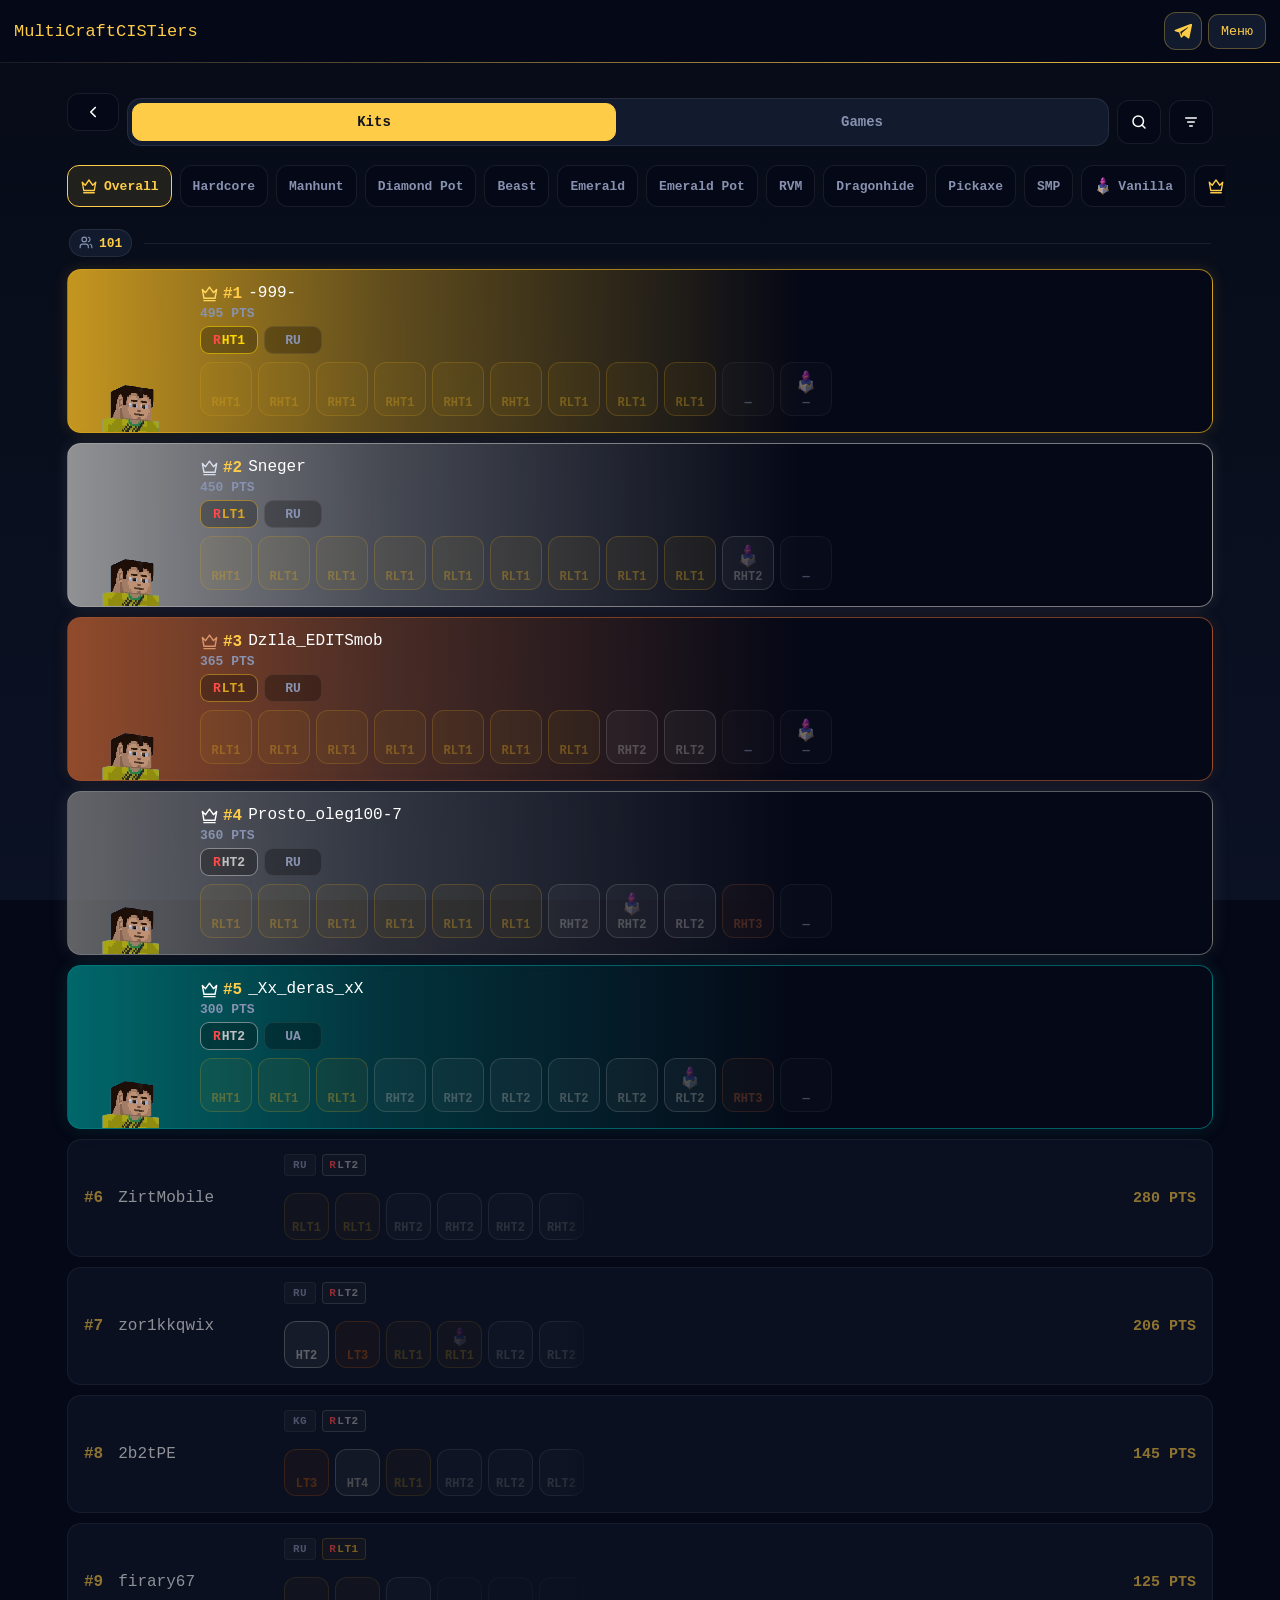
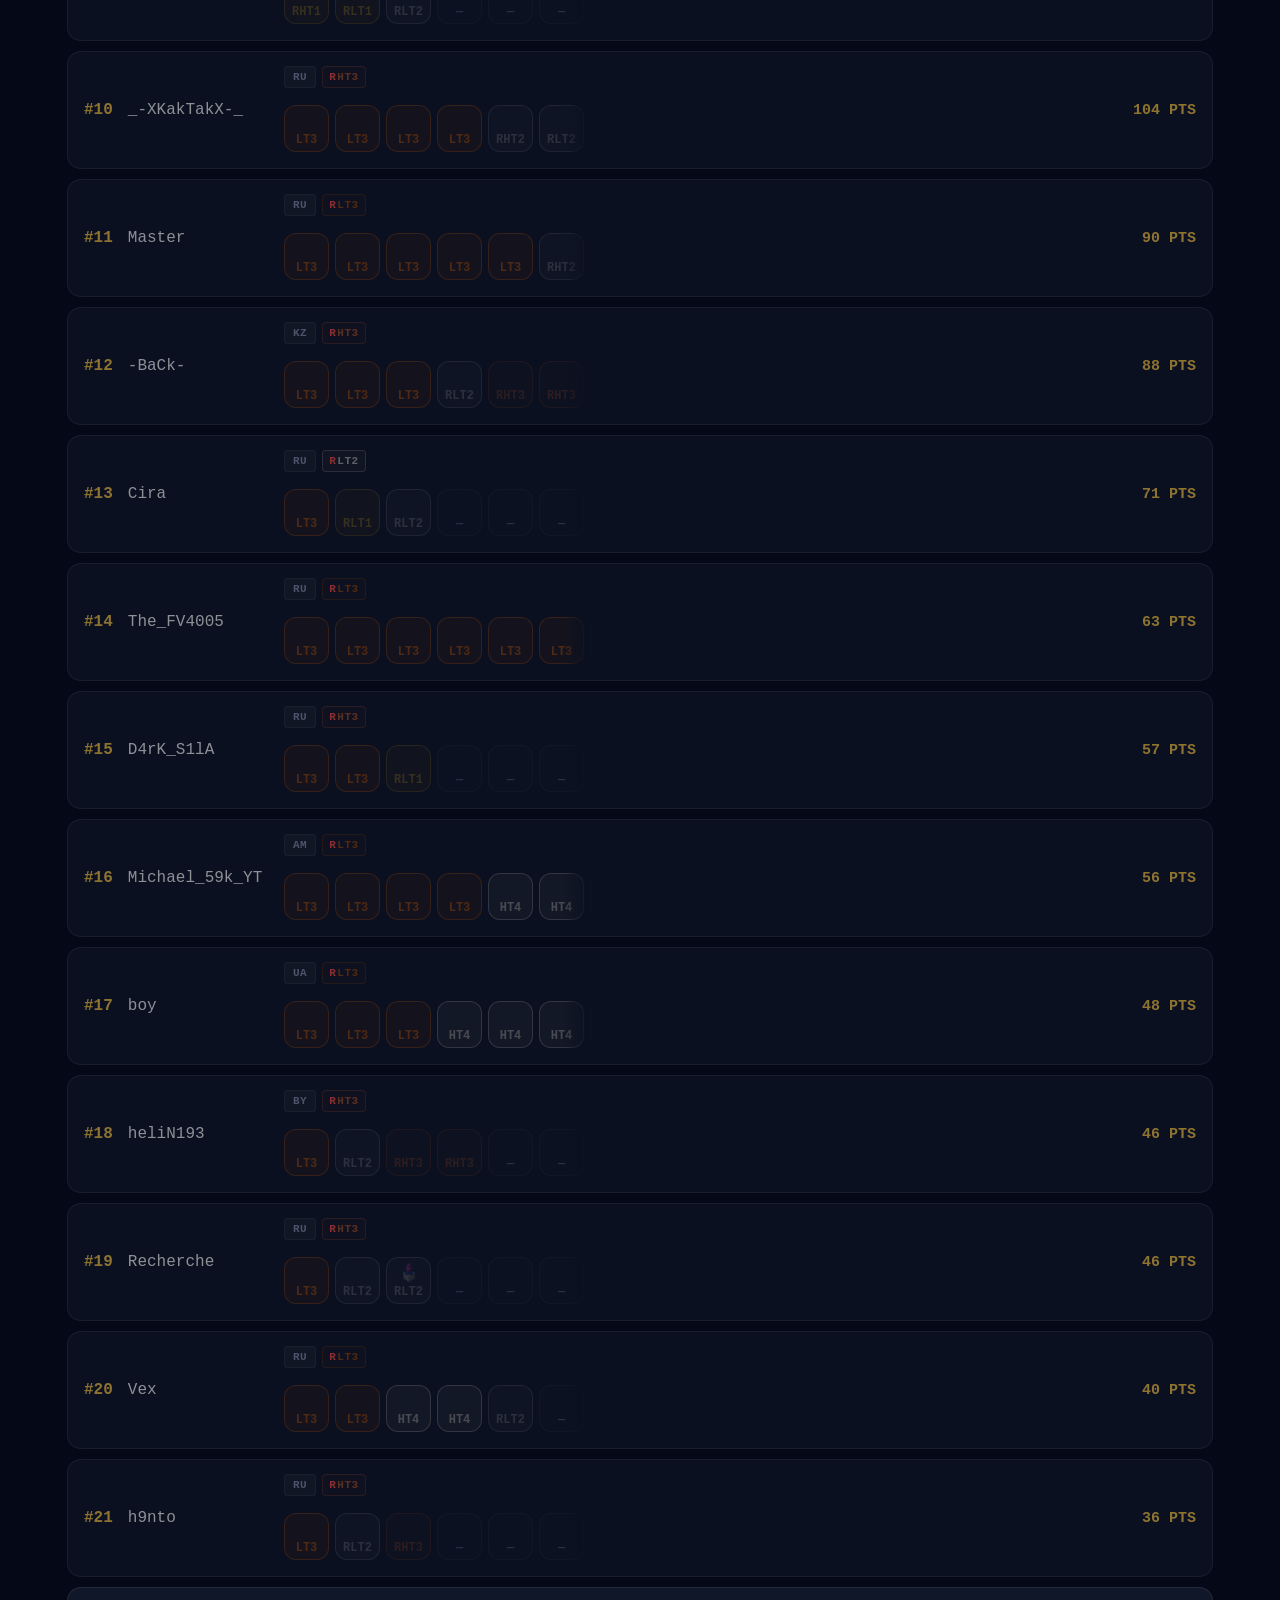
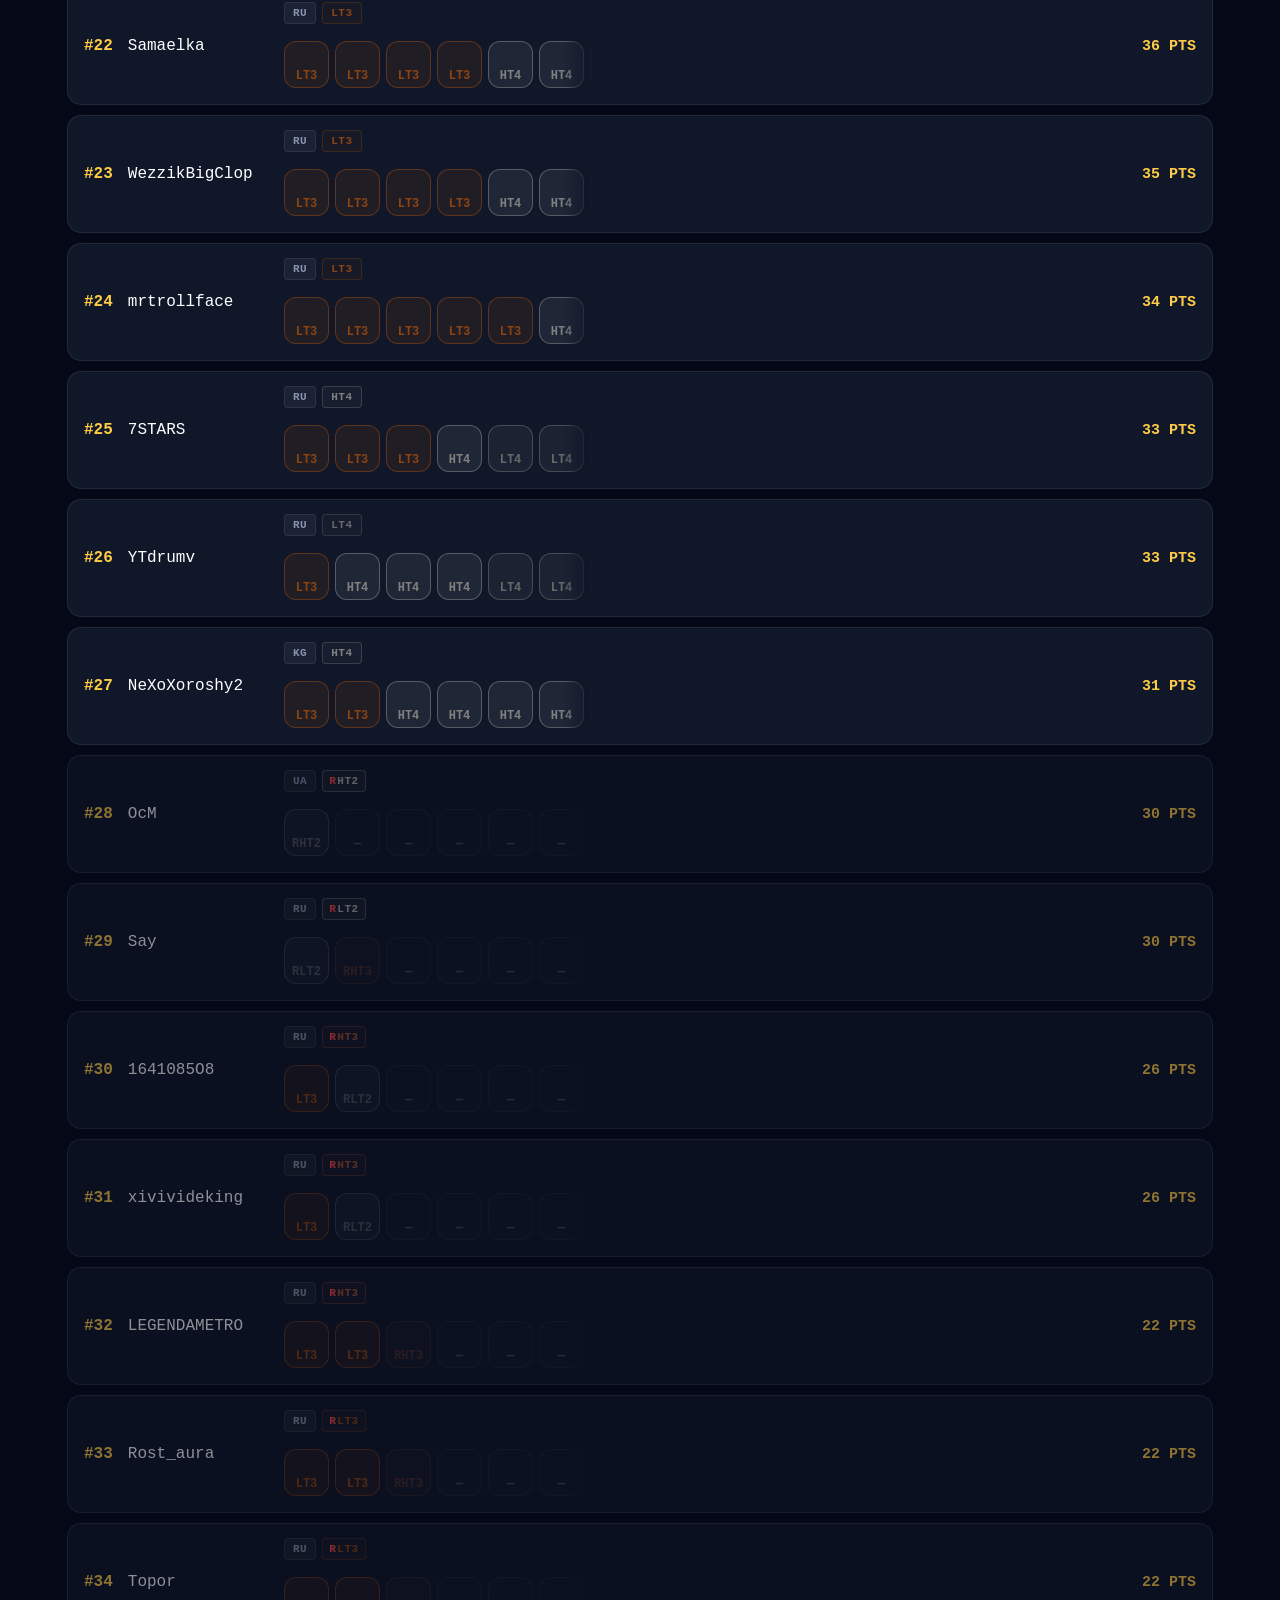
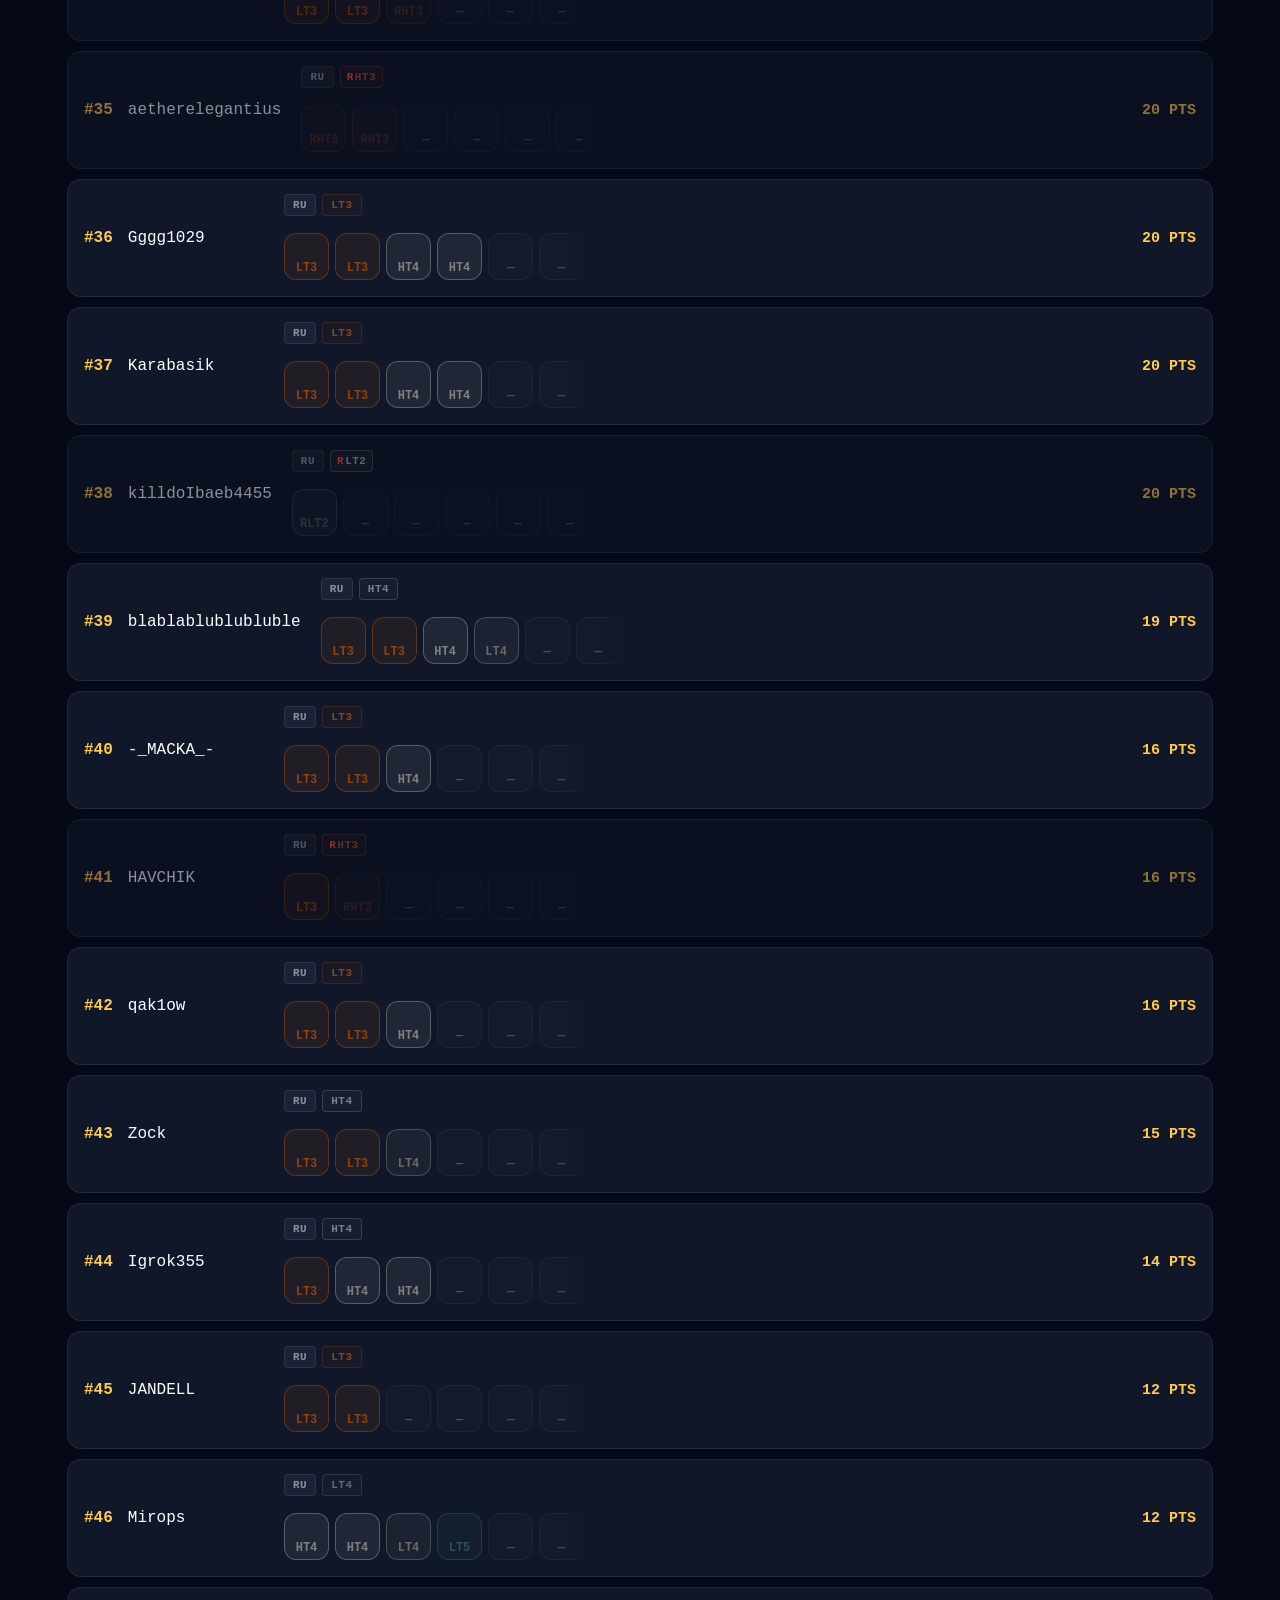
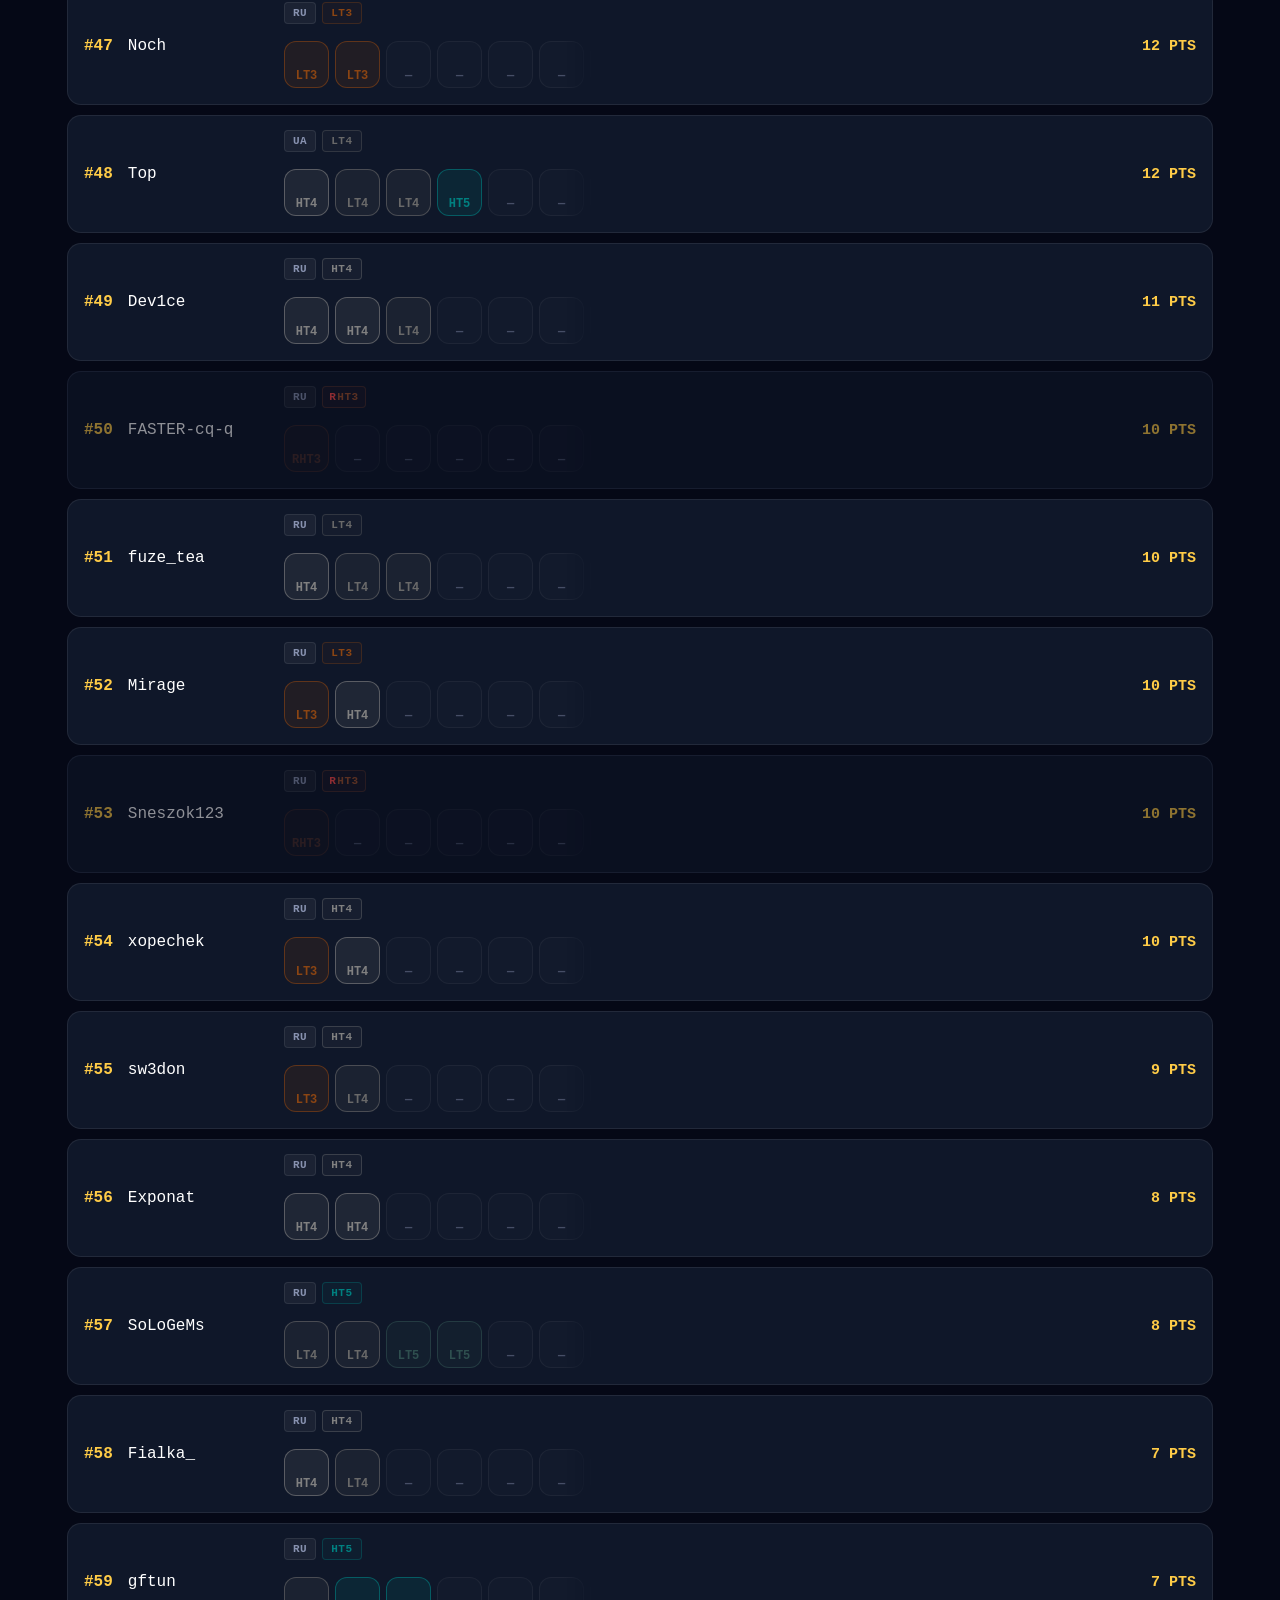
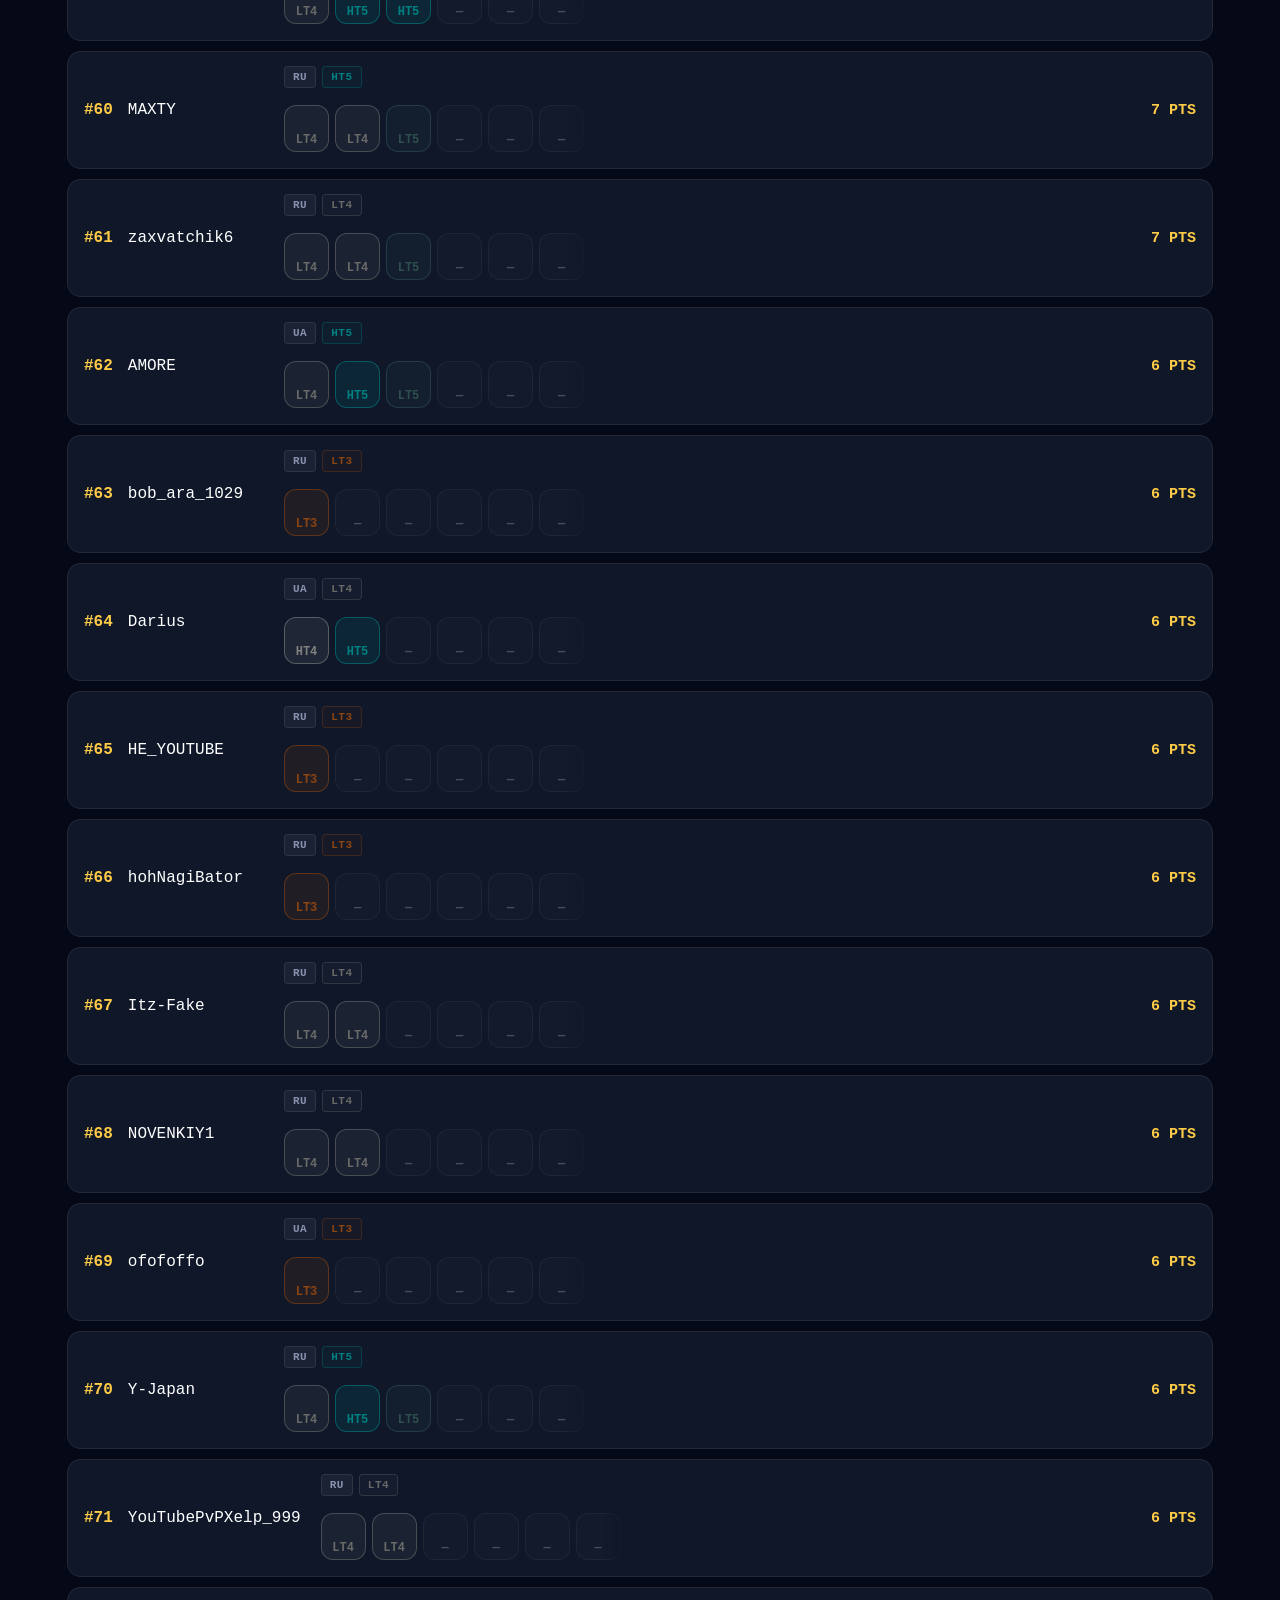
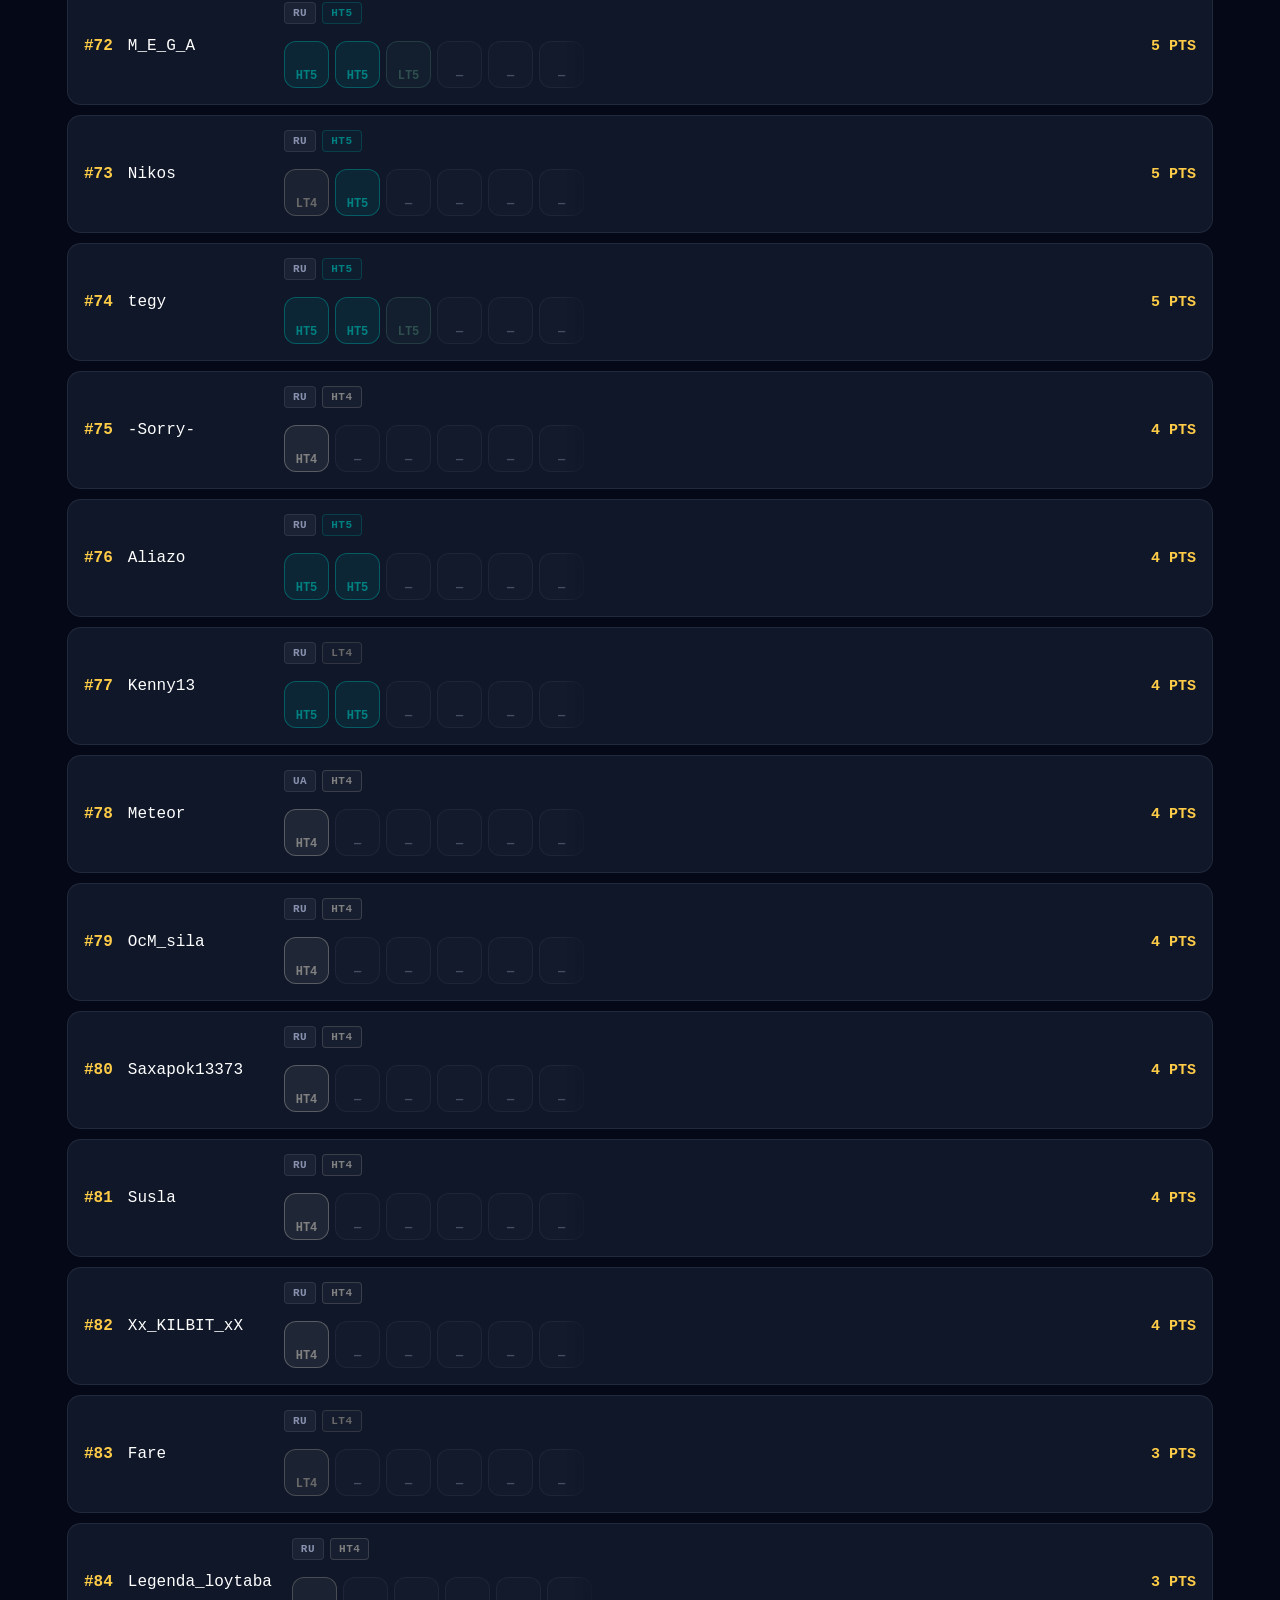
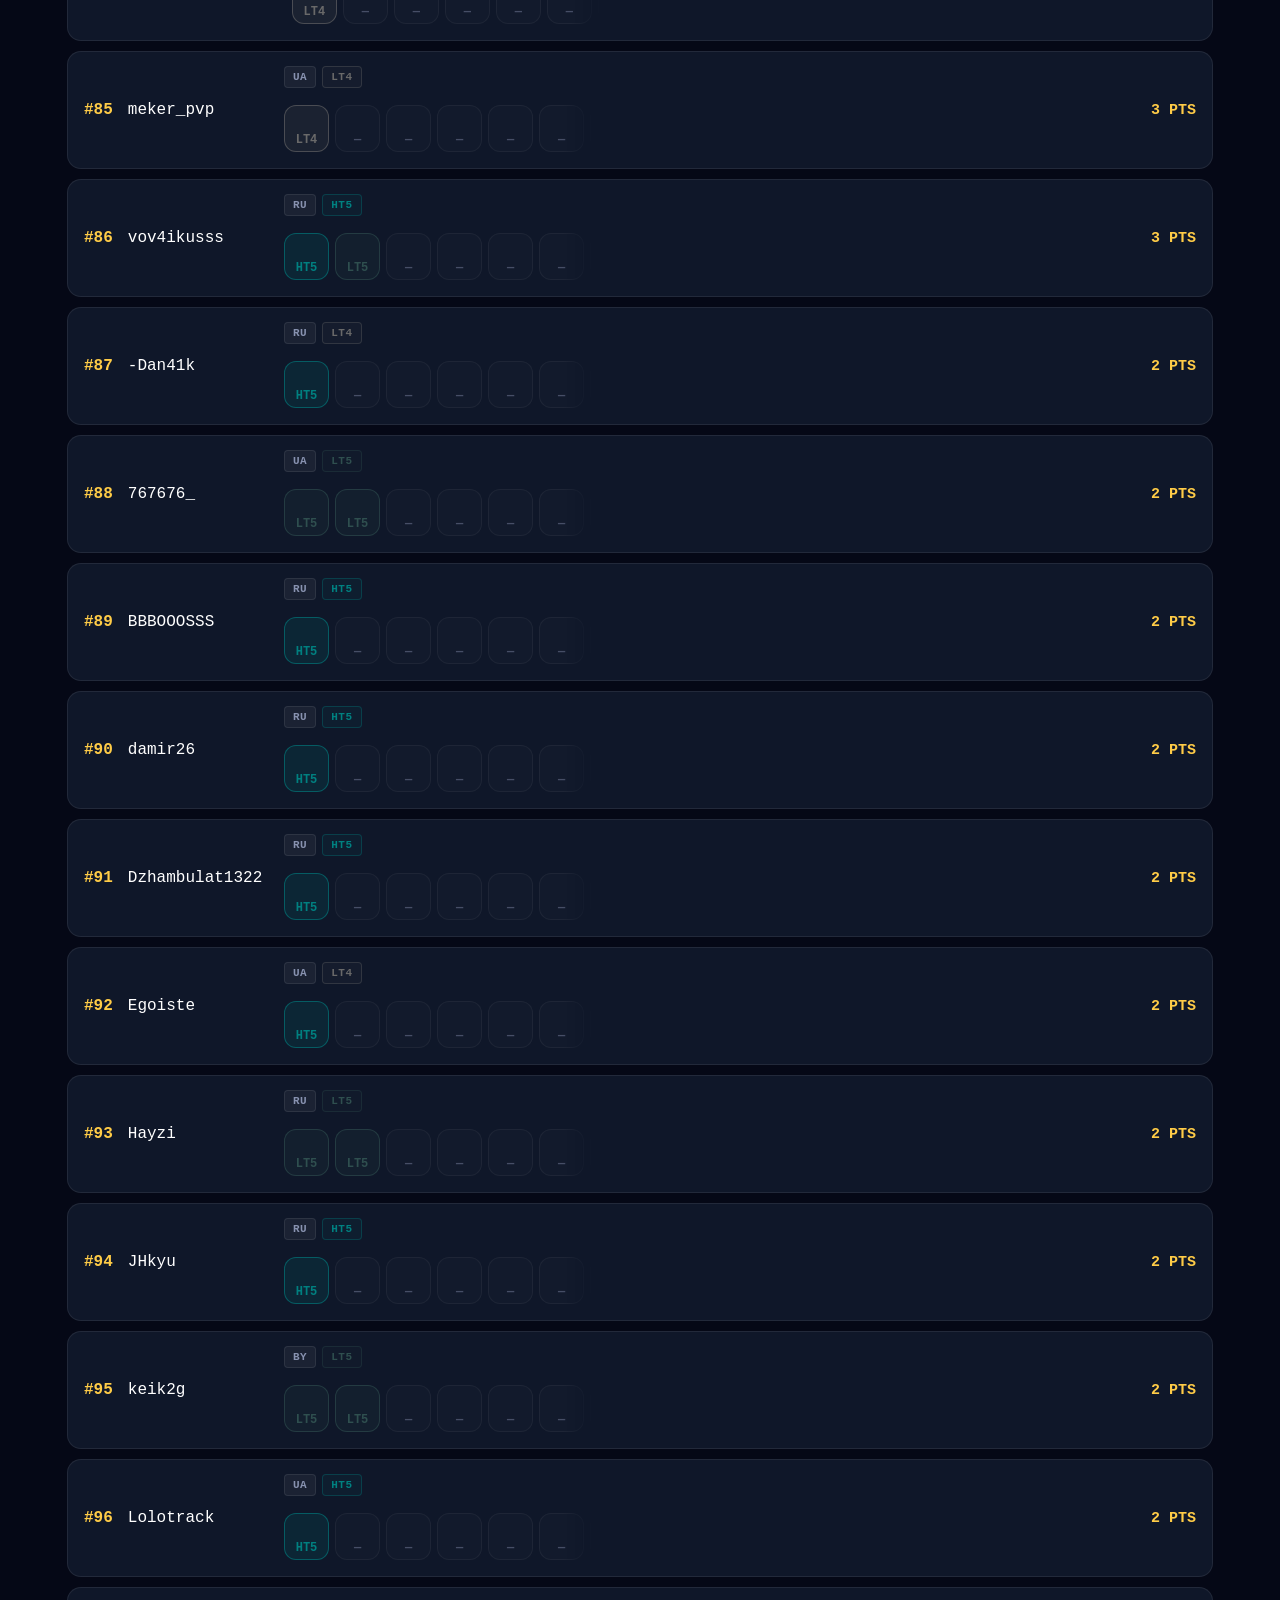
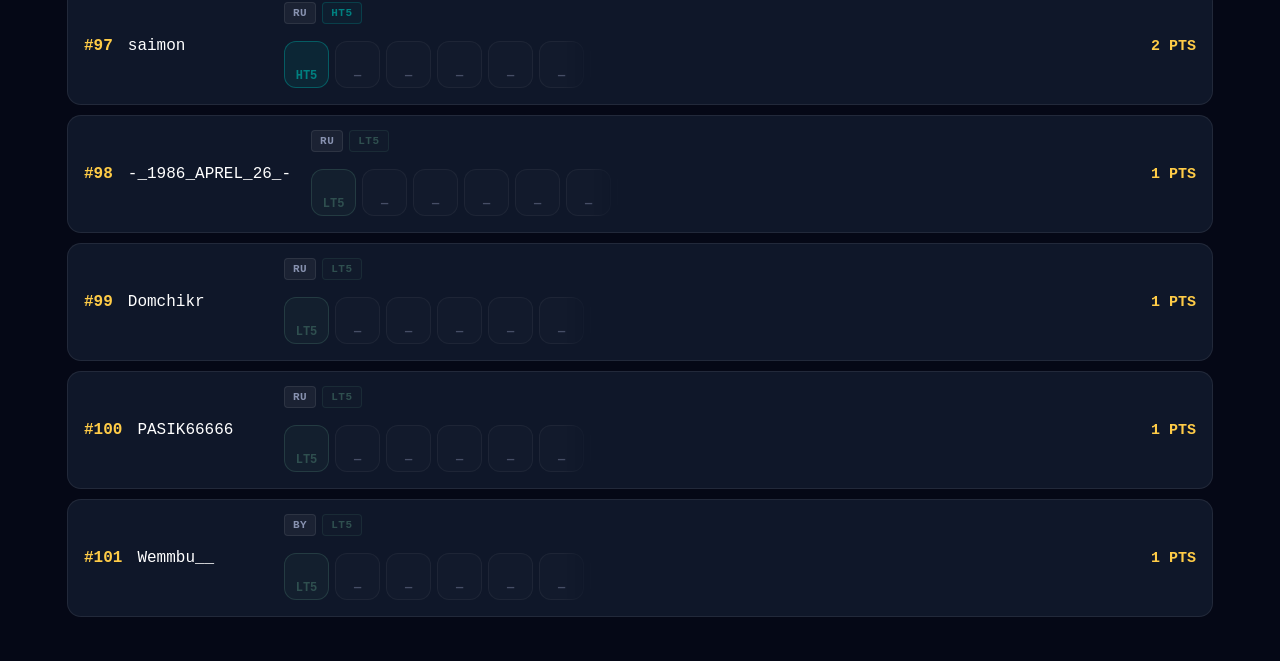
==== commit 332b017b: "Update classic.html" ====
--- a/classic.html
+++ b/classic.html
@@ -11,4 +11,4 @@
     <p><a href="index.html#/kits">Открыть рейтинг Kits PTS</a></p>
     <script>location.replace('index.html#/kits');</script>
 </body>
-</html>
+</html>
